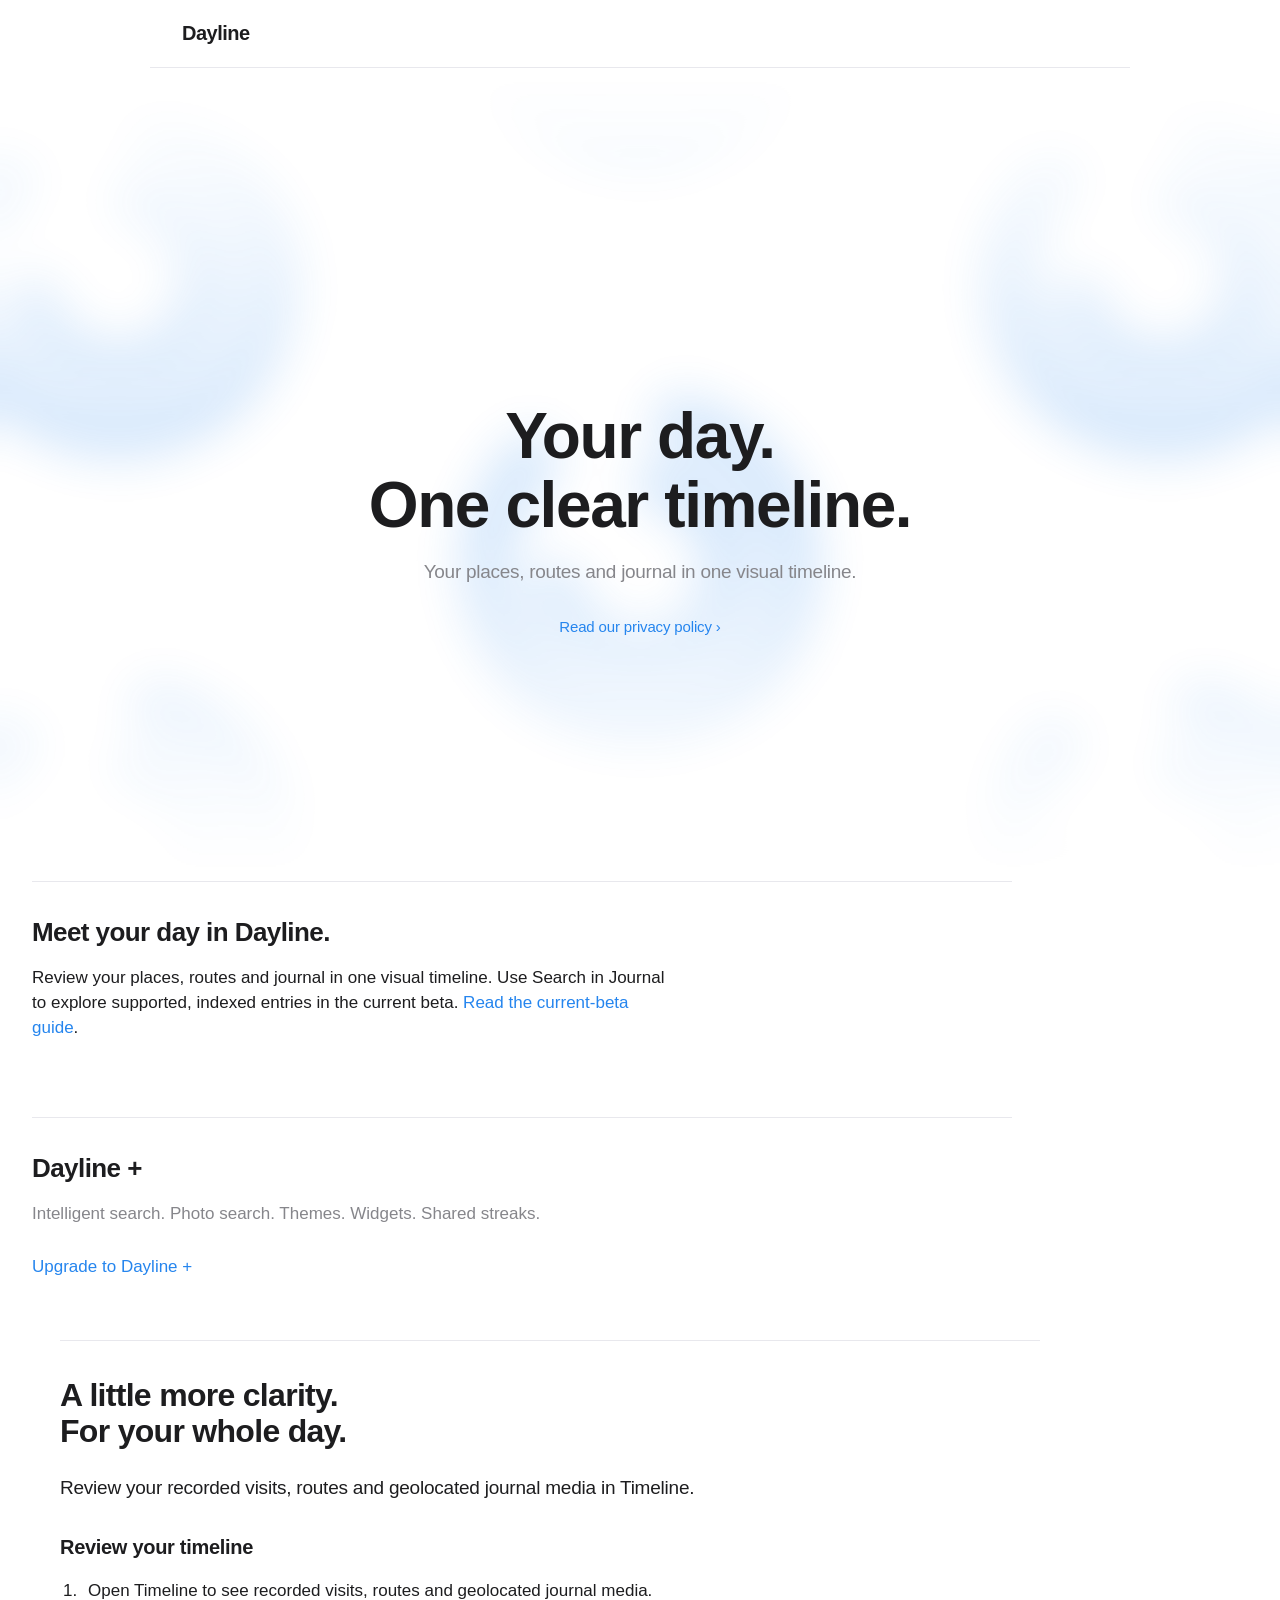
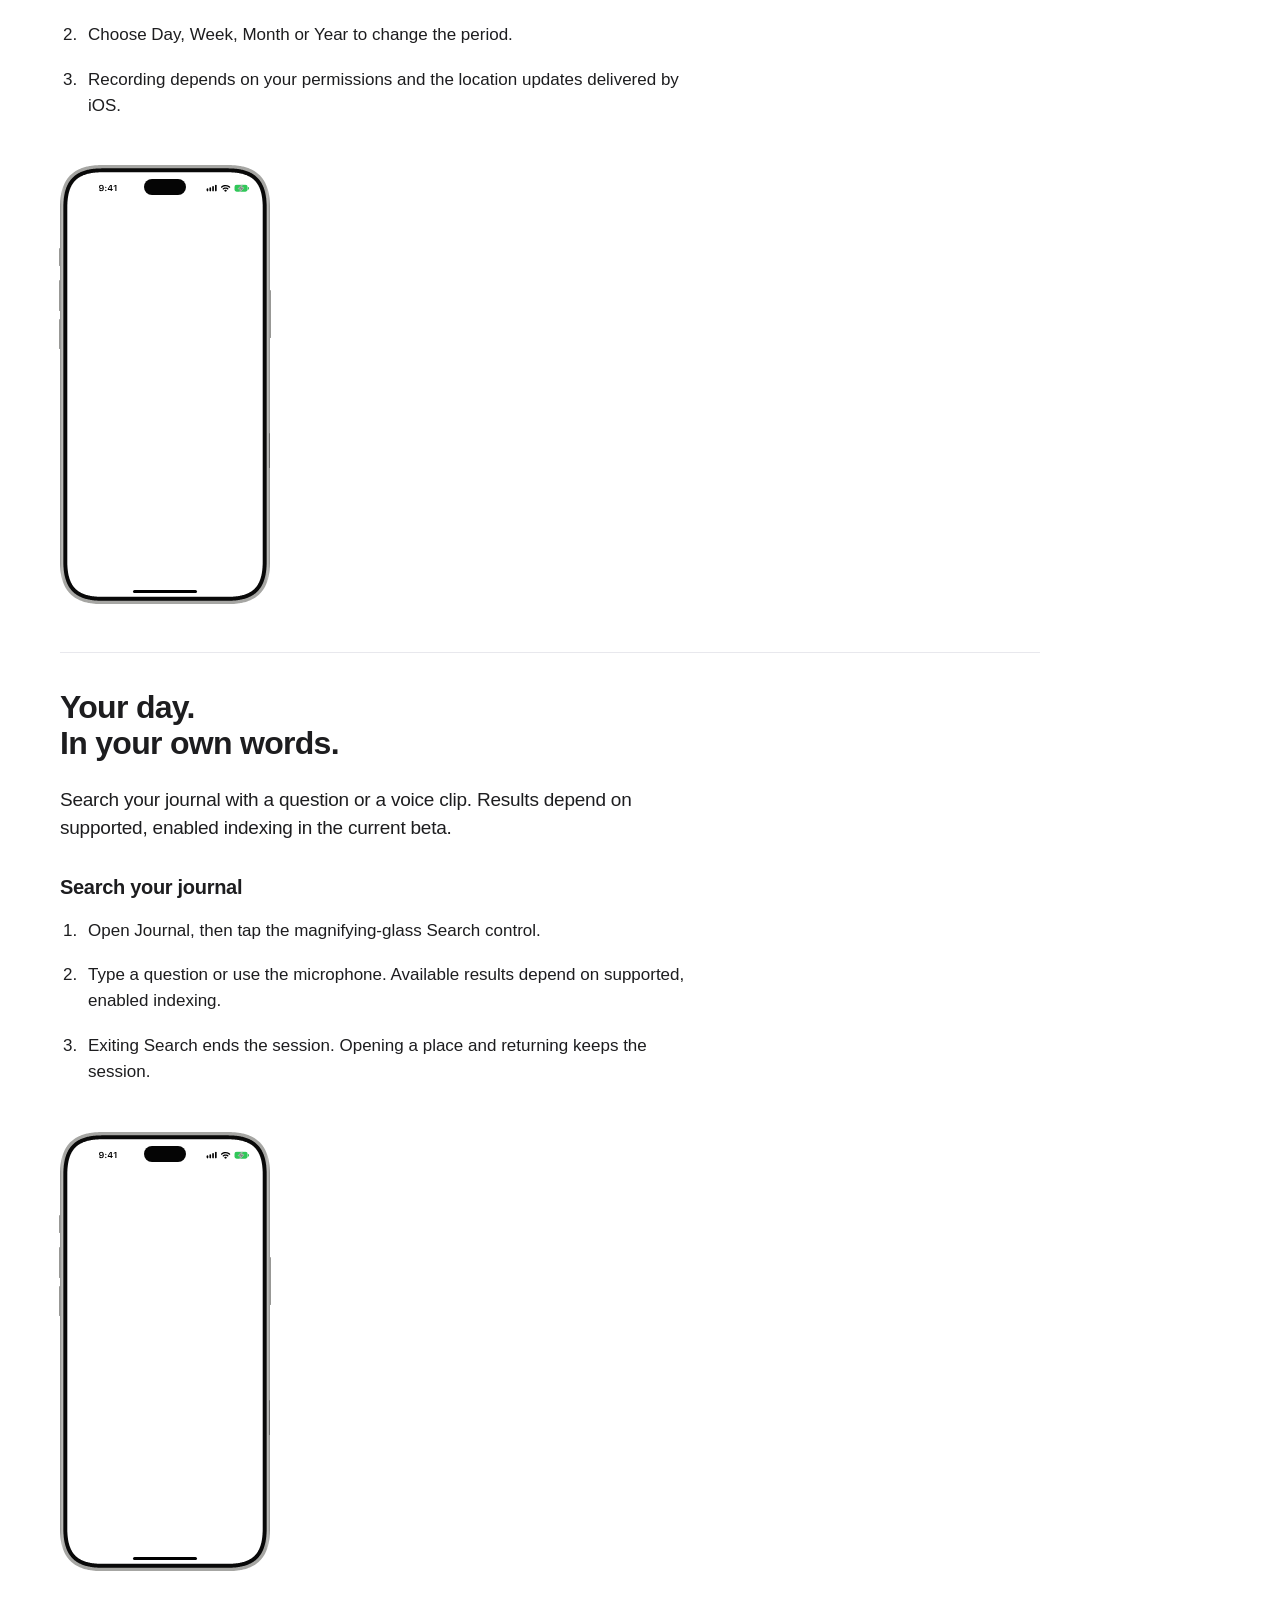
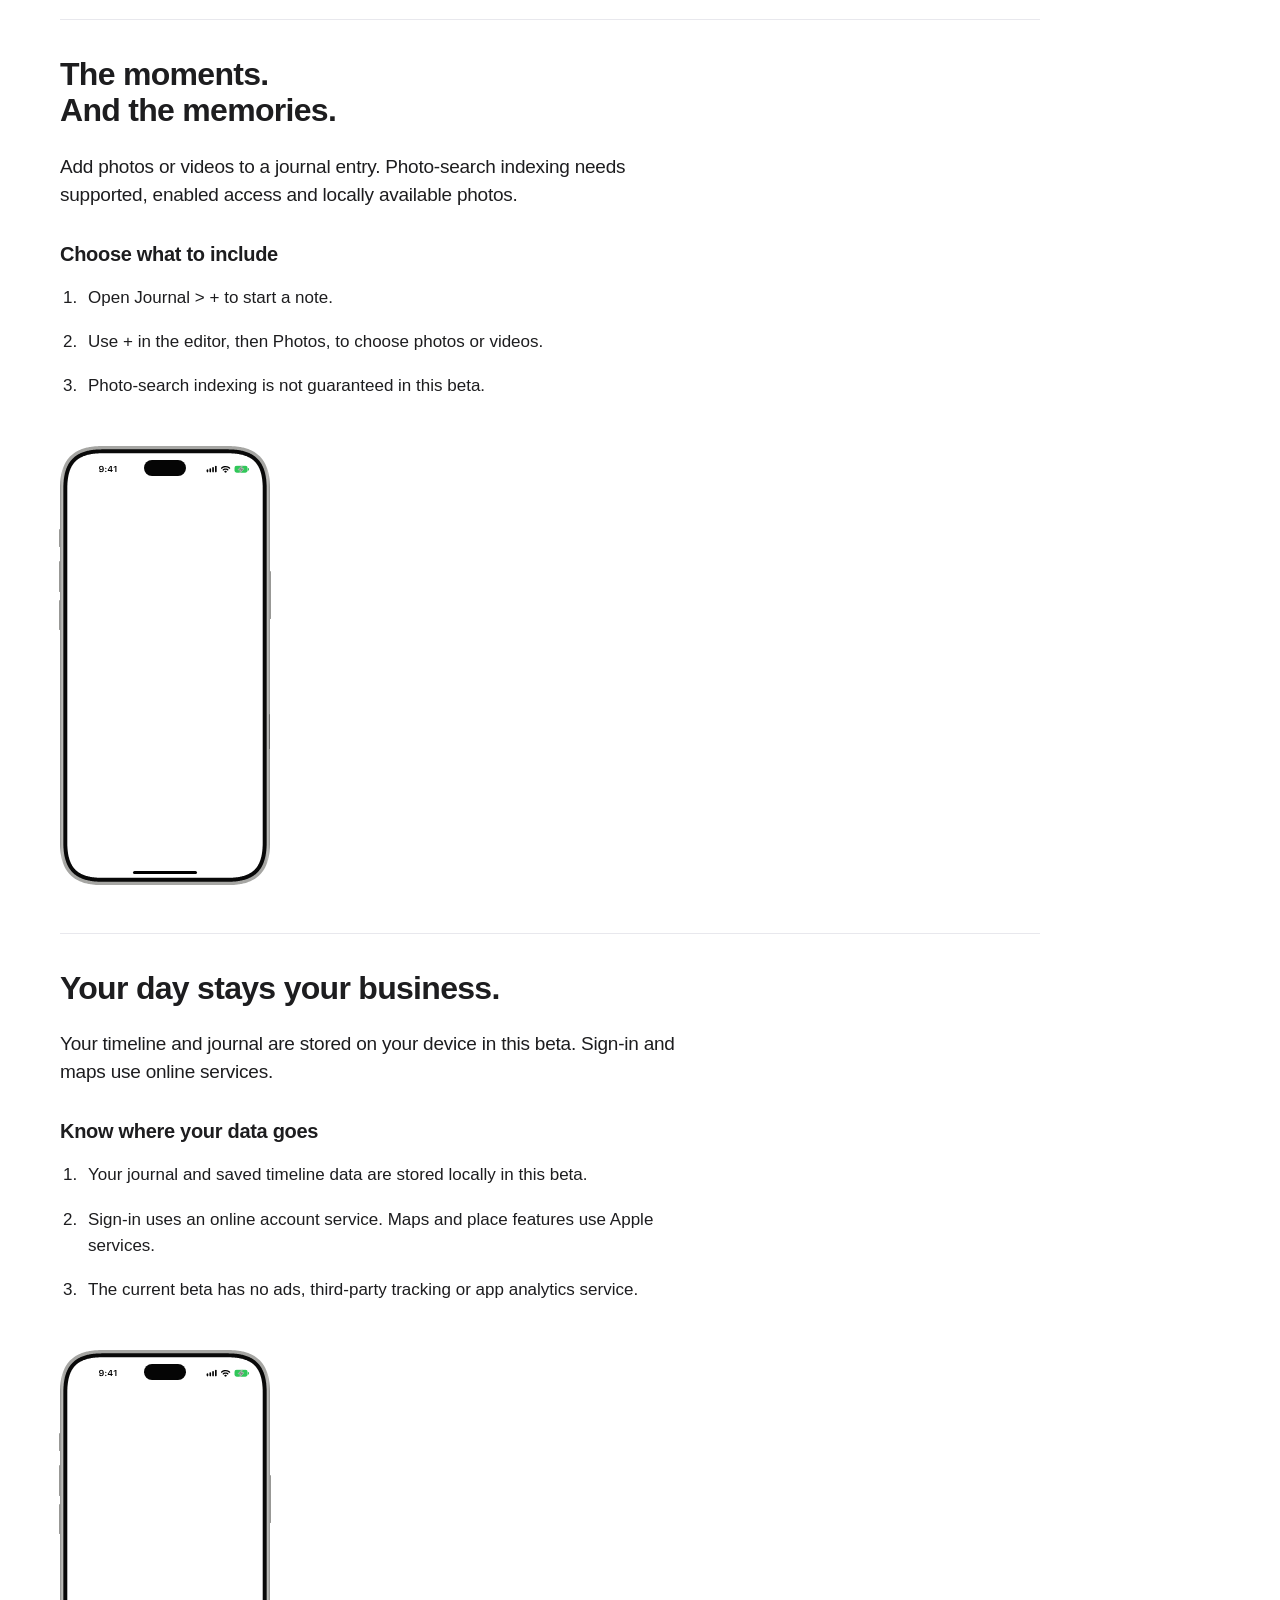
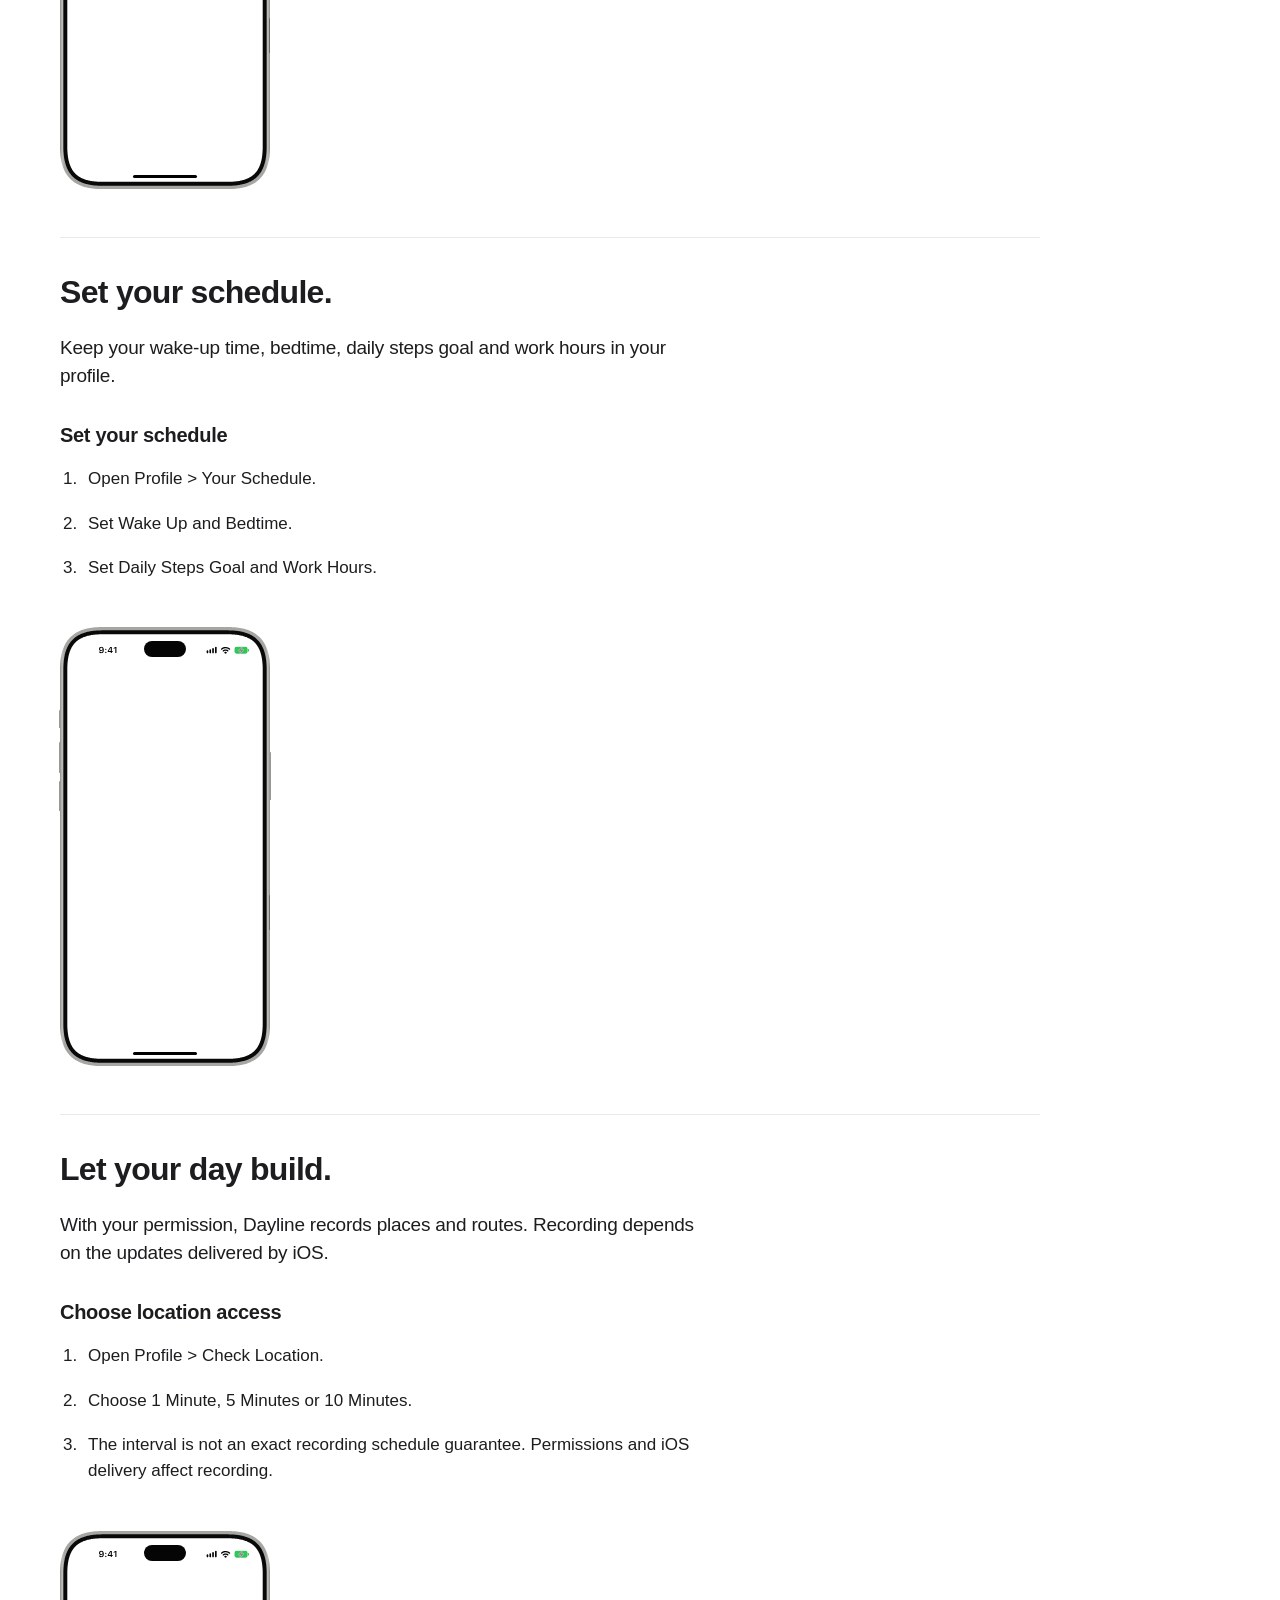
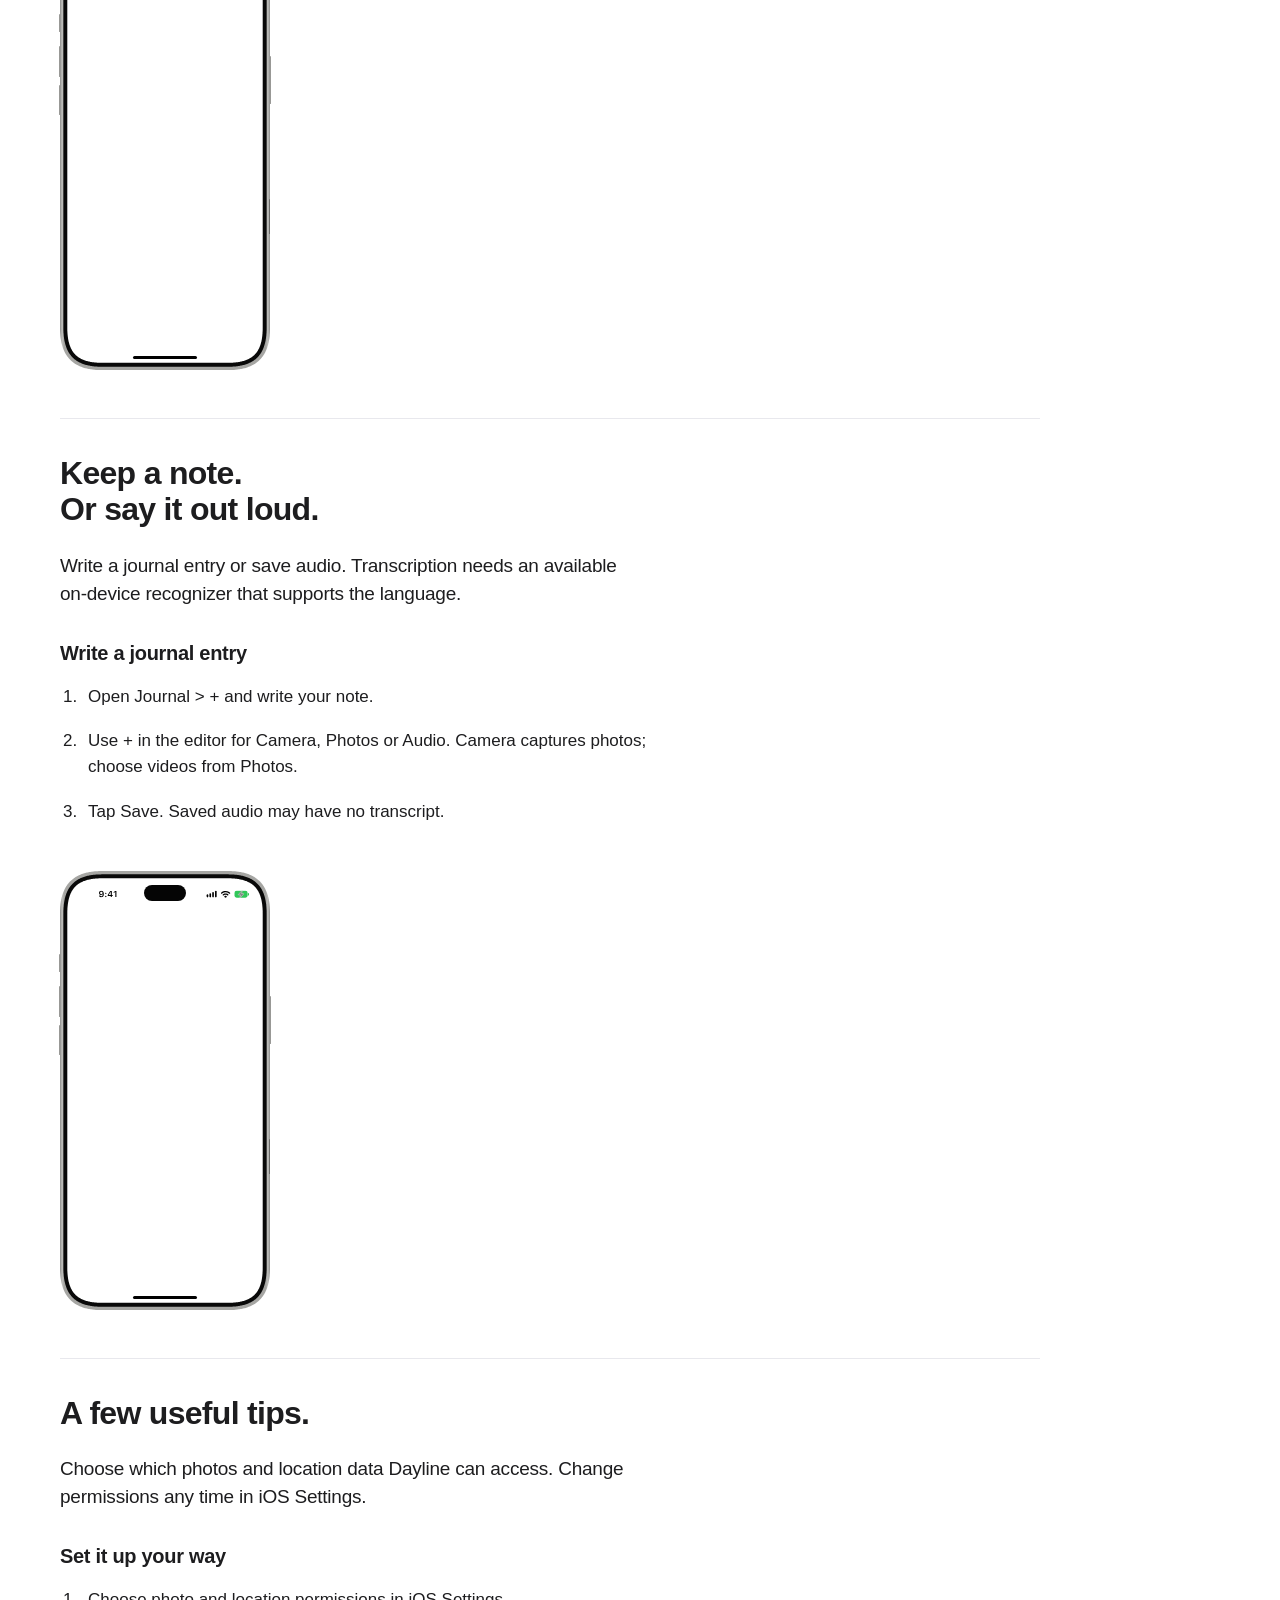
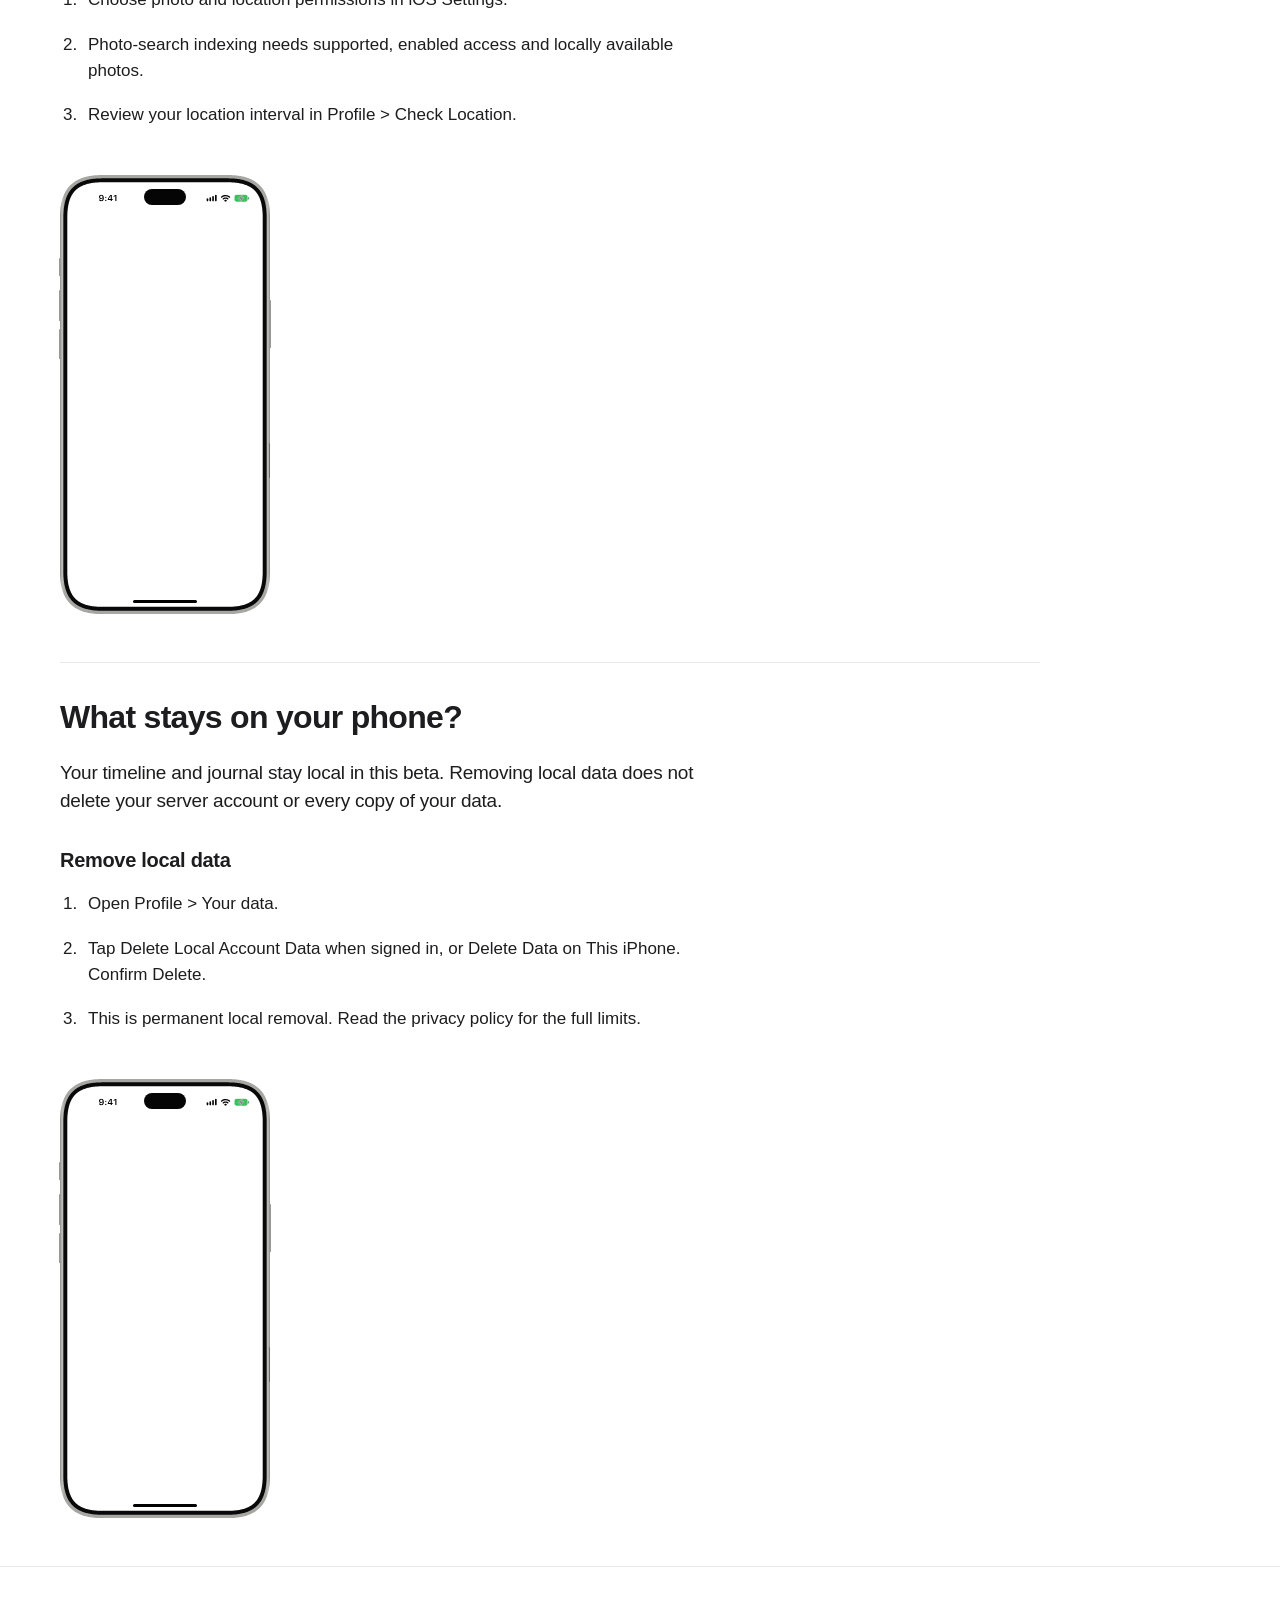
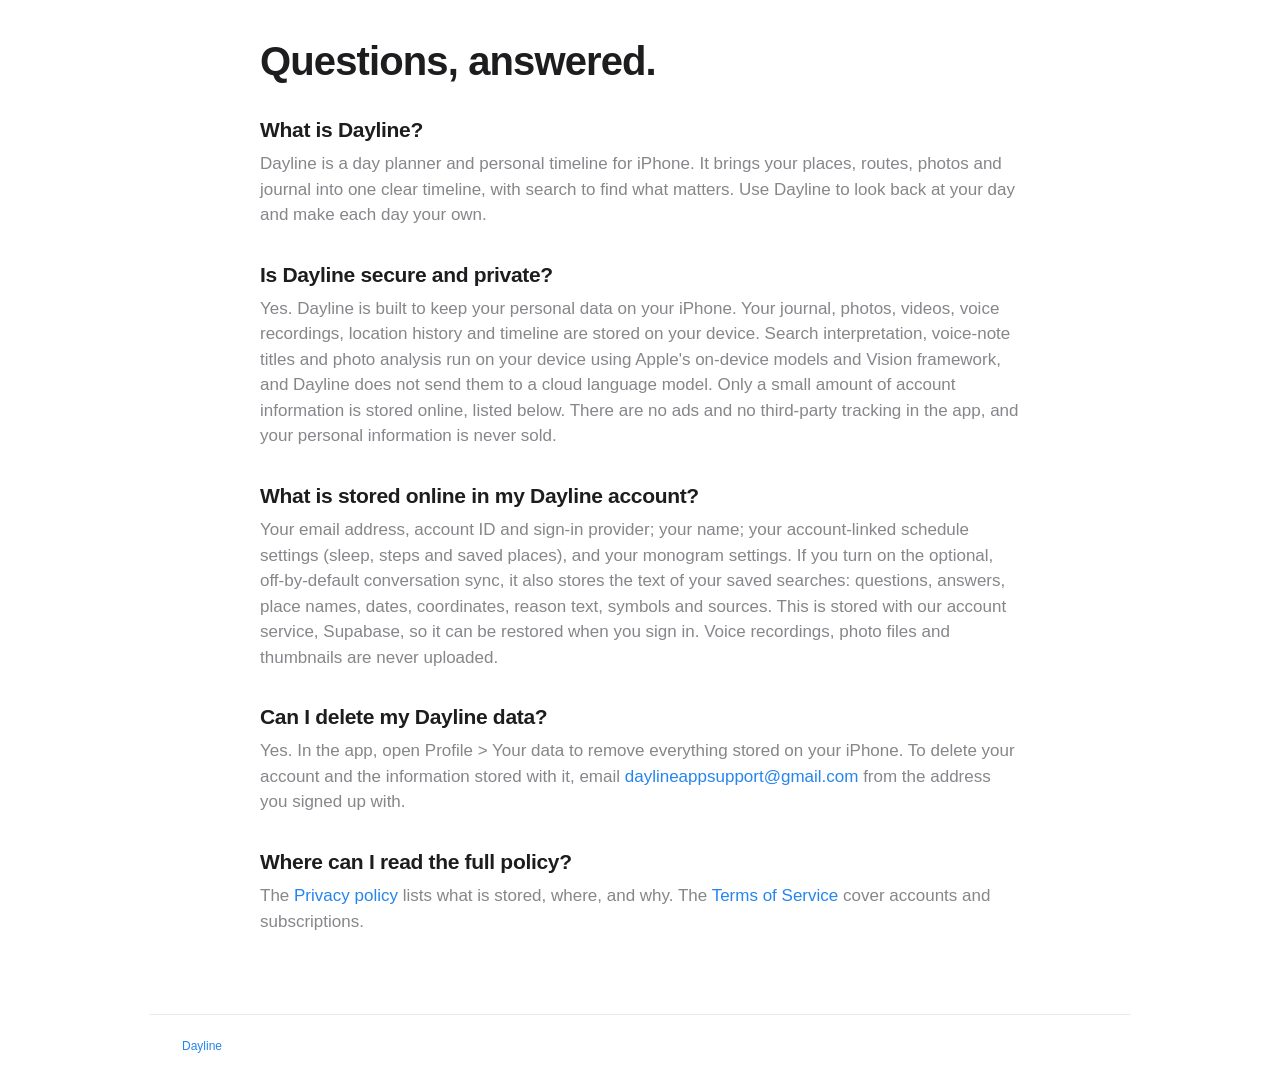
==== index.html @ a102c45d "Update FAQ section in index.html" ====
<!doctype html>
<html lang="en-US">
<head><meta name="color-scheme" content="light dark"><style>html{background:#fff;color-scheme:light dark}@media(prefers-color-scheme:dark){html{background:#000}}</style>
<meta charset="utf-8">
<meta name="viewport" content="width=device-width,initial-scale=1">
<script>try{if(sessionStorage.getItem("dayline-return")==="1"){sessionStorage.removeItem("dayline-return");document.documentElement.classList.add("return-home");}}catch(e){}</script>
<title>Dayline | Your day, one clear timeline</title>
<meta property="og:site_name" content="Dayline">
<meta name="description" content="See your places, routes, photos and journal in one clear timeline. Find what matters with intelligent search, and make each day your own.">
<link rel="icon" href="/favicon.ico" sizes="48x48 32x32 16x16">
<link rel="icon" href="/favicon.svg" type="image/svg+xml" sizes="any">
<link rel="icon" type="image/png" sizes="192x192" href="/icon-192.png">
<link rel="apple-touch-icon" sizes="180x180" href="/apple-touch-icon.png">
<style>
:root { color-scheme: light dark; --bg: #fff; --text: #1d1d1f; --secondary: #86868b; --line: #e8e8ed; --accent: #2585ee; }
* { box-sizing: border-box; }
body { margin: 0; background: var(--bg); color: var(--text); font-family: -apple-system, BlinkMacSystemFont, "Helvetica Neue", Helvetica, Arial, sans-serif; -webkit-font-smoothing: antialiased; -moz-osx-font-smoothing: grayscale; }
a { color: var(--accent); text-decoration: none; }
a:hover { text-decoration: underline; }
.site-header { max-width: 980px; margin: 0 auto; padding: 22px 32px; display: flex; align-items: center; justify-content: space-between; border-bottom: 1px solid var(--line); }
.brand { color: var(--text); font-size: 20px; font-weight: 600; letter-spacing: -.025em; }
.site-header .privacy { color: var(--secondary); font-size: 13px; font-weight: 400; }
.hero { max-width: 760px; margin: 0 auto; padding: 88px 28px 110px; text-align: center; }
.app-mark { display: block; width: 64px; height: 64px; margin: 0 auto 22px; border-radius: 17px; }
.badge { display: inline-block; font-size: 12px; line-height: 1.5; font-weight: 500; color: var(--accent); background: #f0f7ff; padding: 5px 12px; border-radius: 999px; letter-spacing: .01em; }
h1 { margin: 26px 0 18px; font-size: 64px; line-height: 1.06; font-weight: 700; letter-spacing: -.022em; }
.intro { max-width: 470px; margin: 0 auto; color: var(--secondary); font-size: 19px; line-height: 1.47; font-weight: 400; letter-spacing: -.015em; text-wrap: balance; }
 .policy-link { display: inline-block; margin-top: 30px; font-size: 15px; line-height: 1.5; font-weight: 400; letter-spacing: -.01em; }
footer { max-width: 980px; margin: 0 auto; padding: 22px 32px 28px; border-top: 1px solid var(--line); color: var(--secondary); font-size: 12px; line-height: 1.5; }
@media (max-width: 600px) { .site-header { padding: 20px 24px; } .hero { padding: 66px 24px 88px; } h1 { font-size: 44px; line-height: 1.08; letter-spacing: -.022em; } .intro { max-width: 310px; font-size: 19px; line-height: 1.47; } footer { margin: 0 24px; padding: 20px 0 26px; } }
@media (prefers-color-scheme: dark) { :root { --bg: #000; --text: #f5f5f7; --secondary: #86868b; --line: #29292c; --accent: #2997ff; } }
@media (prefers-reduced-motion: no-preference) { .reveal { opacity: 0; transform: translateY(22px); transition: opacity 1000ms cubic-bezier(.16,1,.3,1), transform 1000ms cubic-bezier(.16,1,.3,1); } .reveal.is-visible { opacity: 1; transform: translateY(0); } .app-mark.reveal { transform: translateY(8px) scale(1.05); transition-duration:1100ms; } .app-mark.reveal.is-visible { transform:translateY(0) scale(1); } .feature-copy p.reveal { transition-delay:120ms; } .hero h1.reveal { transition-delay:80ms; } .intro.reveal { transition-delay:150ms; } .policy-link.reveal { transition-delay:220ms; } }

.feature { width:100%; padding:56px 28px; background:var(--bg); }
.feature:nth-of-type(even) { background:var(--bg); }
.feature-block { max-width:980px; margin:auto; display:grid; grid-template-columns:1fr; align-items:center; gap:56px; }
.feature-copy { width:100%; max-width:640px; margin:auto; text-align:left; border-top:1px solid var(--line); padding-top:40px; }
.feature h2 { margin:0 0 24px; font-size:32px; line-height:1.14; letter-spacing:-.022em; font-weight:700; text-wrap:balance; }
.feature p { margin:0; font-size:19px; line-height:1.47; letter-spacing:-.012em; color:var(--text); text-wrap:pretty; }
.feature-media:empty { display:none; }
.feature-media img { display:block; max-width:100%; height:auto; }
.feature-block:has(.feature-media img) { grid-template-columns:1fr 1fr; }
:root { --panel:#f5f5f7; }
@media(prefers-color-scheme:dark) { :root { --panel:#1d1d1f; } }
@media(max-width:600px) { .feature { padding:36px 24px; } .feature h2 { font-size:26px; } .feature p { font-size:17px; } .feature-block:has(.feature-media img) { grid-template-columns:1fr; } }

.feature-media { width:210px; height:430px; margin:auto; border:2px solid var(--line); border-radius:36px; display:grid; place-items:center; padding:24px; color:var(--secondary); position:relative; }
.feature-media:before { content:""; position:absolute; width:70px; height:16px; border:1px solid var(--line); border-radius:12px; top:14px; left:calc(50% - 35px); }
.feature-media span { font-size:13px; line-height:1.5; text-align:center; }
.feature-block { grid-template-columns:240px 1fr; }
.feature-copy { padding-top:32px; }
@media(max-width:600px) { .feature-block { grid-template-columns:1fr; gap:32px; } .feature { padding:52px 24px; } .feature-media { width:190px; height:390px; } }
@media(prefers-reduced-motion:no-preference) { .scroll-reveal { opacity:0; transform:translateY(36px); will-change:opacity,transform; } }
@supports(animation-timeline:view()) { @media(prefers-reduced-motion:no-preference) { .scroll-reveal { animation:scroll-flow linear both; animation-timeline:view(); animation-range:entry 0% entry 80%; } @keyframes scroll-flow { from { opacity:0;transform:translateY(36px); } to { opacity:1;transform:translateY(0); } } } }

.overview { max-width:640px; margin:auto; padding:20px 24px 56px; }
.overview h2 { font-size:26px;line-height:1.15;letter-spacing:-.022em;margin:0 0 18px; }
.overview p { font-size:17px;line-height:1.47;margin:0 0 28px;color:var(--text); }
.scroll-mark { width:64px;height:64px;margin:0 auto 22px;transform-origin:center; }
.scroll-mark .app-mark { margin:0; }
@media(prefers-reduced-motion:no-preference) { .scroll-mark { will-change:transform; } }

.feature-copy h3 { margin:32px 0 16px;font-size:20px;line-height:1.3;letter-spacing:-.015em; }
.feature-copy ol { padding-left:22px;margin:0; }
.feature-copy li { font-size:17px;line-height:1.55;margin:18px 0;padding-left:6px; }
@media(max-width:600px) { .feature-copy { padding-bottom:0; } .overview { padding-bottom:16px; } }
.scroll-mark { overflow:visible; }

.text-line { display:block; text-wrap:initial; }
.hero h1 { min-height:150px; }
.hero-kicker { display:block;font-size:44px;line-height:1.08; }
.hero-headline { display:block;font-size:44px;line-height:1.08; }
@media(min-width:601px) { .hero h1 { min-height:210px; } .hero-kicker { display:block;font-size:64px; } .hero-headline { display:block;font-size:64px; } }
@supports(animation-timeline:view()) { @media(prefers-reduced-motion:no-preference) { .text-line.scroll-reveal { animation-timing-function:cubic-bezier(.25,.1,.25,1);animation-range:entry 0% cover 35%; } } }
@media(prefers-reduced-motion:no-preference) {
 .text-line { opacity:0;transform:translateY(24px);will-change:opacity,transform; }
 .hero .text-line,.overview .text-line { animation:line-entrance 1800ms cubic-bezier(.25,.1,.25,1) both;animation-delay:var(--line-delay); }
 @keyframes line-entrance { from {opacity:0;transform:translateY(24px)} to {opacity:1;transform:translateY(0)} }
}

.feature { padding-top:0;padding-bottom:0; }
.feature-block { display:flex;flex-direction:column;border-top:1px solid var(--line);padding:36px 0 48px;gap:28px; }
.feature-copy { order:0;border:0;padding:0; }
.feature-media { order:1; }
.feature:last-of-type .feature-block { border-bottom:1px solid var(--line); }

.hero h1 { position:relative;min-height:0;margin:20px 0 18px; }
.scroll-mark,.scroll-mark .app-mark { width:72px;height:72px; }
.scroll-mark { margin-bottom:0;transform-origin:center; }
.scroll-mark .app-mark { border-radius:0; }
.hero-phrase { position:absolute;inset:0;width:100%;display:block;will-change:transform,opacity; }

/* Original CSS hardware frame. Fixed geometry, no images or scroll effects. */
.feature-media { border:0;padding:0;border-radius:34px;background:linear-gradient(90deg,#797977,#d6d6d3 2%,#92928f 4%,#a7a7a4 96%,#ddddda 98%,#747471);box-shadow:inset 0 0 0 1px #878784;flex-shrink:0;opacity:1;transform:none;animation:none;will-change:auto;visibility:visible; }
.feature-media:before,.feature-media:after { display:none; }
.phone-screen { position:absolute;inset:3px;border:3px solid #111;border-radius:31px;background:#fff;overflow:hidden; }
.phone-island { position:absolute;top:5px;left:50%;transform:translateX(-50%);width:54px;height:16px;border-radius:12px;background:#050505; }
.phone-island:after { content:"";position:absolute;right:5px;top:5px;width:6px;height:6px;border-radius:50%;background:radial-gradient(circle,#16284b,#080c16 65%); }
.phone-time { position:absolute;left:0;width:calc(50% - 27px);text-align:center;top:9px;font-family:-apple-system,BlinkMacSystemFont,"Helvetica Neue",sans-serif;font-size:8px!important;font-weight:600;letter-spacing:-.2px;line-height:10px;color:#000; }
.phone-status { position:absolute;right:11px;top:9px;width:43px;height:10px; }
.phone-home { position:absolute;bottom:4px;left:50%;transform:translateX(-50%);width:64px;height:2.5px;border-radius:3px;background:#000; }
.phone-button { position:absolute;width:2px;background:linear-gradient(90deg,#747471,#c3c3bf);border-radius:1px; }
.phone-action { left:-2px;top:16%;height:13px; }
.phone-volume-up { left:-2px;top:23%;height:28px; }
.phone-volume-down { left:-2px;top:32%;height:28px; }
.phone-power { right:-2px;top:26%;height:40px; }
.phone-camera { right:-1px;top:58%;height:24px;width:1px;background:#898986; }
.overview { padding-top:0; }
.overview:before { content:"";display:block;border-top:1px solid var(--line);margin-bottom:36px; }

.feature-media { margin:0;align-self:flex-start; }
.feature-copy { margin:0;align-self:flex-start; }
.phone-status { width:41px;height:8px;top:10px;right:10px; }

@media(prefers-reduced-motion:no-preference){.feature-media.phone-enter{opacity:0;transform:translateY(24px);transition:opacity 850ms cubic-bezier(.25,.1,.25,1),transform 850ms cubic-bezier(.25,.1,.25,1)}.feature-media.phone-enter.phone-entered{opacity:1;transform:translateY(0)}}

.phone-app-picture { position:absolute;inset:0;display:block; }
.phone-app-picture img { width:100%;height:100%;max-width:none;object-fit:cover;display:block; }
.phone-screen.has-app-capture .phone-time,.phone-screen.has-app-capture .phone-status,.phone-screen.has-app-capture .phone-island,.phone-screen.has-app-capture .phone-home { display:none; }

/* Interior capture area matches supplied 1320x2868 reference (110:239). */
.feature-media { --frame-width:210px;width:var(--frame-width);height:calc((var(--frame-width) - 12px) * 239 / 110 + 12px); }
@media(max-width:600px){.feature-media{--frame-width:190px;}}
.phone-screen { border-radius:27px; }
.feature-media { border-radius:30px; }
.phone-app-picture img { object-fit:contain; }

/* One viewport opening, one body grid. Stable svh avoids mobile chrome reflow. */
.hero { min-height:calc(100vh - 69px - 18px);min-height:calc(100svh - 69px - 18px);display:flex;flex-direction:column;align-items:center;justify-content:center;padding:56px 28px; }
.overview { width:calc(100% - 56px);max-width:980px;padding:0 0 48px;margin:0 auto; }
.overview h2,.overview p { max-width:640px; }
@media(max-width:600px){.hero{min-height:calc(100vh - 64px - 18px);min-height:calc(100svh - 64px - 18px);padding:52px 24px;}.overview{width:calc(100% - 48px);padding-bottom:48px;}}
/* Native status geometry, smooth Bezier silhouettes, no live font substitution. */
.phone-time{color:#000;left:calc(50% - 53px);top:11px;width:17px;height:7px;overflow:visible;}
.phone-status{color:#000;top:11px;right:13px;width:39px;height:8px;overflow:visible;}
@media(min-width:601px){.phone-time{color:#000;left:calc(50% - 59px);top:12px;width:19px;height:8px;}.phone-status{color:#000;top:12px;right:14px;width:43px;height:9px;}}
/* Placeholder screen follows appearance until paired app captures arrive. */
@media(prefers-color-scheme:dark){:root{--status-fill:#fff;--battery-fill:#30c759;--battery-bolt:#858585;--battery-border:#d7d7d7}.phone-screen{background:#242426}.phone-time,.phone-status{color:#fff;--status-fill:#fff}.phone-status{--battery-fill:#30c759;--battery-bolt:#858585;--battery-border:#d7d7d7}.phone-home{background:#fff}}
/* Idle Island measured from private1320x2868 capture:284x110, top42. */
.phone-island{width:21.5151515%;height:auto;aspect-ratio:284/110;top:calc((var(--frame-width) - 12px) * 42 / 1320);border-radius:999px;}
.phone-island:after{display:none;}
/* Genuine SF Pro Text Semibold clock outlines, native proportions, no font file embedded. */
/* No-bell clock centered on measured native clock+silent group (272/1320). */
.phone-time{left:20.6060606%;transform:translateX(-50%);}
/* Native front contour measured from Apple silver product artwork,348x756 screen in374x782 body. */
.feature-media{--screen-width:calc(var(--frame-width) * 348 / 374);height:calc(var(--screen-width) * 239 / 110 + var(--frame-width) * 26 / 374);background:none;box-shadow:none;border-radius:0;}
.feature-media:before{content:"";display:block;position:absolute;inset:0;width:auto;height:auto;transform:none;border:0;border-radius:0;box-shadow:none;background:linear-gradient(90deg,#8e8e8c,#c0c0bd 1%,#a6a6a3 2%,#a6a6a3 98%,#c0c0bd 99%,#8e8e8c);clip-path:url(#device-body-contour);}
.feature-media:after{content:"";display:block;position:absolute;inset:calc(var(--frame-width) * 6 / 374);width:auto;height:auto;transform:none;border:0;border-radius:0;box-shadow:none;background:#090909;clip-path:url(#device-bezel-contour);}
.phone-screen{inset:calc(var(--frame-width) * 13 / 374);border:0;border-radius:0;clip-path:url(#device-screen-contour);z-index:1;}
.phone-island{top:calc(var(--screen-width) * 42 / 1320);}
/* Parallel frame contours:7/348 black bezel +6/348 metal rim per side.
   Side controls measured from Apple's external-connectors front diagram. */
.feature-media{isolation:isolate;overflow:visible;}
.feature-media:before{z-index:0;}
.feature-media:after{z-index:1;}
.phone-screen{z-index:2;}
.phone-button{display:block;z-index:0;width:calc(var(--frame-width) * 2 / 374);border-radius:calc(var(--frame-width) / 374);background:linear-gradient(90deg,#777775,#b9b9b6);}
.phone-action{left:calc(var(--frame-width) * -2 / 374);top:18.8%;height:4.2%;}
.phone-volume-up{left:calc(var(--frame-width) * -2 / 374);top:26.3%;height:6.9%;}
.phone-volume-down{left:calc(var(--frame-width) * -2 / 374);top:35.0%;height:6.9%;}
.phone-power{right:calc(var(--frame-width) * -2 / 374);top:28.5%;height:11.0%;}
.phone-camera{right:0;top:61%;height:8%;width:calc(var(--frame-width) * 1.3 / 374);z-index:1;background:#696967;}
/* Every load: same gentle slide-in for logo, headline and privacy link. */
@media(prefers-reduced-motion:no-preference){
 .brand,.hero .policy-link,.scroll-mark .app-mark{animation:line-entrance 1800ms cubic-bezier(.25,.1,.25,1) both;animation-delay:160ms;}

 .hero .policy-link{animation-delay:160ms;}
 .scroll-mark path{visibility:hidden;stroke-dasharray:1;stroke-dashoffset:1;}
}
/* Start all visible entrance lines together after the page paints, never during parsing. */
@media(prefers-reduced-motion:no-preference){
 .hero .text-line,.brand,.hero .policy-link,.scroll-mark .app-mark{animation-delay:300ms!important;animation-play-state:paused;}
 body.entrance-ready .hero .text-line,body.entrance-ready .brand,body.entrance-ready .hero .policy-link,body.entrance-ready .scroll-mark .app-mark{animation-play-state:running;}
}
/* Header remains visible on restored and ordinary scroll positions. */
.site-header{position:sticky;top:0;z-index:30;background:var(--bg);}
/* Word-by-word scroll-style entrance. Containers and header stay still. */
.brand{animation:none!important;opacity:1!important;transform:none!important;}
@media(prefers-reduced-motion:no-preference){
 .hero .text-line,.hero .policy-link,.scroll-mark .app-mark{animation:none!important;transform:none!important;opacity:1!important;}
 .hero .entrance-word{display:inline-block;opacity:0;transform:translateY(24px);animation:word-blend 1800ms cubic-bezier(.25,.1,.25,1) both;animation-delay:var(--word-delay,300ms);animation-play-state:paused;}
 body.entrance-ready .hero .entrance-word{animation-play-state:running;}
 @keyframes word-blend{from{opacity:0;transform:translateY(24px)}to{opacity:1;transform:translateY(0)}}
}
html{background:var(--bg);}
@media(prefers-reduced-motion:no-preference){html.return-home body{animation:return-home 320ms cubic-bezier(.25,.1,.25,1) both;}@keyframes return-home{from{opacity:0;transform:translate3d(24px,0,0)}to{opacity:1;transform:translate3d(0,0,0)}}}
@media(prefers-reduced-motion:no-preference){html{scroll-behavior:smooth;}}

/* Keep the scroll surface small: one-shot body entrances instead of hundreds of persistent text layers. */
.text-line,.hero-phrase{will-change:auto;}
.hero .entrance-word.entrance-finished{animation:none!important;opacity:1;transform:none;}
.overview .text-line.entrance-finished{animation:none!important;opacity:1;transform:none;}
.feature{contain:layout style;}
.feature-media{contain:layout style;}
@media(prefers-reduced-motion:no-preference){.body-enter{opacity:0;transform:translate3d(0,24px,0);transition:opacity 650ms cubic-bezier(.25,.1,.25,1),transform 650ms cubic-bezier(.25,.1,.25,1)}.body-enter.body-entered{opacity:1;transform:none}}

/* Trial: faint owner-supplied ring pattern, opening section only. */
.hero{position:relative;isolation:isolate;}
.hero::before{content:"";position:absolute;top:0;bottom:0;left:50%;width:100vw;transform:translateX(-50%);z-index:-1;pointer-events:none;background-image:url("[data-uri]");background-size:cover;background-position:center center;background-repeat:no-repeat;opacity:.18;-webkit-mask-image:linear-gradient(to bottom,transparent 0%,rgba(0,0,0,.12) 8%,rgba(0,0,0,.35) 17%,rgba(0,0,0,.7) 30%,#000 43%,#000 57%,rgba(0,0,0,.7) 70%,rgba(0,0,0,.35) 83%,rgba(0,0,0,.12) 92%,transparent 100%);mask-image:linear-gradient(to bottom,transparent 0%,rgba(0,0,0,.12) 8%,rgba(0,0,0,.35) 17%,rgba(0,0,0,.7) 30%,#000 43%,#000 57%,rgba(0,0,0,.7) 70%,rgba(0,0,0,.35) 83%,rgba(0,0,0,.12) 92%,transparent 100%);}
@media(prefers-color-scheme:dark){.hero::before{opacity:.25;}}

/* Laptop body content starts at the left gutter; phone layouts stay unchanged. */
@media(min-width:1024px){.overview{margin-left:32px;margin-right:0;}.feature-block{margin-left:32px;margin-right:0;}.feature-copy{margin-left:0;margin-right:0;}}

/* Native momentum is never intercepted. Only entrance duration follows scroll speed. */
html{scroll-behavior:auto!important}
@media(prefers-reduced-motion:no-preference){
 .body-enter{transition-duration:var(--copy-enter-ms,650ms)!important}
 .feature-media.phone-enter{transition-duration:var(--phone-enter-ms,850ms)!important}
 footer.reveal{transition-duration:var(--copy-enter-ms,650ms)!important;transition-delay:0ms!important}
}

.premium-overview{padding-top:0;padding-bottom:32px;scroll-margin-top:88px}.premium-overview ul{padding-left:22px;max-width:640px}.premium-overview li{font-size:17px;line-height:1.55;margin:12px 0}

.premium-summary{color:var(--secondary)!important}

.overview h2,.overview p,.overview li{will-change:auto;animation:none!important;transition-delay:0ms!important}

.rendered-line{display:block;min-height:1em;}
.rendered-line.body-enter{will-change:opacity,transform;}
.rendered-line.body-entered{will-change:auto;}
</style>
<script type="text/javascript">
    (function(c,l,a,r,i,t,y){
        c[a]=c[a]||function(){(c[a].q=c[a].q||[]).push(arguments)};
        t=l.createElement(r);t.async=1;t.src="https://www.clarity.ms/tag/"+i;
        y=l.getElementsByTagName(r)[0];y.parentNode.insertBefore(t,y);
    })(window, document, "clarity", "script", "yqswwnkluh");
</script>
<link rel="canonical" href="https://usedayline.com/">
<meta property="og:type" content="website">
<meta property="og:title" content="Dayline | Your day, one clear timeline">
<meta property="og:description" content="See your places, routes, photos and journal in one clear timeline. Find what matters with intelligent search, and make each day your own.">
<meta property="og:url" content="https://usedayline.com/">
<meta property="og:image" content="https://usedayline.com/og-image.png">
<meta property="og:image:width" content="1200">
<meta property="og:image:height" content="630">
<meta property="og:image:alt" content="Dayline app icon: a white two-ring mark on a blue background">
<meta name="twitter:card" content="summary">
<meta name="twitter:image" content="https://usedayline.com/icon-512.png">
<meta name="twitter:title" content="Dayline | Your day, one clear timeline">
<meta name="twitter:description" content="See your places, routes, photos and journal in one clear timeline. Find what matters with intelligent search, and make each day your own.">
<meta name="robots" content="index,follow,max-image-preview:large,max-snippet:-1">
<meta name="apple-mobile-web-app-title" content="Dayline">

<script type="application/ld+json">{"@context":"https://schema.org","@type":"SoftwareApplication","name":"Dayline","url":"https://usedayline.com/","image":"https://usedayline.com/icon-512.png","operatingSystem":"iOS","applicationCategory":"LifestyleApplication","description":"See your places, routes, photos and journal in one clear timeline. Find what matters with intelligent search, and make each day your own."}</script>
<script type="application/ld+json">{"@context": "https://schema.org", "@type": "WebSite", "name": "Dayline", "alternateName": ["Use Dayline", "usedayline"], "url": "https://usedayline.com/"}</script>
<script type="application/ld+json">{"@context": "https://schema.org", "@type": "FAQPage", "mainEntity": [{"@type": "Question", "name": "What is Dayline?", "acceptedAnswer": {"@type": "Answer", "text": "Dayline is a day planner and personal timeline for iPhone. It brings your places, routes, photos and journal into one clear timeline, with search to find what matters. Use Dayline to look back at your day and make each day your own."}}, {"@type": "Question", "name": "Is Dayline secure and private?", "acceptedAnswer": {"@type": "Answer", "text": "Yes. Dayline is built to keep your personal data on your iPhone. Your journal, photos, videos, voice recordings, location history and timeline are stored on your device. Search interpretation, voice-note titles and photo analysis run on your device using Apple's on-device models and Vision framework, and Dayline does not send them to a cloud language model. Only a small amount of account information is stored online, listed below. There are no ads and no third-party tracking in the app, and your personal information is never sold."}}, {"@type": "Question", "name": "What is stored online in my Dayline account?", "acceptedAnswer": {"@type": "Answer", "text": "Your email address, account ID and sign-in provider; your name; your account-linked schedule settings (sleep, steps and saved places), and your monogram settings. If you turn on the optional, off-by-default conversation sync, it also stores the text of your saved searches: questions, answers, place names, dates, coordinates, reason text, symbols and sources. This is stored with our account service, Supabase, so it can be restored when you sign in. Voice recordings, photo files and thumbnails are never uploaded."}}, {"@type": "Question", "name": "Can I delete my Dayline data?", "acceptedAnswer": {"@type": "Answer", "text": "Yes. In the app, open Profile > Your data to remove everything stored on your iPhone. To delete your account and the information stored with it, email daylineappsupport@gmail.com from the address you signed up with."}}]}</script>
<style>html.return-home body{animation:none!important;opacity:1!important;transform:none!important}</style><style>@media(prefers-reduced-motion:no-preference){.rendered-line.body-enter{opacity:0!important;transform:translate3d(0,24px,0)!important;transition:opacity var(--copy-enter-ms,650ms) cubic-bezier(.25,.1,.25,1),transform var(--copy-enter-ms,650ms) cubic-bezier(.25,.1,.25,1)!important}.rendered-line.body-enter.body-entered{opacity:1!important;transform:translate3d(0,0,0)!important}}</style></head>
<body id="top"><svg aria-hidden="true" width="0" height="0" style="position:absolute;overflow:hidden"><defs><symbol id="status-cellular" viewBox="0 0 67 47"><g fill="var(--status-fill,#000)"><rect x="3" y="24" width="10" height="19" rx="5"/><rect x="20" y="17" width="10" height="26" rx="5"/><rect x="37" y="10" width="10" height="33" rx="5"/><rect x="54" y="2" width="10" height="41" rx="5"/></g></symbol><symbol id="status-wifi" viewBox="0 0 62 48"><g transform="translate(0.000000,48.000000) scale(0.100000,-0.100000)"
fill="var(--status-fill,#000)" stroke="none">
<path d="M213 446 c-69 -16 -89 -25 -151 -69 -33 -24 -42 -36 -40 -56 5 -42
31 -48 72 -17 125 95 289 95 413 0 35 -27 66 -26 77 2 9 24 -9 49 -61 83 -88
59 -206 80 -310 57z"/>
<path d="M229 297 c-92 -26 -135 -81 -87 -111 13 -8 28 -4 65 14 63 33 135 33
186 1 45 -28 81 -25 85 7 5 30 -14 51 -63 73 -56 25 -131 31 -186 16z"/>
<path d="M260 149 c-48 -19 -51 -41 -9 -80 40 -38 70 -37 103 2 34 39 33 55
-4 74 -33 17 -54 18 -90 4z"/>
</g></symbol><symbol id="status-battery" viewBox="0 0 91 48"><rect x="2" y="3" width="79" height="41" rx="13" fill="var(--battery-fill,#30c759)"/><path fill="var(--battery-fill,#30c759)" d="M83 16C88 16 90 20 90 24S88 32 83 32Z"/><path d="M47 2L25 25Q24 28 28 28H39L34 44Q33 47 36 46L57 23Q59 19 55 19H44L49 4Q50 1 47 2Z" stroke="var(--battery-border,#d7d7d7)" stroke-width="3" stroke-linejoin="round" fill="var(--battery-bolt,#858585)"/></symbol><symbol id="status-time" viewBox="0 0 116.85809 44"><g fill="var(--status-fill,#000)" transform="translate(0 41.049505) scale(0.02640264 -0.02640264)"><path transform="translate(0 0)" d="M663 1479C350 1479 127 1265 127 972V970C127 696 321 494 598 494C796 494 922 595 975 709H995C995 698 994 687 994 676C983 400 886 176 657 176C530 176 441 242 403 343L400 353H146L148 342C194 121 392 -36 657 -36C1020 -36 1239 252 1239 738V740C1239 1260 971 1479 663 1479ZM662 692C498 692 379 812 379 979V981C379 1142 506 1269 665 1269C825 1269 950 1140 950 975V973C950 810 825 692 662 692Z"/><path transform="translate(1365 0)" d="M337 723C429 723 496 792 496 880C496 969 429 1038 337 1038C246 1038 178 969 178 880C178 792 246 723 337 723ZM337 -20C429 -20 496 50 496 138C496 227 429 296 337 296C246 296 178 227 178 138C178 50 246 -20 337 -20Z"/><path transform="translate(2039 0)" d="M817 0H1064V277H1258V490H1064V1443H699C503 1145 298 813 111 488V277H817ZM351 484V499C491 744 658 1011 806 1237H821V484Z"/><path transform="translate(3414 0)" d="M504 0H762V1443H505L128 1178V935L487 1189H504Z"/></g></symbol><clipPath id="device-body-contour" clipPathUnits="objectBoundingBox"><path d="M0.2032086 0.0000000L0.2106283 0.0000000L0.2180481 0.0000000L0.2254679 0.0000000L0.2328877 0.0000000L0.2403075 0.0000000L0.2477273 0.0000000L0.2551471 0.0000000L0.2625668 0.0000000L0.2699866 0.0000000L0.2774064 0.0000000L0.2848262 0.0000000L0.2922460 0.0000000L0.2996658 0.0000000L0.3070856 0.0000000L0.3145053 0.0000000L0.3219251 0.0000000L0.3293449 0.0000000L0.3367647 0.0000000L0.3441845 0.0000000L0.3516043 0.0000000L0.3590241 0.0000000L0.3664439 0.0000000L0.3738636 0.0000000L0.3812834 0.0000000L0.3887032 0.0000000L0.3961230 0.0000000L0.4035428 0.0000000L0.4109626 0.0000000L0.4183824 0.0000000L0.4258021 0.0000000L0.4332219 0.0000000L0.4406417 0.0000000L0.4480615 0.0000000L0.4554813 0.0000000L0.4629011 0.0000000L0.4703209 0.0000000L0.4777406 0.0000000L0.4851604 0.0000000L0.4925802 0.0000000L0.5000000 0.0000000L0.5074198 0.0000000L0.5148396 0.0000000L0.5222594 0.0000000L0.5296791 0.0000000L0.5370989 0.0000000L0.5445187 0.0000000L0.5519385 0.0000000L0.5593583 0.0000000L0.5667781 0.0000000L0.5741979 0.0000000L0.5816176 0.0000000L0.5890374 0.0000000L0.5964572 0.0000000L0.6038770 0.0000000L0.6112968 0.0000000L0.6187166 0.0000000L0.6261364 0.0000000L0.6335561 0.0000000L0.6409759 0.0000000L0.6483957 0.0000000L0.6558155 0.0000000L0.6632353 0.0000000L0.6706551 0.0000000L0.6780749 0.0000000L0.6854947 0.0000000L0.6929144 0.0000000L0.7003342 0.0000000L0.7077540 0.0000000L0.7151738 0.0000000L0.7225936 0.0000000L0.7300134 0.0000000L0.7374332 0.0000000L0.7448529 0.0000000L0.7522727 0.0000000L0.7596925 0.0000000L0.7671123 0.0000000L0.7745321 0.0000000L0.7819519 0.0000000L0.7893717 0.0000000L0.7967914 0.0000000L0.8016493 0.0000114L0.8064511 0.0000459L0.8111976 0.0001038L0.8158896 0.0001854L0.8205278 0.0002912L0.8251129 0.0004216L0.8296457 0.0005770L0.8341269 0.0007578L0.8385570 0.0009645L0.8429370 0.0011976L0.8472672 0.0014577L0.8515484 0.0017452L0.8557811 0.0020607L0.8599659 0.0024048L0.8641031 0.0027782L0.8681931 0.0031814L0.8722362 0.0036150L0.8762327 0.0040799L0.8801826 0.0045765L0.8840860 0.0051057L0.8879426 0.0056682L0.8917523 0.0062646L0.8955146 0.0068956L0.8992289 0.0075619L0.9028946 0.0082643L0.9065107 0.0090032L0.9100761 0.0097794L0.9135897 0.0105934L0.9170500 0.0114456L0.9204555 0.0123365L0.9238045 0.0132664L0.9270951 0.0142355L0.9303254 0.0152440L0.9334934 0.0162920L0.9365970 0.0173793L0.9396341 0.0185058L0.9426025 0.0196711L0.9455003 0.0208748L0.9483254 0.0221164L0.9510759 0.0233952L0.9537502 0.0247105L0.9563466 0.0260614L0.9588638 0.0274471L0.9613007 0.0288666L0.9636564 0.0303189L0.9659302 0.0318031L0.9681217 0.0333180L0.9702307 0.0348627L0.9722574 0.0364363L0.9742020 0.0380377L0.9760650 0.0396662L0.9778471 0.0413209L0.9795493 0.0430011L0.9811724 0.0447061L0.9827177 0.0464352L0.9841865 0.0481881L0.9855799 0.0499643L0.9868995 0.0517634L0.9881467 0.0535852L0.9893229 0.0554294L0.9904295 0.0572960L0.9914682 0.0591848L0.9924402 0.0610959L0.9933471 0.0630293L0.9941903 0.0649851L0.9949710 0.0669635L0.9956906 0.0689646L0.9963504 0.0709887L0.9969517 0.0730359L0.9974955 0.0751066L0.9979830 0.0772011L0.9984153 0.0793196L0.9987934 0.0814624L0.9991184 0.0836300L0.9993910 0.0858226L0.9996123 0.0880405L0.9997830 0.0902842L0.9999041 0.0925540L0.9999761 0.0948502L1.0000000 0.0971731L1.0000000 0.1072438L1.0000000 0.1173145L1.0000000 0.1273852L1.0000000 0.1374558L1.0000000 0.1475265L1.0000000 0.1575972L1.0000000 0.1676678L1.0000000 0.1777385L1.0000000 0.1878092L1.0000000 0.1978799L1.0000000 0.2079505L1.0000000 0.2180212L1.0000000 0.2280919L1.0000000 0.2381625L1.0000000 0.2482332L1.0000000 0.2583039L1.0000000 0.2683746L1.0000000 0.2784452L1.0000000 0.2885159L1.0000000 0.2985866L1.0000000 0.3086572L1.0000000 0.3187279L1.0000000 0.3287986L1.0000000 0.3388693L1.0000000 0.3489399L1.0000000 0.3590106L1.0000000 0.3690813L1.0000000 0.3791519L1.0000000 0.3892226L1.0000000 0.3992933L1.0000000 0.4093640L1.0000000 0.4194346L1.0000000 0.4295053L1.0000000 0.4395760L1.0000000 0.4496466L1.0000000 0.4597173L1.0000000 0.4697880L1.0000000 0.4798587L1.0000000 0.4899293L1.0000000 0.5000000L1.0000000 0.5100707L1.0000000 0.5201413L1.0000000 0.5302120L1.0000000 0.5402827L1.0000000 0.5503534L1.0000000 0.5604240L1.0000000 0.5704947L1.0000000 0.5805654L1.0000000 0.5906360L1.0000000 0.6007067L1.0000000 0.6107774L1.0000000 0.6208481L1.0000000 0.6309187L1.0000000 0.6409894L1.0000000 0.6510601L1.0000000 0.6611307L1.0000000 0.6712014L1.0000000 0.6812721L1.0000000 0.6913428L1.0000000 0.7014134L1.0000000 0.7114841L1.0000000 0.7215548L1.0000000 0.7316254L1.0000000 0.7416961L1.0000000 0.7517668L1.0000000 0.7618375L1.0000000 0.7719081L1.0000000 0.7819788L1.0000000 0.7920495L1.0000000 0.8021201L1.0000000 0.8121908L1.0000000 0.8222615L1.0000000 0.8323322L1.0000000 0.8424028L1.0000000 0.8524735L1.0000000 0.8625442L1.0000000 0.8726148L1.0000000 0.8826855L1.0000000 0.8927562L1.0000000 0.9028269L0.9999761 0.9051498L0.9999041 0.9074460L0.9997830 0.9097158L0.9996123 0.9119595L0.9993910 0.9141774L0.9991184 0.9163700L0.9987934 0.9185376L0.9984153 0.9206804L0.9979830 0.9227989L0.9974955 0.9248934L0.9969517 0.9269641L0.9963504 0.9290113L0.9956906 0.9310354L0.9949710 0.9330365L0.9941903 0.9350149L0.9933471 0.9369707L0.9924402 0.9389041L0.9914682 0.9408152L0.9904295 0.9427040L0.9893229 0.9445706L0.9881467 0.9464148L0.9868995 0.9482366L0.9855799 0.9500357L0.9841865 0.9518119L0.9827177 0.9535648L0.9811724 0.9552939L0.9795493 0.9569989L0.9778471 0.9586791L0.9760650 0.9603338L0.9742020 0.9619623L0.9722574 0.9635637L0.9702307 0.9651373L0.9681217 0.9666820L0.9659302 0.9681969L0.9636564 0.9696811L0.9613007 0.9711334L0.9588638 0.9725529L0.9563466 0.9739386L0.9537502 0.9752895L0.9510759 0.9766048L0.9483254 0.9778836L0.9455003 0.9791252L0.9426025 0.9803289L0.9396341 0.9814942L0.9365970 0.9826207L0.9334934 0.9837080L0.9303254 0.9847560L0.9270951 0.9857645L0.9238045 0.9867336L0.9204555 0.9876635L0.9170500 0.9885544L0.9135897 0.9894066L0.9100761 0.9902206L0.9065107 0.9909968L0.9028946 0.9917357L0.8992289 0.9924381L0.8955146 0.9931044L0.8917523 0.9937354L0.8879426 0.9943318L0.8840860 0.9948943L0.8801826 0.9954235L0.8762327 0.9959201L0.8722362 0.9963850L0.8681931 0.9968186L0.8641031 0.9972218L0.8599659 0.9975952L0.8557811 0.9979393L0.8515484 0.9982548L0.8472672 0.9985423L0.8429370 0.9988024L0.8385570 0.9990355L0.8341269 0.9992422L0.8296457 0.9994230L0.8251129 0.9995784L0.8205278 0.9997088L0.8158896 0.9998146L0.8111976 0.9998962L0.8064511 0.9999541L0.8016493 0.9999886L0.7967914 1.0000000L0.7893717 1.0000000L0.7819519 1.0000000L0.7745321 1.0000000L0.7671123 1.0000000L0.7596925 1.0000000L0.7522727 1.0000000L0.7448529 1.0000000L0.7374332 1.0000000L0.7300134 1.0000000L0.7225936 1.0000000L0.7151738 1.0000000L0.7077540 1.0000000L0.7003342 1.0000000L0.6929144 1.0000000L0.6854947 1.0000000L0.6780749 1.0000000L0.6706551 1.0000000L0.6632353 1.0000000L0.6558155 1.0000000L0.6483957 1.0000000L0.6409759 1.0000000L0.6335561 1.0000000L0.6261364 1.0000000L0.6187166 1.0000000L0.6112968 1.0000000L0.6038770 1.0000000L0.5964572 1.0000000L0.5890374 1.0000000L0.5816176 1.0000000L0.5741979 1.0000000L0.5667781 1.0000000L0.5593583 1.0000000L0.5519385 1.0000000L0.5445187 1.0000000L0.5370989 1.0000000L0.5296791 1.0000000L0.5222594 1.0000000L0.5148396 1.0000000L0.5074198 1.0000000L0.5000000 1.0000000L0.4925802 1.0000000L0.4851604 1.0000000L0.4777406 1.0000000L0.4703209 1.0000000L0.4629011 1.0000000L0.4554813 1.0000000L0.4480615 1.0000000L0.4406417 1.0000000L0.4332219 1.0000000L0.4258021 1.0000000L0.4183824 1.0000000L0.4109626 1.0000000L0.4035428 1.0000000L0.3961230 1.0000000L0.3887032 1.0000000L0.3812834 1.0000000L0.3738636 1.0000000L0.3664439 1.0000000L0.3590241 1.0000000L0.3516043 1.0000000L0.3441845 1.0000000L0.3367647 1.0000000L0.3293449 1.0000000L0.3219251 1.0000000L0.3145053 1.0000000L0.3070856 1.0000000L0.2996658 1.0000000L0.2922460 1.0000000L0.2848262 1.0000000L0.2774064 1.0000000L0.2699866 1.0000000L0.2625668 1.0000000L0.2551471 1.0000000L0.2477273 1.0000000L0.2403075 1.0000000L0.2328877 1.0000000L0.2254679 1.0000000L0.2180481 1.0000000L0.2106283 1.0000000L0.2032086 1.0000000L0.1983507 0.9999886L0.1935489 0.9999541L0.1888024 0.9998962L0.1841104 0.9998146L0.1794722 0.9997088L0.1748871 0.9995784L0.1703543 0.9994230L0.1658731 0.9992422L0.1614430 0.9990355L0.1570630 0.9988024L0.1527328 0.9985423L0.1484516 0.9982548L0.1442189 0.9979393L0.1400341 0.9975952L0.1358969 0.9972218L0.1318069 0.9968186L0.1277638 0.9963850L0.1237673 0.9959201L0.1198174 0.9954235L0.1159140 0.9948943L0.1120574 0.9943318L0.1082477 0.9937354L0.1044854 0.9931044L0.1007711 0.9924381L0.0971054 0.9917357L0.0934893 0.9909968L0.0899239 0.9902206L0.0864103 0.9894066L0.0829500 0.9885544L0.0795445 0.9876635L0.0761955 0.9867336L0.0729049 0.9857645L0.0696746 0.9847560L0.0665066 0.9837080L0.0634030 0.9826207L0.0603659 0.9814942L0.0573975 0.9803289L0.0544997 0.9791252L0.0516746 0.9778836L0.0489241 0.9766048L0.0462498 0.9752895L0.0436534 0.9739386L0.0411362 0.9725529L0.0386993 0.9711334L0.0363436 0.9696811L0.0340698 0.9681969L0.0318783 0.9666820L0.0297693 0.9651373L0.0277426 0.9635637L0.0257980 0.9619623L0.0239350 0.9603338L0.0221529 0.9586791L0.0204507 0.9569989L0.0188276 0.9552939L0.0172823 0.9535648L0.0158135 0.9518119L0.0144201 0.9500357L0.0131005 0.9482366L0.0118533 0.9464148L0.0106771 0.9445706L0.0095705 0.9427040L0.0085318 0.9408152L0.0075598 0.9389041L0.0066529 0.9369707L0.0058097 0.9350149L0.0050290 0.9330365L0.0043094 0.9310354L0.0036496 0.9290113L0.0030483 0.9269641L0.0025045 0.9248934L0.0020170 0.9227989L0.0015847 0.9206804L0.0012066 0.9185376L0.0008816 0.9163700L0.0006090 0.9141774L0.0003877 0.9119595L0.0002170 0.9097158L0.0000959 0.9074460L0.0000239 0.9051498L0.0000000 0.9028269L0.0000000 0.8927562L0.0000000 0.8826855L0.0000000 0.8726148L0.0000000 0.8625442L0.0000000 0.8524735L0.0000000 0.8424028L0.0000000 0.8323322L0.0000000 0.8222615L0.0000000 0.8121908L0.0000000 0.8021201L0.0000000 0.7920495L0.0000000 0.7819788L0.0000000 0.7719081L0.0000000 0.7618375L0.0000000 0.7517668L0.0000000 0.7416961L0.0000000 0.7316254L0.0000000 0.7215548L0.0000000 0.7114841L0.0000000 0.7014134L0.0000000 0.6913428L0.0000000 0.6812721L0.0000000 0.6712014L0.0000000 0.6611307L0.0000000 0.6510601L0.0000000 0.6409894L0.0000000 0.6309187L0.0000000 0.6208481L0.0000000 0.6107774L0.0000000 0.6007067L0.0000000 0.5906360L0.0000000 0.5805654L0.0000000 0.5704947L0.0000000 0.5604240L0.0000000 0.5503534L0.0000000 0.5402827L0.0000000 0.5302120L0.0000000 0.5201413L0.0000000 0.5100707L0.0000000 0.5000000L0.0000000 0.4899293L0.0000000 0.4798587L0.0000000 0.4697880L0.0000000 0.4597173L0.0000000 0.4496466L0.0000000 0.4395760L0.0000000 0.4295053L0.0000000 0.4194346L0.0000000 0.4093640L0.0000000 0.3992933L0.0000000 0.3892226L0.0000000 0.3791519L0.0000000 0.3690813L0.0000000 0.3590106L0.0000000 0.3489399L0.0000000 0.3388693L0.0000000 0.3287986L0.0000000 0.3187279L0.0000000 0.3086572L0.0000000 0.2985866L0.0000000 0.2885159L0.0000000 0.2784452L0.0000000 0.2683746L0.0000000 0.2583039L0.0000000 0.2482332L0.0000000 0.2381625L0.0000000 0.2280919L0.0000000 0.2180212L0.0000000 0.2079505L0.0000000 0.1978799L0.0000000 0.1878092L0.0000000 0.1777385L0.0000000 0.1676678L0.0000000 0.1575972L0.0000000 0.1475265L0.0000000 0.1374558L0.0000000 0.1273852L0.0000000 0.1173145L0.0000000 0.1072438L0.0000000 0.0971731L0.0000239 0.0948502L0.0000959 0.0925540L0.0002170 0.0902842L0.0003877 0.0880405L0.0006090 0.0858226L0.0008816 0.0836300L0.0012066 0.0814624L0.0015847 0.0793196L0.0020170 0.0772011L0.0025045 0.0751066L0.0030483 0.0730359L0.0036496 0.0709887L0.0043094 0.0689646L0.0050290 0.0669635L0.0058097 0.0649851L0.0066529 0.0630293L0.0075598 0.0610959L0.0085318 0.0591848L0.0095705 0.0572960L0.0106771 0.0554294L0.0118533 0.0535852L0.0131005 0.0517634L0.0144201 0.0499643L0.0158135 0.0481881L0.0172823 0.0464352L0.0188276 0.0447061L0.0204507 0.0430011L0.0221529 0.0413209L0.0239350 0.0396662L0.0257980 0.0380377L0.0277426 0.0364363L0.0297693 0.0348627L0.0318783 0.0333180L0.0340698 0.0318031L0.0363436 0.0303189L0.0386993 0.0288666L0.0411362 0.0274471L0.0436534 0.0260614L0.0462498 0.0247105L0.0489241 0.0233952L0.0516746 0.0221164L0.0544997 0.0208748L0.0573975 0.0196711L0.0603659 0.0185058L0.0634030 0.0173793L0.0665066 0.0162920L0.0696746 0.0152440L0.0729049 0.0142355L0.0761955 0.0132664L0.0795445 0.0123365L0.0829500 0.0114456L0.0864103 0.0105934L0.0899239 0.0097794L0.0934893 0.0090032L0.0971054 0.0082643L0.1007711 0.0075619L0.1044854 0.0068956L0.1082477 0.0062646L0.1120574 0.0056682L0.1159140 0.0051057L0.1198174 0.0045765L0.1237673 0.0040799L0.1277638 0.0036150L0.1318069 0.0031814L0.1358969 0.0027782L0.1400341 0.0024048L0.1442189 0.0020607L0.1484516 0.0017452L0.1527328 0.0014577L0.1570630 0.0011976L0.1614430 0.0009645L0.1658731 0.0007578L0.1703543 0.0005770L0.1748871 0.0004216L0.1794722 0.0002912L0.1841104 0.0001854L0.1888024 0.0001038L0.1935489 0.0000459L0.1983507 0.0000114Z"/></clipPath><clipPath id="device-bezel-contour" clipPathUnits="objectBoundingBox"><path d="M0.1933702 0.0000000L0.2010359 0.0000000L0.2087017 0.0000000L0.2163674 0.0000000L0.2240331 0.0000000L0.2316989 0.0000000L0.2393646 0.0000000L0.2470304 0.0000000L0.2546961 0.0000000L0.2623619 0.0000000L0.2700276 0.0000000L0.2776934 0.0000000L0.2853591 0.0000000L0.2930249 0.0000000L0.3006906 0.0000000L0.3083564 0.0000000L0.3160221 0.0000000L0.3236878 0.0000000L0.3313536 0.0000000L0.3390193 0.0000000L0.3466851 0.0000000L0.3543508 0.0000000L0.3620166 0.0000000L0.3696823 0.0000000L0.3773481 0.0000000L0.3850138 0.0000000L0.3926796 0.0000000L0.4003453 0.0000000L0.4080110 0.0000000L0.4156768 0.0000000L0.4233425 0.0000000L0.4310083 0.0000000L0.4386740 0.0000000L0.4463398 0.0000000L0.4540055 0.0000000L0.4616713 0.0000000L0.4693370 0.0000000L0.4770028 0.0000000L0.4846685 0.0000000L0.4923343 0.0000000L0.5000000 0.0000000L0.5076657 0.0000000L0.5153315 0.0000000L0.5229972 0.0000000L0.5306630 0.0000000L0.5383287 0.0000000L0.5459945 0.0000000L0.5536602 0.0000000L0.5613260 0.0000000L0.5689917 0.0000000L0.5766575 0.0000000L0.5843232 0.0000000L0.5919890 0.0000000L0.5996547 0.0000000L0.6073204 0.0000000L0.6149862 0.0000000L0.6226519 0.0000000L0.6303177 0.0000000L0.6379834 0.0000000L0.6456492 0.0000000L0.6533149 0.0000000L0.6609807 0.0000000L0.6686464 0.0000000L0.6763122 0.0000000L0.6839779 0.0000000L0.6916436 0.0000000L0.6993094 0.0000000L0.7069751 0.0000000L0.7146409 0.0000000L0.7223066 0.0000000L0.7299724 0.0000000L0.7376381 0.0000000L0.7453039 0.0000000L0.7529696 0.0000000L0.7606354 0.0000000L0.7683011 0.0000000L0.7759669 0.0000000L0.7836326 0.0000000L0.7912983 0.0000000L0.7989641 0.0000000L0.8066298 0.0000000L0.8114845 0.0000112L0.8162750 0.0000450L0.8210019 0.0001017L0.8256658 0.0001814L0.8302672 0.0002846L0.8348067 0.0004115L0.8392849 0.0005624L0.8437023 0.0007376L0.8480594 0.0009374L0.8523567 0.0011623L0.8565948 0.0014125L0.8607742 0.0016884L0.8648952 0.0019903L0.8689584 0.0023188L0.8729641 0.0026741L0.8769126 0.0030567L0.8808044 0.0034670L0.8846397 0.0039055L0.8884186 0.0043726L0.8921413 0.0048687L0.8958080 0.0053943L0.8994185 0.0059499L0.9029729 0.0065359L0.9064709 0.0071528L0.9099123 0.0078009L0.9132967 0.0084808L0.9166238 0.0091928L0.9198930 0.0099372L0.9231036 0.0107145L0.9262549 0.0115248L0.9293462 0.0123686L0.9323766 0.0132459L0.9353451 0.0141569L0.9382507 0.0151017L0.9410926 0.0160804L0.9438695 0.0170929L0.9465806 0.0181390L0.9492248 0.0192187L0.9518011 0.0203318L0.9543087 0.0214778L0.9567468 0.0226565L0.9591146 0.0238676L0.9614115 0.0251105L0.9636371 0.0263849L0.9657910 0.0276902L0.9678730 0.0290261L0.9698830 0.0303919L0.9718211 0.0317873L0.9736875 0.0332118L0.9754824 0.0346649L0.9772064 0.0361462L0.9788599 0.0376554L0.9804436 0.0391921L0.9819582 0.0407560L0.9834045 0.0423469L0.9847833 0.0439646L0.9860956 0.0456089L0.9873423 0.0472797L0.9885242 0.0489768L0.9896424 0.0507004L0.9906979 0.0524503L0.9916915 0.0542267L0.9926243 0.0560295L0.9934973 0.0578588L0.9943112 0.0597149L0.9950671 0.0615979L0.9957658 0.0635078L0.9964082 0.0654449L0.9969951 0.0674095L0.9975274 0.0694017L0.9980057 0.0714217L0.9984309 0.0734698L0.9988036 0.0755463L0.9991246 0.0776513L0.9993945 0.0797852L0.9996140 0.0819481L0.9997837 0.0841404L0.9999043 0.0863624L0.9999762 0.0886142L1.0000000 0.0908962L1.0000000 0.1011238L1.0000000 0.1113514L1.0000000 0.1215790L1.0000000 0.1318066L1.0000000 0.1420342L1.0000000 0.1522618L1.0000000 0.1624894L1.0000000 0.1727170L1.0000000 0.1829446L1.0000000 0.1931722L1.0000000 0.2033998L1.0000000 0.2136273L1.0000000 0.2238549L1.0000000 0.2340825L1.0000000 0.2443101L1.0000000 0.2545377L1.0000000 0.2647653L1.0000000 0.2749929L1.0000000 0.2852205L1.0000000 0.2954481L1.0000000 0.3056757L1.0000000 0.3159033L1.0000000 0.3261309L1.0000000 0.3363585L1.0000000 0.3465861L1.0000000 0.3568137L1.0000000 0.3670413L1.0000000 0.3772689L1.0000000 0.3874965L1.0000000 0.3977241L1.0000000 0.4079516L1.0000000 0.4181792L1.0000000 0.4284068L1.0000000 0.4386344L1.0000000 0.4488620L1.0000000 0.4590896L1.0000000 0.4693172L1.0000000 0.4795448L1.0000000 0.4897724L1.0000000 0.5000000L1.0000000 0.5102276L1.0000000 0.5204552L1.0000000 0.5306828L1.0000000 0.5409104L1.0000000 0.5511380L1.0000000 0.5613656L1.0000000 0.5715932L1.0000000 0.5818208L1.0000000 0.5920484L1.0000000 0.6022759L1.0000000 0.6125035L1.0000000 0.6227311L1.0000000 0.6329587L1.0000000 0.6431863L1.0000000 0.6534139L1.0000000 0.6636415L1.0000000 0.6738691L1.0000000 0.6840967L1.0000000 0.6943243L1.0000000 0.7045519L1.0000000 0.7147795L1.0000000 0.7250071L1.0000000 0.7352347L1.0000000 0.7454623L1.0000000 0.7556899L1.0000000 0.7659175L1.0000000 0.7761451L1.0000000 0.7863727L1.0000000 0.7966002L1.0000000 0.8068278L1.0000000 0.8170554L1.0000000 0.8272830L1.0000000 0.8375106L1.0000000 0.8477382L1.0000000 0.8579658L1.0000000 0.8681934L1.0000000 0.8784210L1.0000000 0.8886486L1.0000000 0.8988762L1.0000000 0.9091038L0.9999762 0.9113858L0.9999043 0.9136376L0.9997837 0.9158596L0.9996140 0.9180519L0.9993945 0.9202148L0.9991246 0.9223487L0.9988036 0.9244537L0.9984309 0.9265302L0.9980057 0.9285783L0.9975274 0.9305983L0.9969951 0.9325905L0.9964082 0.9345551L0.9957658 0.9364922L0.9950671 0.9384021L0.9943112 0.9402851L0.9934973 0.9421412L0.9926243 0.9439705L0.9916915 0.9457733L0.9906979 0.9475497L0.9896424 0.9492996L0.9885242 0.9510232L0.9873423 0.9527203L0.9860956 0.9543911L0.9847833 0.9560354L0.9834045 0.9576531L0.9819582 0.9592440L0.9804436 0.9608079L0.9788599 0.9623446L0.9772064 0.9638538L0.9754824 0.9653351L0.9736875 0.9667882L0.9718211 0.9682127L0.9698830 0.9696081L0.9678730 0.9709739L0.9657910 0.9723098L0.9636371 0.9736151L0.9614115 0.9748895L0.9591146 0.9761324L0.9567468 0.9773435L0.9543087 0.9785222L0.9518011 0.9796682L0.9492248 0.9807813L0.9465806 0.9818610L0.9438695 0.9829071L0.9410926 0.9839196L0.9382507 0.9848983L0.9353451 0.9858431L0.9323766 0.9867541L0.9293462 0.9876314L0.9262549 0.9884752L0.9231036 0.9892855L0.9198930 0.9900628L0.9166238 0.9908072L0.9132967 0.9915192L0.9099123 0.9921991L0.9064709 0.9928472L0.9029729 0.9934641L0.8994185 0.9940501L0.8958080 0.9946057L0.8921413 0.9951313L0.8884186 0.9956274L0.8846397 0.9960945L0.8808044 0.9965330L0.8769126 0.9969433L0.8729641 0.9973259L0.8689584 0.9976812L0.8648952 0.9980097L0.8607742 0.9983116L0.8565948 0.9985875L0.8523567 0.9988377L0.8480594 0.9990626L0.8437023 0.9992624L0.8392849 0.9994376L0.8348067 0.9995885L0.8302672 0.9997154L0.8256658 0.9998186L0.8210019 0.9998983L0.8162750 0.9999550L0.8114845 0.9999888L0.8066298 1.0000000L0.7989641 1.0000000L0.7912983 1.0000000L0.7836326 1.0000000L0.7759669 1.0000000L0.7683011 1.0000000L0.7606354 1.0000000L0.7529696 1.0000000L0.7453039 1.0000000L0.7376381 1.0000000L0.7299724 1.0000000L0.7223066 1.0000000L0.7146409 1.0000000L0.7069751 1.0000000L0.6993094 1.0000000L0.6916436 1.0000000L0.6839779 1.0000000L0.6763122 1.0000000L0.6686464 1.0000000L0.6609807 1.0000000L0.6533149 1.0000000L0.6456492 1.0000000L0.6379834 1.0000000L0.6303177 1.0000000L0.6226519 1.0000000L0.6149862 1.0000000L0.6073204 1.0000000L0.5996547 1.0000000L0.5919890 1.0000000L0.5843232 1.0000000L0.5766575 1.0000000L0.5689917 1.0000000L0.5613260 1.0000000L0.5536602 1.0000000L0.5459945 1.0000000L0.5383287 1.0000000L0.5306630 1.0000000L0.5229972 1.0000000L0.5153315 1.0000000L0.5076657 1.0000000L0.5000000 1.0000000L0.4923343 1.0000000L0.4846685 1.0000000L0.4770028 1.0000000L0.4693370 1.0000000L0.4616713 1.0000000L0.4540055 1.0000000L0.4463398 1.0000000L0.4386740 1.0000000L0.4310083 1.0000000L0.4233425 1.0000000L0.4156768 1.0000000L0.4080110 1.0000000L0.4003453 1.0000000L0.3926796 1.0000000L0.3850138 1.0000000L0.3773481 1.0000000L0.3696823 1.0000000L0.3620166 1.0000000L0.3543508 1.0000000L0.3466851 1.0000000L0.3390193 1.0000000L0.3313536 1.0000000L0.3236878 1.0000000L0.3160221 1.0000000L0.3083564 1.0000000L0.3006906 1.0000000L0.2930249 1.0000000L0.2853591 1.0000000L0.2776934 1.0000000L0.2700276 1.0000000L0.2623619 1.0000000L0.2546961 1.0000000L0.2470304 1.0000000L0.2393646 1.0000000L0.2316989 1.0000000L0.2240331 1.0000000L0.2163674 1.0000000L0.2087017 1.0000000L0.2010359 1.0000000L0.1933702 1.0000000L0.1885155 0.9999888L0.1837250 0.9999550L0.1789981 0.9998983L0.1743342 0.9998186L0.1697328 0.9997154L0.1651933 0.9995885L0.1607151 0.9994376L0.1562977 0.9992624L0.1519406 0.9990626L0.1476433 0.9988377L0.1434052 0.9985875L0.1392258 0.9983116L0.1351048 0.9980097L0.1310416 0.9976812L0.1270359 0.9973259L0.1230874 0.9969433L0.1191956 0.9965330L0.1153603 0.9960945L0.1115814 0.9956274L0.1078587 0.9951313L0.1041920 0.9946057L0.1005815 0.9940501L0.0970271 0.9934641L0.0935291 0.9928472L0.0900877 0.9921991L0.0867033 0.9915192L0.0833762 0.9908072L0.0801070 0.9900628L0.0768964 0.9892855L0.0737451 0.9884752L0.0706538 0.9876314L0.0676234 0.9867541L0.0646549 0.9858431L0.0617493 0.9848983L0.0589074 0.9839196L0.0561305 0.9829071L0.0534194 0.9818610L0.0507752 0.9807813L0.0481989 0.9796682L0.0456913 0.9785222L0.0432532 0.9773435L0.0408854 0.9761324L0.0385885 0.9748895L0.0363629 0.9736151L0.0342090 0.9723098L0.0321270 0.9709739L0.0301170 0.9696081L0.0281789 0.9682127L0.0263125 0.9667882L0.0245176 0.9653351L0.0227936 0.9638538L0.0211401 0.9623446L0.0195564 0.9608079L0.0180418 0.9592440L0.0165955 0.9576531L0.0152167 0.9560354L0.0139044 0.9543911L0.0126577 0.9527203L0.0114758 0.9510232L0.0103576 0.9492996L0.0093021 0.9475497L0.0083085 0.9457733L0.0073757 0.9439705L0.0065027 0.9421412L0.0056888 0.9402851L0.0049329 0.9384021L0.0042342 0.9364922L0.0035918 0.9345551L0.0030049 0.9325905L0.0024726 0.9305983L0.0019943 0.9285783L0.0015691 0.9265302L0.0011964 0.9244537L0.0008754 0.9223487L0.0006055 0.9202148L0.0003860 0.9180519L0.0002163 0.9158596L0.0000957 0.9136376L0.0000238 0.9113858L0.0000000 0.9091038L0.0000000 0.8988762L0.0000000 0.8886486L0.0000000 0.8784210L0.0000000 0.8681934L0.0000000 0.8579658L0.0000000 0.8477382L0.0000000 0.8375106L0.0000000 0.8272830L0.0000000 0.8170554L0.0000000 0.8068278L0.0000000 0.7966002L0.0000000 0.7863727L0.0000000 0.7761451L0.0000000 0.7659175L0.0000000 0.7556899L0.0000000 0.7454623L0.0000000 0.7352347L0.0000000 0.7250071L0.0000000 0.7147795L0.0000000 0.7045519L0.0000000 0.6943243L0.0000000 0.6840967L0.0000000 0.6738691L0.0000000 0.6636415L0.0000000 0.6534139L0.0000000 0.6431863L0.0000000 0.6329587L0.0000000 0.6227311L0.0000000 0.6125035L0.0000000 0.6022759L0.0000000 0.5920484L0.0000000 0.5818208L0.0000000 0.5715932L0.0000000 0.5613656L0.0000000 0.5511380L0.0000000 0.5409104L0.0000000 0.5306828L0.0000000 0.5204552L0.0000000 0.5102276L0.0000000 0.5000000L0.0000000 0.4897724L0.0000000 0.4795448L0.0000000 0.4693172L0.0000000 0.4590896L0.0000000 0.4488620L0.0000000 0.4386344L0.0000000 0.4284068L0.0000000 0.4181792L0.0000000 0.4079516L0.0000000 0.3977241L0.0000000 0.3874965L0.0000000 0.3772689L0.0000000 0.3670413L0.0000000 0.3568137L0.0000000 0.3465861L0.0000000 0.3363585L0.0000000 0.3261309L0.0000000 0.3159033L0.0000000 0.3056757L0.0000000 0.2954481L0.0000000 0.2852205L0.0000000 0.2749929L0.0000000 0.2647653L0.0000000 0.2545377L0.0000000 0.2443101L0.0000000 0.2340825L0.0000000 0.2238549L0.0000000 0.2136273L0.0000000 0.2033998L0.0000000 0.1931722L0.0000000 0.1829446L0.0000000 0.1727170L0.0000000 0.1624894L0.0000000 0.1522618L0.0000000 0.1420342L0.0000000 0.1318066L0.0000000 0.1215790L0.0000000 0.1113514L0.0000000 0.1011238L0.0000000 0.0908962L0.0000238 0.0886142L0.0000957 0.0863624L0.0002163 0.0841404L0.0003860 0.0819481L0.0006055 0.0797852L0.0008754 0.0776513L0.0011964 0.0755463L0.0015691 0.0734698L0.0019943 0.0714217L0.0024726 0.0694017L0.0030049 0.0674095L0.0035918 0.0654449L0.0042342 0.0635078L0.0049329 0.0615979L0.0056888 0.0597149L0.0065027 0.0578588L0.0073757 0.0560295L0.0083085 0.0542267L0.0093021 0.0524503L0.0103576 0.0507004L0.0114758 0.0489768L0.0126577 0.0472797L0.0139044 0.0456089L0.0152167 0.0439646L0.0165955 0.0423469L0.0180418 0.0407560L0.0195564 0.0391921L0.0211401 0.0376554L0.0227936 0.0361462L0.0245176 0.0346649L0.0263125 0.0332118L0.0281789 0.0317873L0.0301170 0.0303919L0.0321270 0.0290261L0.0342090 0.0276902L0.0363629 0.0263849L0.0385885 0.0251105L0.0408854 0.0238676L0.0432532 0.0226565L0.0456913 0.0214778L0.0481989 0.0203318L0.0507752 0.0192187L0.0534194 0.0181390L0.0561305 0.0170929L0.0589074 0.0160804L0.0617493 0.0151017L0.0646549 0.0141569L0.0676234 0.0132459L0.0706538 0.0123686L0.0737451 0.0115248L0.0768964 0.0107145L0.0801070 0.0099372L0.0833762 0.0091928L0.0867033 0.0084808L0.0900877 0.0078009L0.0935291 0.0071528L0.0970271 0.0065359L0.1005815 0.0059499L0.1041920 0.0053943L0.1078587 0.0048687L0.1115814 0.0043726L0.1153603 0.0039055L0.1191956 0.0034670L0.1230874 0.0030567L0.1270359 0.0026741L0.1310416 0.0023188L0.1351048 0.0019903L0.1392258 0.0016884L0.1434052 0.0014125L0.1476433 0.0011623L0.1519406 0.0009374L0.1562977 0.0007376L0.1607151 0.0005624L0.1651933 0.0004115L0.1697328 0.0002846L0.1743342 0.0001814L0.1789981 0.0001017L0.1837250 0.0000450L0.1885155 0.0000112Z"/></clipPath><clipPath id="device-screen-contour" clipPathUnits="objectBoundingBox"><path d="M0.1810345 0.0000000L0.1890086 0.0000000L0.1969828 0.0000000L0.2049569 0.0000000L0.2129310 0.0000000L0.2209052 0.0000000L0.2288793 0.0000000L0.2368534 0.0000000L0.2448276 0.0000000L0.2528017 0.0000000L0.2607759 0.0000000L0.2687500 0.0000000L0.2767241 0.0000000L0.2846983 0.0000000L0.2926724 0.0000000L0.3006466 0.0000000L0.3086207 0.0000000L0.3165948 0.0000000L0.3245690 0.0000000L0.3325431 0.0000000L0.3405172 0.0000000L0.3484914 0.0000000L0.3564655 0.0000000L0.3644397 0.0000000L0.3724138 0.0000000L0.3803879 0.0000000L0.3883621 0.0000000L0.3963362 0.0000000L0.4043103 0.0000000L0.4122845 0.0000000L0.4202586 0.0000000L0.4282328 0.0000000L0.4362069 0.0000000L0.4441810 0.0000000L0.4521552 0.0000000L0.4601293 0.0000000L0.4681034 0.0000000L0.4760776 0.0000000L0.4840517 0.0000000L0.4920259 0.0000000L0.5000000 0.0000000L0.5079741 0.0000000L0.5159483 0.0000000L0.5239224 0.0000000L0.5318966 0.0000000L0.5398707 0.0000000L0.5478448 0.0000000L0.5558190 0.0000000L0.5637931 0.0000000L0.5717672 0.0000000L0.5797414 0.0000000L0.5877155 0.0000000L0.5956897 0.0000000L0.6036638 0.0000000L0.6116379 0.0000000L0.6196121 0.0000000L0.6275862 0.0000000L0.6355603 0.0000000L0.6435345 0.0000000L0.6515086 0.0000000L0.6594828 0.0000000L0.6674569 0.0000000L0.6754310 0.0000000L0.6834052 0.0000000L0.6913793 0.0000000L0.6993534 0.0000000L0.7073276 0.0000000L0.7153017 0.0000000L0.7232759 0.0000000L0.7312500 0.0000000L0.7392241 0.0000000L0.7471983 0.0000000L0.7551724 0.0000000L0.7631466 0.0000000L0.7711207 0.0000000L0.7790948 0.0000000L0.7870690 0.0000000L0.7950431 0.0000000L0.8030172 0.0000000L0.8109914 0.0000000L0.8189655 0.0000000L0.8238162 0.0000110L0.8285925 0.0000440L0.8332948 0.0000991L0.8379234 0.0001766L0.8424788 0.0002767L0.8469611 0.0003993L0.8513709 0.0005448L0.8557083 0.0007132L0.8599737 0.0009048L0.8641676 0.0011196L0.8682901 0.0013579L0.8723417 0.0016198L0.8763227 0.0019054L0.8802335 0.0022149L0.8840743 0.0025485L0.8878455 0.0029062L0.8915475 0.0032884L0.8951806 0.0036951L0.8987451 0.0041265L0.9022414 0.0045827L0.9056698 0.0050639L0.9090306 0.0055702L0.9123243 0.0061019L0.9155510 0.0066590L0.9187113 0.0072418L0.9218053 0.0078503L0.9248335 0.0084848L0.9277962 0.0091453L0.9306937 0.0098321L0.9335264 0.0105454L0.9362946 0.0112851L0.9389986 0.0120516L0.9416388 0.0128449L0.9442156 0.0136653L0.9467292 0.0145129L0.9491800 0.0153878L0.9515684 0.0162902L0.9538946 0.0172202L0.9561590 0.0181781L0.9583621 0.0191639L0.9605040 0.0201778L0.9625852 0.0212201L0.9646059 0.0222907L0.9665666 0.0233900L0.9684675 0.0245179L0.9703090 0.0256748L0.9720914 0.0268608L0.9738152 0.0280759L0.9754805 0.0293205L0.9770878 0.0305945L0.9786374 0.0318983L0.9801297 0.0332319L0.9815649 0.0345955L0.9829434 0.0359892L0.9842656 0.0374132L0.9855317 0.0388677L0.9867422 0.0403528L0.9878974 0.0418688L0.9889976 0.0434156L0.9900431 0.0449935L0.9910343 0.0466027L0.9919716 0.0482432L0.9928552 0.0499154L0.9936855 0.0516192L0.9944629 0.0533549L0.9951877 0.0551227L0.9958601 0.0569226L0.9964807 0.0587549L0.9970496 0.0606196L0.9975673 0.0625170L0.9980341 0.0644472L0.9984503 0.0664104L0.9988163 0.0684067L0.9991324 0.0704363L0.9993989 0.0724993L0.9996162 0.0745959L0.9997846 0.0767262L0.9999045 0.0788905L0.9999762 0.0810888L1.0000000 0.0833213L1.0000000 0.0937383L1.0000000 0.1041552L1.0000000 0.1145722L1.0000000 0.1249892L1.0000000 0.1354061L1.0000000 0.1458231L1.0000000 0.1562401L1.0000000 0.1666570L1.0000000 0.1770740L1.0000000 0.1874910L1.0000000 0.1979079L1.0000000 0.2083249L1.0000000 0.2187419L1.0000000 0.2291589L1.0000000 0.2395758L1.0000000 0.2499928L1.0000000 0.2604098L1.0000000 0.2708267L1.0000000 0.2812437L1.0000000 0.2916607L1.0000000 0.3020776L1.0000000 0.3124946L1.0000000 0.3229116L1.0000000 0.3333285L1.0000000 0.3437455L1.0000000 0.3541625L1.0000000 0.3645794L1.0000000 0.3749964L1.0000000 0.3854134L1.0000000 0.3958303L1.0000000 0.4062473L1.0000000 0.4166643L1.0000000 0.4270812L1.0000000 0.4374982L1.0000000 0.4479152L1.0000000 0.4583321L1.0000000 0.4687491L1.0000000 0.4791661L1.0000000 0.4895830L1.0000000 0.5000000L1.0000000 0.5104170L1.0000000 0.5208339L1.0000000 0.5312509L1.0000000 0.5416679L1.0000000 0.5520848L1.0000000 0.5625018L1.0000000 0.5729188L1.0000000 0.5833357L1.0000000 0.5937527L1.0000000 0.6041697L1.0000000 0.6145866L1.0000000 0.6250036L1.0000000 0.6354206L1.0000000 0.6458375L1.0000000 0.6562545L1.0000000 0.6666715L1.0000000 0.6770884L1.0000000 0.6875054L1.0000000 0.6979224L1.0000000 0.7083393L1.0000000 0.7187563L1.0000000 0.7291733L1.0000000 0.7395902L1.0000000 0.7500072L1.0000000 0.7604242L1.0000000 0.7708411L1.0000000 0.7812581L1.0000000 0.7916751L1.0000000 0.8020921L1.0000000 0.8125090L1.0000000 0.8229260L1.0000000 0.8333430L1.0000000 0.8437599L1.0000000 0.8541769L1.0000000 0.8645939L1.0000000 0.8750108L1.0000000 0.8854278L1.0000000 0.8958448L1.0000000 0.9062617L1.0000000 0.9166787L0.9999762 0.9189112L0.9999045 0.9211095L0.9997846 0.9232738L0.9996162 0.9254041L0.9993989 0.9275007L0.9991324 0.9295637L0.9988163 0.9315933L0.9984503 0.9335896L0.9980341 0.9355528L0.9975673 0.9374830L0.9970496 0.9393804L0.9964807 0.9412451L0.9958601 0.9430774L0.9951877 0.9448773L0.9944629 0.9466451L0.9936855 0.9483808L0.9928552 0.9500846L0.9919716 0.9517568L0.9910343 0.9533973L0.9900431 0.9550065L0.9889976 0.9565844L0.9878974 0.9581313L0.9867422 0.9596472L0.9855317 0.9611323L0.9842656 0.9625868L0.9829434 0.9640108L0.9815649 0.9654045L0.9801297 0.9667681L0.9786374 0.9681017L0.9770878 0.9694055L0.9754805 0.9706795L0.9738152 0.9719241L0.9720914 0.9731392L0.9703090 0.9743252L0.9684675 0.9754821L0.9665666 0.9766100L0.9646059 0.9777093L0.9625852 0.9787799L0.9605040 0.9798222L0.9583621 0.9808361L0.9561590 0.9818219L0.9538946 0.9827798L0.9515684 0.9837098L0.9491800 0.9846122L0.9467292 0.9854871L0.9442156 0.9863347L0.9416388 0.9871551L0.9389986 0.9879484L0.9362946 0.9887149L0.9335264 0.9894546L0.9306937 0.9901679L0.9277962 0.9908547L0.9248335 0.9915152L0.9218053 0.9921497L0.9187113 0.9927582L0.9155510 0.9933410L0.9123243 0.9938981L0.9090306 0.9944298L0.9056698 0.9949361L0.9022414 0.9954173L0.8987451 0.9958735L0.8951806 0.9963049L0.8915475 0.9967116L0.8878455 0.9970938L0.8840743 0.9974515L0.8802335 0.9977851L0.8763227 0.9980946L0.8723417 0.9983802L0.8682901 0.9986421L0.8641676 0.9988804L0.8599737 0.9990952L0.8557083 0.9992868L0.8513709 0.9994552L0.8469611 0.9996007L0.8424788 0.9997233L0.8379234 0.9998234L0.8332948 0.9999009L0.8285925 0.9999560L0.8238162 0.9999890L0.8189655 1.0000000L0.8109914 1.0000000L0.8030172 1.0000000L0.7950431 1.0000000L0.7870690 1.0000000L0.7790948 1.0000000L0.7711207 1.0000000L0.7631466 1.0000000L0.7551724 1.0000000L0.7471983 1.0000000L0.7392241 1.0000000L0.7312500 1.0000000L0.7232759 1.0000000L0.7153017 1.0000000L0.7073276 1.0000000L0.6993534 1.0000000L0.6913793 1.0000000L0.6834052 1.0000000L0.6754310 1.0000000L0.6674569 1.0000000L0.6594828 1.0000000L0.6515086 1.0000000L0.6435345 1.0000000L0.6355603 1.0000000L0.6275862 1.0000000L0.6196121 1.0000000L0.6116379 1.0000000L0.6036638 1.0000000L0.5956897 1.0000000L0.5877155 1.0000000L0.5797414 1.0000000L0.5717672 1.0000000L0.5637931 1.0000000L0.5558190 1.0000000L0.5478448 1.0000000L0.5398707 1.0000000L0.5318966 1.0000000L0.5239224 1.0000000L0.5159483 1.0000000L0.5079741 1.0000000L0.5000000 1.0000000L0.4920259 1.0000000L0.4840517 1.0000000L0.4760776 1.0000000L0.4681034 1.0000000L0.4601293 1.0000000L0.4521552 1.0000000L0.4441810 1.0000000L0.4362069 1.0000000L0.4282328 1.0000000L0.4202586 1.0000000L0.4122845 1.0000000L0.4043103 1.0000000L0.3963362 1.0000000L0.3883621 1.0000000L0.3803879 1.0000000L0.3724138 1.0000000L0.3644397 1.0000000L0.3564655 1.0000000L0.3484914 1.0000000L0.3405172 1.0000000L0.3325431 1.0000000L0.3245690 1.0000000L0.3165948 1.0000000L0.3086207 1.0000000L0.3006466 1.0000000L0.2926724 1.0000000L0.2846983 1.0000000L0.2767241 1.0000000L0.2687500 1.0000000L0.2607759 1.0000000L0.2528017 1.0000000L0.2448276 1.0000000L0.2368534 1.0000000L0.2288793 1.0000000L0.2209052 1.0000000L0.2129310 1.0000000L0.2049569 1.0000000L0.1969828 1.0000000L0.1890086 1.0000000L0.1810345 1.0000000L0.1761838 0.9999890L0.1714075 0.9999560L0.1667052 0.9999009L0.1620766 0.9998234L0.1575212 0.9997233L0.1530389 0.9996007L0.1486291 0.9994552L0.1442917 0.9992868L0.1400263 0.9990952L0.1358324 0.9988804L0.1317099 0.9986421L0.1276583 0.9983802L0.1236773 0.9980946L0.1197665 0.9977851L0.1159257 0.9974515L0.1121545 0.9970938L0.1084525 0.9967116L0.1048194 0.9963049L0.1012549 0.9958735L0.0977586 0.9954173L0.0943302 0.9949361L0.0909694 0.9944298L0.0876757 0.9938981L0.0844490 0.9933410L0.0812887 0.9927582L0.0781947 0.9921497L0.0751665 0.9915152L0.0722038 0.9908547L0.0693063 0.9901679L0.0664736 0.9894546L0.0637054 0.9887149L0.0610014 0.9879484L0.0583612 0.9871551L0.0557844 0.9863347L0.0532708 0.9854871L0.0508200 0.9846122L0.0484316 0.9837098L0.0461054 0.9827798L0.0438410 0.9818219L0.0416379 0.9808361L0.0394960 0.9798222L0.0374148 0.9787799L0.0353941 0.9777093L0.0334334 0.9766100L0.0315325 0.9754821L0.0296910 0.9743252L0.0279086 0.9731392L0.0261848 0.9719241L0.0245195 0.9706795L0.0229122 0.9694055L0.0213626 0.9681017L0.0198703 0.9667681L0.0184351 0.9654045L0.0170566 0.9640108L0.0157344 0.9625868L0.0144683 0.9611323L0.0132578 0.9596472L0.0121026 0.9581312L0.0110024 0.9565844L0.0099569 0.9550065L0.0089657 0.9533973L0.0080284 0.9517568L0.0071448 0.9500846L0.0063145 0.9483808L0.0055371 0.9466451L0.0048123 0.9448773L0.0041399 0.9430774L0.0035193 0.9412451L0.0029504 0.9393804L0.0024327 0.9374830L0.0019659 0.9355528L0.0015497 0.9335896L0.0011837 0.9315933L0.0008676 0.9295637L0.0006011 0.9275007L0.0003838 0.9254041L0.0002154 0.9232738L0.0000955 0.9211095L0.0000238 0.9189112L0.0000000 0.9166787L0.0000000 0.9062617L0.0000000 0.8958448L0.0000000 0.8854278L0.0000000 0.8750108L0.0000000 0.8645939L0.0000000 0.8541769L0.0000000 0.8437599L0.0000000 0.8333430L0.0000000 0.8229260L0.0000000 0.8125090L0.0000000 0.8020921L0.0000000 0.7916751L0.0000000 0.7812581L0.0000000 0.7708411L0.0000000 0.7604242L0.0000000 0.7500072L0.0000000 0.7395902L0.0000000 0.7291733L0.0000000 0.7187563L0.0000000 0.7083393L0.0000000 0.6979224L0.0000000 0.6875054L0.0000000 0.6770884L0.0000000 0.6666715L0.0000000 0.6562545L0.0000000 0.6458375L0.0000000 0.6354206L0.0000000 0.6250036L0.0000000 0.6145866L0.0000000 0.6041697L0.0000000 0.5937527L0.0000000 0.5833357L0.0000000 0.5729188L0.0000000 0.5625018L0.0000000 0.5520848L0.0000000 0.5416679L0.0000000 0.5312509L0.0000000 0.5208339L0.0000000 0.5104170L0.0000000 0.5000000L0.0000000 0.4895830L0.0000000 0.4791661L0.0000000 0.4687491L0.0000000 0.4583321L0.0000000 0.4479152L0.0000000 0.4374982L0.0000000 0.4270812L0.0000000 0.4166643L0.0000000 0.4062473L0.0000000 0.3958303L0.0000000 0.3854134L0.0000000 0.3749964L0.0000000 0.3645794L0.0000000 0.3541625L0.0000000 0.3437455L0.0000000 0.3333285L0.0000000 0.3229116L0.0000000 0.3124946L0.0000000 0.3020776L0.0000000 0.2916607L0.0000000 0.2812437L0.0000000 0.2708267L0.0000000 0.2604098L0.0000000 0.2499928L0.0000000 0.2395758L0.0000000 0.2291589L0.0000000 0.2187419L0.0000000 0.2083249L0.0000000 0.1979079L0.0000000 0.1874910L0.0000000 0.1770740L0.0000000 0.1666570L0.0000000 0.1562401L0.0000000 0.1458231L0.0000000 0.1354061L0.0000000 0.1249892L0.0000000 0.1145722L0.0000000 0.1041552L0.0000000 0.0937383L0.0000000 0.0833213L0.0000238 0.0810888L0.0000955 0.0788905L0.0002154 0.0767262L0.0003838 0.0745959L0.0006011 0.0724993L0.0008676 0.0704363L0.0011837 0.0684067L0.0015497 0.0664104L0.0019659 0.0644472L0.0024327 0.0625170L0.0029504 0.0606196L0.0035193 0.0587549L0.0041399 0.0569226L0.0048123 0.0551227L0.0055371 0.0533549L0.0063145 0.0516192L0.0071448 0.0499154L0.0080284 0.0482432L0.0089657 0.0466027L0.0099569 0.0449935L0.0110024 0.0434156L0.0121026 0.0418688L0.0132578 0.0403528L0.0144683 0.0388677L0.0157344 0.0374132L0.0170566 0.0359892L0.0184351 0.0345955L0.0198703 0.0332319L0.0213626 0.0318983L0.0229122 0.0305945L0.0245195 0.0293205L0.0261848 0.0280759L0.0279086 0.0268608L0.0296910 0.0256748L0.0315325 0.0245179L0.0334334 0.0233900L0.0353941 0.0222907L0.0374148 0.0212201L0.0394960 0.0201778L0.0416379 0.0191639L0.0438410 0.0181781L0.0461054 0.0172202L0.0484316 0.0162902L0.0508200 0.0153878L0.0532708 0.0145129L0.0557844 0.0136653L0.0583612 0.0128449L0.0610014 0.0120516L0.0637054 0.0112851L0.0664736 0.0105454L0.0693063 0.0098321L0.0722038 0.0091453L0.0751665 0.0084848L0.0781947 0.0078503L0.0812887 0.0072418L0.0844490 0.0066590L0.0876757 0.0061019L0.0909694 0.0055702L0.0943302 0.0050639L0.0977586 0.0045827L0.1012549 0.0041265L0.1048194 0.0036951L0.1084525 0.0032884L0.1121545 0.0029062L0.1159257 0.0025485L0.1197665 0.0022149L0.1236773 0.0019054L0.1276583 0.0016198L0.1317099 0.0013579L0.1358324 0.0011196L0.1400263 0.0009048L0.1442917 0.0007132L0.1486291 0.0005448L0.1530389 0.0003993L0.1575212 0.0002767L0.1620766 0.0001766L0.1667052 0.0000991L0.1714075 0.0000440L0.1761838 0.0000110Z"/></clipPath></defs></svg>
<header class="site-header" data-nosnippet><a class="brand" href="/">Dayline</a></header>
<main class="hero">
<div class="scroll-mark"><svg class="app-mark" aria-label="Dayline spiral logo" role="img" xmlns="http://www.w3.org/2000/svg" xmlns:xlink="http://www.w3.org/1999/xlink" width="64" height="64" viewBox="0 0 7680 7680" version="1.2">
<g id="surface1">

<path style="fill:none;stroke-width:991.130864;stroke-linecap:round;stroke-linejoin:miter;stroke:rgb(14.509583%,52.156067%,93.331909%);stroke-opacity:1;stroke-miterlimit:10;" d="M 3840 1109.964844 C 4646.980469 1109.964844 5412.613281 1466.984375 5931.328125 2085.167969 C 6450.042969 2703.347656 6668.691406 3519.347656 6528.558594 4314.066406 C 6388.429688 5108.785156 5903.882812 5800.789062 5205.015625 6204.277344 C 4506.152344 6607.769531 3664.585938 6681.394531 2906.273438 6405.394531 C 2147.960938 6129.390625 1550.609375 5532.039062 1274.605469 4773.726562 C 998.605469 4015.414062 1072.230469 3173.847656 1475.722656 2474.984375 "/>
<path style="fill:none;stroke-width:991.130864;stroke-linecap:round;stroke-linejoin:miter;stroke:rgb(14.509583%,52.156067%,93.331909%);stroke-opacity:1;stroke-miterlimit:10;" d="M 3840 2278.082031 C 4207.210938 2278.082031 4562.679688 2407.464844 4843.980469 2643.503906 C 5125.28125 2879.542969 5314.421875 3207.144531 5378.1875 3568.777344 C 5441.953125 3930.40625 5376.265625 4302.945312 5192.660156 4620.957031 C 4913.648438 5104.214844 4398.019531 5401.917969 3840 5401.917969 C 3281.980469 5401.917969 2766.351562 5104.214844 2487.339844 4620.957031 "/>
</g>
</svg></div>
<h1 aria-live="off" data-nosnippet><span class="hero-kicker" style="--line-delay:160ms">Your day.</span><span class="hero-headline" style="--line-delay:340ms">One clear timeline.</span></h1>
<p class="intro">Your places, routes and journal in one visual timeline.</p>
<a class="policy-link" href="/privacy">Read our privacy policy <span aria-hidden="true">›</span></a>
</main>

<section class="overview" aria-labelledby="overview-title"><h2 id="overview-title">Meet your day in Dayline.</h2><p>Review your places, routes and journal in one visual timeline. Use Search in Journal to explore supported, indexed entries in the current beta. <a href="/guide">Read the current-beta guide</a>.</p></section><section class="overview premium-overview" id="premium-features" aria-labelledby="premium-title"><h2 id="premium-title">Dayline +</h2><p class="premium-summary">Intelligent search. Photo search. Themes. Widgets. Shared streaks.</p><p><a href="/premium">Upgrade to Dayline +</a></p></section>
<section class="feature" aria-labelledby="timeline-title"><div class="feature-block"><div class="feature-media" role="img" aria-label="Blank iPhone preview, app screenshot pending"><i class="phone-button phone-action"></i><i class="phone-button phone-volume-up"></i><i class="phone-button phone-volume-down"></i><i class="phone-button phone-power"></i><i class="phone-button phone-camera"></i><div class="phone-screen"><svg class="phone-time" viewBox="0 0 116.85809 44" aria-hidden="true"><use href="#status-time" width="116.85809" height="44"/></svg><div class="phone-island"></div><svg class="phone-status" viewBox="0 0 156 30" aria-hidden="true"><use href="#status-cellular" x="0" y="0" width="41" height="28"/><use href="#status-wifi" x="53" y="0" width="37" height="30"/><use href="#status-battery" x="102" y="0" width="55" height="29"/></svg><div class="phone-home"></div></div></div><div class="feature-copy"><h2 id="timeline-title">A little more clarity.<br>For your whole day.</h2><p>Review your recorded visits, routes and geolocated journal media in Timeline.</p><h3>Review your timeline</h3><ol><li>Open Timeline to see recorded visits, routes and geolocated journal media.</li><li>Choose Day, Week, Month or Year to change the period.</li><li>Recording depends on your permissions and the location updates delivered by iOS.</li></ol></div></div></section>
<section class="feature" aria-labelledby="assistant-title"><div class="feature-block"><div class="feature-media" role="img" aria-label="Blank iPhone preview, app screenshot pending"><i class="phone-button phone-action"></i><i class="phone-button phone-volume-up"></i><i class="phone-button phone-volume-down"></i><i class="phone-button phone-power"></i><i class="phone-button phone-camera"></i><div class="phone-screen"><svg class="phone-time" viewBox="0 0 116.85809 44" aria-hidden="true"><use href="#status-time" width="116.85809" height="44"/></svg><div class="phone-island"></div><svg class="phone-status" viewBox="0 0 156 30" aria-hidden="true"><use href="#status-cellular" x="0" y="0" width="41" height="28"/><use href="#status-wifi" x="53" y="0" width="37" height="30"/><use href="#status-battery" x="102" y="0" width="55" height="29"/></svg><div class="phone-home"></div></div></div><div class="feature-copy"><h2 id="assistant-title">Your day.<br>In your own words.</h2><p>Search your journal with a question or a voice clip. Results depend on supported, enabled indexing in the current beta.</p><h3>Search your journal</h3><ol><li>Open Journal, then tap the magnifying-glass Search control.</li><li>Type a question or use the microphone. Available results depend on supported, enabled indexing.</li><li>Exiting Search ends the session. Opening a place and returning keeps the session.</li></ol></div></div></section>
<section class="feature" aria-labelledby="moments-title"><div class="feature-block"><div class="feature-media" role="img" aria-label="Blank iPhone preview, app screenshot pending"><i class="phone-button phone-action"></i><i class="phone-button phone-volume-up"></i><i class="phone-button phone-volume-down"></i><i class="phone-button phone-power"></i><i class="phone-button phone-camera"></i><div class="phone-screen"><svg class="phone-time" viewBox="0 0 116.85809 44" aria-hidden="true"><use href="#status-time" width="116.85809" height="44"/></svg><div class="phone-island"></div><svg class="phone-status" viewBox="0 0 156 30" aria-hidden="true"><use href="#status-cellular" x="0" y="0" width="41" height="28"/><use href="#status-wifi" x="53" y="0" width="37" height="30"/><use href="#status-battery" x="102" y="0" width="55" height="29"/></svg><div class="phone-home"></div></div></div><div class="feature-copy"><h2 id="moments-title">The moments.<br>And the memories.</h2><p>Add photos or videos to a journal entry. Photo-search indexing needs supported, enabled access and locally available photos.</p><h3>Choose what to include</h3><ol><li>Open Journal &gt; + to start a note.</li><li>Use + in the editor, then Photos, to choose photos or videos.</li><li>Photo-search indexing is not guaranteed in this beta.</li></ol></div></div></section>
<section class="feature" aria-labelledby="privacy-title"><div class="feature-block"><div class="feature-media" role="img" aria-label="Blank iPhone preview, app screenshot pending"><i class="phone-button phone-action"></i><i class="phone-button phone-volume-up"></i><i class="phone-button phone-volume-down"></i><i class="phone-button phone-power"></i><i class="phone-button phone-camera"></i><div class="phone-screen"><svg class="phone-time" viewBox="0 0 116.85809 44" aria-hidden="true"><use href="#status-time" width="116.85809" height="44"/></svg><div class="phone-island"></div><svg class="phone-status" viewBox="0 0 156 30" aria-hidden="true"><use href="#status-cellular" x="0" y="0" width="41" height="28"/><use href="#status-wifi" x="53" y="0" width="37" height="30"/><use href="#status-battery" x="102" y="0" width="55" height="29"/></svg><div class="phone-home"></div></div></div><div class="feature-copy"><h2 id="privacy-title">Your day stays your business.</h2><p>Your timeline and journal are stored on your device in this beta. Sign-in and maps use online services.</p><h3>Know where your data goes</h3><ol><li>Your journal and saved timeline data are stored locally in this beta.</li><li>Sign-in uses an online account service. Maps and place features use Apple services.</li><li>The current beta has no ads, third-party tracking or app analytics service.</li></ol></div></div></section>

<section class="feature" aria-labelledby="how-title"><div class="feature-block"><div class="feature-media" role="img" aria-label="Blank iPhone preview, app screenshot pending"><i class="phone-button phone-action"></i><i class="phone-button phone-volume-up"></i><i class="phone-button phone-volume-down"></i><i class="phone-button phone-power"></i><i class="phone-button phone-camera"></i><div class="phone-screen"><svg class="phone-time" viewBox="0 0 116.85809 44" aria-hidden="true"><use href="#status-time" width="116.85809" height="44"/></svg><div class="phone-island"></div><svg class="phone-status" viewBox="0 0 156 30" aria-hidden="true"><use href="#status-cellular" x="0" y="0" width="41" height="28"/><use href="#status-wifi" x="53" y="0" width="37" height="30"/><use href="#status-battery" x="102" y="0" width="55" height="29"/></svg><div class="phone-home"></div></div></div><div class="feature-copy"><h2 id="how-title">Set your schedule.</h2><p>Keep your wake-up time, bedtime, daily steps goal and work hours in your profile.</p><h3>Set your schedule</h3><ol><li>Open Profile &gt; Your Schedule.</li><li>Set Wake Up and Bedtime.</li><li>Set Daily Steps Goal and Work Hours.</li></ol></div></div></section>
<section class="feature" aria-labelledby="build-title"><div class="feature-block"><div class="feature-media" role="img" aria-label="Blank iPhone preview, app screenshot pending"><i class="phone-button phone-action"></i><i class="phone-button phone-volume-up"></i><i class="phone-button phone-volume-down"></i><i class="phone-button phone-power"></i><i class="phone-button phone-camera"></i><div class="phone-screen"><svg class="phone-time" viewBox="0 0 116.85809 44" aria-hidden="true"><use href="#status-time" width="116.85809" height="44"/></svg><div class="phone-island"></div><svg class="phone-status" viewBox="0 0 156 30" aria-hidden="true"><use href="#status-cellular" x="0" y="0" width="41" height="28"/><use href="#status-wifi" x="53" y="0" width="37" height="30"/><use href="#status-battery" x="102" y="0" width="55" height="29"/></svg><div class="phone-home"></div></div></div><div class="feature-copy"><h2 id="build-title">Let your day build.</h2><p>With your permission, Dayline records places and routes. Recording depends on the updates delivered by iOS.</p><h3>Choose location access</h3><ol><li>Open Profile &gt; Check Location.</li><li>Choose 1 Minute, 5 Minutes or 10 Minutes.</li><li>The interval is not an exact recording schedule guarantee. Permissions and iOS delivery affect recording.</li></ol></div></div></section>
<section class="feature" aria-labelledby="voice-title"><div class="feature-block"><div class="feature-media" role="img" aria-label="Blank iPhone preview, app screenshot pending"><i class="phone-button phone-action"></i><i class="phone-button phone-volume-up"></i><i class="phone-button phone-volume-down"></i><i class="phone-button phone-power"></i><i class="phone-button phone-camera"></i><div class="phone-screen"><svg class="phone-time" viewBox="0 0 116.85809 44" aria-hidden="true"><use href="#status-time" width="116.85809" height="44"/></svg><div class="phone-island"></div><svg class="phone-status" viewBox="0 0 156 30" aria-hidden="true"><use href="#status-cellular" x="0" y="0" width="41" height="28"/><use href="#status-wifi" x="53" y="0" width="37" height="30"/><use href="#status-battery" x="102" y="0" width="55" height="29"/></svg><div class="phone-home"></div></div></div><div class="feature-copy"><h2 id="voice-title">Keep a note.<br>Or say it out loud.</h2><p>Write a journal entry or save audio. Transcription needs an available on-device recognizer that supports the language.</p><h3>Write a journal entry</h3><ol><li>Open Journal &gt; + and write your note.</li><li>Use + in the editor for Camera, Photos or Audio. Camera captures photos; choose videos from Photos.</li><li>Tap Save. Saved audio may have no transcript.</li></ol></div></div></section>
<section class="feature" aria-labelledby="tips-title"><div class="feature-block"><div class="feature-media" role="img" aria-label="Blank iPhone preview, app screenshot pending"><i class="phone-button phone-action"></i><i class="phone-button phone-volume-up"></i><i class="phone-button phone-volume-down"></i><i class="phone-button phone-power"></i><i class="phone-button phone-camera"></i><div class="phone-screen"><svg class="phone-time" viewBox="0 0 116.85809 44" aria-hidden="true"><use href="#status-time" width="116.85809" height="44"/></svg><div class="phone-island"></div><svg class="phone-status" viewBox="0 0 156 30" aria-hidden="true"><use href="#status-cellular" x="0" y="0" width="41" height="28"/><use href="#status-wifi" x="53" y="0" width="37" height="30"/><use href="#status-battery" x="102" y="0" width="55" height="29"/></svg><div class="phone-home"></div></div></div><div class="feature-copy"><h2 id="tips-title">A few useful tips.</h2><p>Choose which photos and location data Dayline can access. Change permissions any time in iOS Settings.</p><h3>Set it up your way</h3><ol><li>Choose photo and location permissions in iOS Settings.</li><li>Photo-search indexing needs supported, enabled access and locally available photos.</li><li>Review your location interval in Profile &gt; Check Location.</li></ol></div></div></section>
<section class="feature" aria-labelledby="choice-title"><div class="feature-block"><div class="feature-media" role="img" aria-label="Blank iPhone preview, app screenshot pending"><i class="phone-button phone-action"></i><i class="phone-button phone-volume-up"></i><i class="phone-button phone-volume-down"></i><i class="phone-button phone-power"></i><i class="phone-button phone-camera"></i><div class="phone-screen"><svg class="phone-time" viewBox="0 0 116.85809 44" aria-hidden="true"><use href="#status-time" width="116.85809" height="44"/></svg><div class="phone-island"></div><svg class="phone-status" viewBox="0 0 156 30" aria-hidden="true"><use href="#status-cellular" x="0" y="0" width="41" height="28"/><use href="#status-wifi" x="53" y="0" width="37" height="30"/><use href="#status-battery" x="102" y="0" width="55" height="29"/></svg><div class="phone-home"></div></div></div><div class="feature-copy"><h2 id="choice-title">What stays on your phone?</h2><p>Your timeline and journal stay local in this beta. Removing local data does not delete your server account or every copy of your data.</p><h3>Remove local data</h3><ol><li>Open Profile &gt; Your data.</li><li>Tap Delete Local Account Data when signed in, or Delete Data on This iPhone. Confirm Delete.</li><li>This is permanent local removal. Read the privacy policy for the full limits.</li></ol></div></div></section>
<style>.faq{border-top:1px solid var(--line);padding:72px 28px 80px}.faq-inner{max-width:760px;margin:0 auto}.faq h2{font-size:40px;line-height:1.1;letter-spacing:-.022em;margin:0 0 28px}.faq h3{font-size:21px;line-height:1.25;letter-spacing:-.015em;margin:34px 0 8px}.faq p{font-size:17px;line-height:1.5;color:var(--secondary);margin:0}.faq a{color:var(--accent)}@media(max-width:700px){.faq h2{font-size:32px}.faq{padding:52px 22px 60px}}</style>
<section class="faq" id="faq" aria-labelledby="faq-title"><div class="faq-inner"><h2 id="faq-title">Questions, answered.</h2><h3>What is Dayline?</h3><p>Dayline is a day planner and personal timeline for iPhone. It brings your places, routes, photos and journal into one clear timeline, with search to find what matters. Use Dayline to look back at your day and make each day your own.</p><h3>Is Dayline secure and private?</h3><p>Yes. Dayline is built to keep your personal data on your iPhone. Your journal, photos, videos, voice recordings, location history and timeline are stored on your device. Search interpretation, voice-note titles and photo analysis run on your device using Apple's on-device models and Vision framework, and Dayline does not send them to a cloud language model. Only a small amount of account information is stored online, listed below. There are no ads and no third-party tracking in the app, and your personal information is never sold.</p><h3>What is stored online in my Dayline account?</h3><p>Your email address, account ID and sign-in provider; your name; your account-linked schedule settings (sleep, steps and saved places), and your monogram settings. If you turn on the optional, off-by-default conversation sync, it also stores the text of your saved searches: questions, answers, place names, dates, coordinates, reason text, symbols and sources. This is stored with our account service, Supabase, so it can be restored when you sign in. Voice recordings, photo files and thumbnails are never uploaded.</p><h3>Can I delete my Dayline data?</h3><p>Yes. In the app, open Profile &gt; Your data to remove everything stored on your iPhone. To delete your account and the information stored with it, email <a href="mailto:daylineappsupport@gmail.com">daylineappsupport@gmail.com</a> from the address you signed up with.</p><h3>Where can I read the full policy?</h3><p>The <a href="/privacy">Privacy policy</a> lists what is stored, where, and why. The <a href="/terms">Terms of Service</a> cover accounts and subscriptions.</p></div></section>
<footer><a href="#top">Dayline</a></footer>
<script>

// Passive scroll sampling: no layout reads, wheel/touch handlers or scroll cancellation.
if(!matchMedia('(prefers-reduced-motion:reduce)').matches){
 const root=document.documentElement;let lastY=scrollY,lastTime=performance.now(),scheduled=false,resetTimer=0,lastLevel=-1;
 const setSpeed=level=>{level=Math.round(level*20)/20;if(level===lastLevel)return;lastLevel=level;root.style.setProperty('--copy-enter-ms',Math.round(650-470*level)+'ms');root.style.setProperty('--phone-enter-ms',Math.round(850-650*level)+'ms');};
 const sample=()=>{scheduled=false;const now=performance.now(),y=scrollY,dt=Math.max(8,Math.min(50,now-lastTime)),speed=Math.abs(y-lastY)/dt;lastY=y;lastTime=now;setSpeed(Math.max(0,Math.min(1,(speed-.25)/1.75)));clearTimeout(resetTimer);resetTimer=setTimeout(()=>{lastY=scrollY;lastTime=performance.now();setSpeed(0);},220);};
 addEventListener('scroll',sample,{passive:true});setSpeed(0);
}
const heroPairs=[['Your day.','One clear timeline.'],['Your privacy.','Our priority.'],['Your places.','All in one timeline.'],['Your moments.','Close at hand.'],['Your journal.','In your words.']];
if(!matchMedia('(prefers-reduced-motion: reduce)').matches){
 const headline=document.querySelector('.hero h1');
 let pair=0,busy=false;
 setInterval(async()=>{
  if(busy)return;busy=true;
  const oldHeight=headline.offsetHeight;
  await headline.animate([{opacity:1,transform:'translateY(0)'},{opacity:0,transform:'translateY(-18px)'}],{duration:750,easing:'cubic-bezier(.4,0,.2,1)',fill:'forwards'}).finished;
  headline.style.opacity='0';
  pair=(pair+1)%heroPairs.length;[...headline.children].forEach((r,i)=>{r.textContent=heroPairs[pair][i];});
  const newHeight=headline.offsetHeight;
  await headline.animate([{opacity:0,transform:'translateY(18px)',height:oldHeight+'px'},{opacity:1,transform:'translateY(0)',height:newHeight+'px'}],{duration:850,easing:'cubic-bezier(.4,0,.2,1)',fill:'forwards'}).finished;
  headline.style.opacity='1';headline.getAnimations().forEach(a=>a.cancel());
  busy=false;
 },15000);
}
if (!matchMedia('(prefers-reduced-motion: reduce)').matches) {
 document.querySelectorAll('.hero-kicker,.hero-headline,.intro').forEach(block => {
  block.style.textWrap='initial';const parts=block.innerHTML.split(/<br\s*\/?\s*>/i); const lines=[];
  parts.forEach(part => {
   const scratch=document.createElement('span');scratch.innerHTML=part;
   const words=scratch.textContent.trim().split(/\s+/);block.textContent='';
   words.forEach((word,i)=> { const w=document.createElement('span');w.textContent=word;w.style.whiteSpace='nowrap';w.style.display='inline-block';block.append(w,document.createTextNode(' ')); });
   let top=null,line='';[...block.children].forEach(w=> {if(top!==null && w.offsetTop!==top){lines.push(line.trim());line='';}top=w.offsetTop;line+=w.textContent+' ';});if(line)lines.push(line.trim());
  });
  block.textContent='';lines.forEach((text,i)=>{const line=document.createElement('span');line.className='text-line';line.textContent=text;line.style.setProperty('--line-delay',`${160+i*180}ms`);block.append(line);});
 });
 let entranceLine=0;
 document.querySelectorAll('.hero .text-line,.hero .policy-link').forEach(line=>{
  const words=line.textContent.trim().split(/\s+/);line.textContent='';
  words.forEach((text,i)=>{const word=document.createElement('span');word.className='entrance-word';word.textContent=text;word.style.setProperty('--word-delay',`${300+Math.min(entranceLine*100,600)+i*30}ms`);line.append(word);if(i<words.length-1)line.append(document.createTextNode(' '));});entranceLine++;
 });
 document.querySelectorAll('.hero .entrance-word').forEach(element=>element.addEventListener('animationend',()=>element.classList.add('entrance-finished'),{once:true}));
 const bodyEntrance=new IntersectionObserver(entries=>entries.forEach(entry=>{if(entry.isIntersecting){entry.target.style.setProperty('--copy-enter-ms',getComputedStyle(document.documentElement).getPropertyValue('--copy-enter-ms'));entry.target.classList.add('body-entered');bodyEntrance.unobserve(entry.target);}}),{rootMargin:'0px',threshold:0});
 const selector='.overview h2,.overview p,.overview li,.feature-copy h2,.feature-copy h3,.feature-copy p,.feature-copy li,footer';
 const original=new Map([...document.querySelectorAll(selector)].map(block=>[block,block.innerHTML]));
 const splitLines=(block,rebuild=false)=>{
  const entered=rebuild&&[...block.querySelectorAll('.rendered-line')].some(line=>line.classList.contains('body-entered'));
  block.querySelectorAll('.rendered-line').forEach(line=>bodyEntrance.unobserve(line));block.innerHTML=original.get(block);block.style.textWrap='initial';
  const walker=document.createTreeWalker(block,NodeFilter.SHOW_TEXT);const texts=[];while(walker.nextNode())texts.push(walker.currentNode);
  texts.forEach(text=>{const fragment=document.createDocumentFragment();text.textContent.split(/(\s+)/).filter(Boolean).forEach(value=>{if(/^\s+$/.test(value)){fragment.append(document.createTextNode(value))}else{const word=document.createElement('span');word.className='line-measure-word';word.textContent=value;word.style.whiteSpace='nowrap';word.style.display='inline-block';fragment.append(word)}});text.replaceWith(fragment)});
  const words=[...block.querySelectorAll('.line-measure-word')],groups=[];words.forEach(word=>{const y=word.getBoundingClientRect().top;let group=groups.at(-1);if(!group||Math.abs(group.y-y)>2){group={y,words:[]};groups.push(group)}group.words.push(word)});
  const lines=groups.map(group=>{const line=document.createElement('span');line.className='rendered-line body-enter';const range=document.createRange();range.setStartBefore(group.words[0]);range.setEndAfter(group.words.at(-1));let content=range.cloneContents(),ancestor=range.commonAncestorContainer;if(ancestor.nodeType!==1)ancestor=ancestor.parentElement;while(ancestor&&ancestor!==block){const wrap=ancestor.cloneNode(false);wrap.removeAttribute('id');wrap.append(content);content=wrap;ancestor=ancestor.parentElement}line.append(content);line.querySelectorAll('.line-measure-word').forEach(word=>word.replaceWith(document.createTextNode(word.textContent)));if(entered)line.classList.add('body-entered');return line});block.replaceChildren(...lines);lines.forEach(line=>{if(!entered)bodyEntrance.observe(line)});
 };
 original.forEach((_,block)=>splitLines(block));let lineResize;let measuredWidth=innerWidth;addEventListener('resize',()=>{if(innerWidth===measuredWidth)return;clearTimeout(lineResize);lineResize=setTimeout(()=>{measuredWidth=innerWidth;original.forEach((_,block)=>splitLines(block,true))},150)},{passive:true});
}

if('IntersectionObserver' in window&&!matchMedia('(prefers-reduced-motion: reduce)').matches){
 const entrance=new IntersectionObserver(entries=>entries.forEach(entry=>{if(entry.isIntersecting){entry.target.style.setProperty('--phone-enter-ms',getComputedStyle(document.documentElement).getPropertyValue('--phone-enter-ms'));entry.target.classList.add('phone-entered');entrance.unobserve(entry.target);}}),{threshold:.08});
 document.querySelectorAll('.feature-media').forEach(e=>{e.classList.add('phone-enter');entrance.observe(e);});
}
const mark=document.querySelector('.scroll-mark');
mark.style.transform='scale(1.5)';
if(!matchMedia('(prefers-reduced-motion:reduce)').matches){
 const svg=mark.querySelector('svg'),rings=[...svg.querySelectorAll('path')];
 const lengths=rings.map(r=>r.getTotalLength()),paths=rings.map(r=>new Path2D(r.getAttribute('d')));
 const count=160,tile=216,columns=13,atlas=document.createElement('canvas');
 atlas.width=columns*tile;atlas.height=Math.ceil((count+1)/columns)*tile;
 const ctx=atlas.getContext('2d');
 for(let i=1;i<=count;i++){
  ctx.save();ctx.translate(i%columns*tile,Math.floor(i/columns)*tile);ctx.scale(tile/7680,tile/7680);
  ctx.strokeStyle='#2585ee';ctx.lineWidth=991.130864;ctx.lineCap='round';ctx.globalAlpha=Math.min(1,i/16);
  paths.forEach((path,j)=>{ctx.setLineDash([lengths[j]]);ctx.lineDashOffset=lengths[j]*(1-i/count);ctx.stroke(path);});ctx.restore();
 }
 const windowElement=document.createElement('span'),image=document.createElement('img');
 windowElement.className='arc-window';image.className='arc-sprite';image.alt='';image.setAttribute('aria-hidden','true');image.src=atlas.toDataURL('image/png');windowElement.append(image);mark.append(windowElement);
 const native=CSS.supports('animation-timeline:scroll(root block)');
 const style=document.createElement('style');let frames='';
 for(let i=0;i<=count;i++){const index=count-i;frames+=(i/count*100)+'%{transform:translate3d('+(-index%columns*72)+'px,'+(-Math.floor(index/columns)*72)+'px,0)}';}
 style.textContent='.arc-window{position:absolute;inset:0;width:72px;height:72px;overflow:hidden;visibility:hidden;pointer-events:none}.arc-sprite{position:absolute;left:0;top:0;width:936px;height:936px;max-width:none;will-change:transform}.arc-ready .arc-window{visibility:visible}.arc-ready svg{opacity:0!important}.arc-native .arc-sprite{animation:arc-frames steps(1,end) both;animation-timeline:scroll(root block);animation-range:0px var(--arc-end)}@keyframes arc-frames{'+frames+'}';document.head.append(style);mark.style.position='relative';
 const measure=()=>mark.style.setProperty('--arc-end',Math.max(1,Math.floor(mark.getBoundingClientRect().top+scrollY-document.querySelector('.site-header').getBoundingClientRect().height))+'px');
 let start=Infinity,entranceFrame=0,ready=false;
 rings.forEach((ring,i)=>{ring.style.strokeDasharray=lengths[i];ring.style.strokeDashoffset=lengths[i];});
 const fallback=()=>{const end=parseFloat(mark.style.getPropertyValue('--arc-end'));const index=Math.round(count*(1-Math.min(1,scrollY/end)));image.style.transform='translate3d('+(-index%columns*72)+'px,'+(-Math.floor(index/columns)*72)+'px,0)';};
 const finish=()=>{if(ready)return;ready=true;svg.style.setProperty('opacity','0','important');mark.classList.add('arc-ready');if(native)mark.classList.add('arc-native');else{fallback();addEventListener('scroll',fallback,{passive:true});}};
 const tick=now=>{const t=Math.max(0,Math.min(1,(now-start-300)/1800)),progress=(1-Math.pow(1-t,3))*(1-Math.min(1,scrollY/parseFloat(mark.style.getPropertyValue('--arc-end'))));rings.forEach((ring,i)=>{ring.style.visibility=progress>0?'visible':'hidden';ring.style.strokeDashoffset=lengths[i]*(1-progress);});if(t<1)entranceFrame=requestAnimationFrame(tick);else image.decode().then(finish,finish);};
 const begin=()=>{measure();document.body.classList.add('entrance-ready');if(scrollY>1){image.decode().then(finish,finish);return;}start=performance.now();entranceFrame=requestAnimationFrame(tick);};
 if(document.readyState==='loading')addEventListener('DOMContentLoaded',()=>requestAnimationFrame(()=>requestAnimationFrame(begin)),{once:true});else requestAnimationFrame(()=>requestAnimationFrame(begin));
 addEventListener('resize',()=>{measure();if(ready&&!native)fallback();},{passive:true});
 addEventListener('pageshow',()=>{measure();if(ready&&!native)fallback();});
}

// Future reviewed captures: native picture media selection follows system appearance.
// No URLs or images are installed until both reviewed light and dark captures are provided.
window.DaylineScreenshots={set(sectionId,{light,dark,alt="Dayline app screenshot"}){
 if(!light||!dark)throw new Error('Both light and dark captures are required');
 const section=document.getElementById(sectionId)?.closest('.feature');
 const screen=section?.querySelector('.phone-screen');if(!screen)throw new Error('Unknown screenshot section');
 const picture=document.createElement('picture');picture.className='phone-app-picture';
 const source=document.createElement('source');source.media='(prefers-color-scheme: dark)';source.srcset=dark;
 const img=document.createElement('img');img.alt=alt;img.loading='lazy';img.decoding='async';img.src=light;
 picture.append(source,img);screen.querySelector('.phone-app-picture')?.remove();screen.prepend(picture);screen.classList.add('has-app-capture');
 section.querySelector('.feature-media').setAttribute('aria-label',alt);
}};
</script>
<script>document.addEventListener('click',event=>{const link=event.target.closest('a.brand');if(!link||event.defaultPrevented||event.button!==0||event.metaKey||event.ctrlKey||event.shiftKey||event.altKey)return;const target=new URL(link.href);if(target.origin===location.origin&&target.pathname.replace(/\/$/,'')===location.pathname.replace(/\/$/,'')){event.preventDefault();scrollTo({top:0,behavior:'smooth'});}});</script></body>
                                                                                                                                                                                                                                                                                                                                                                                                                                                                                                                                                                                                                                                                                                                                                                                        </html>
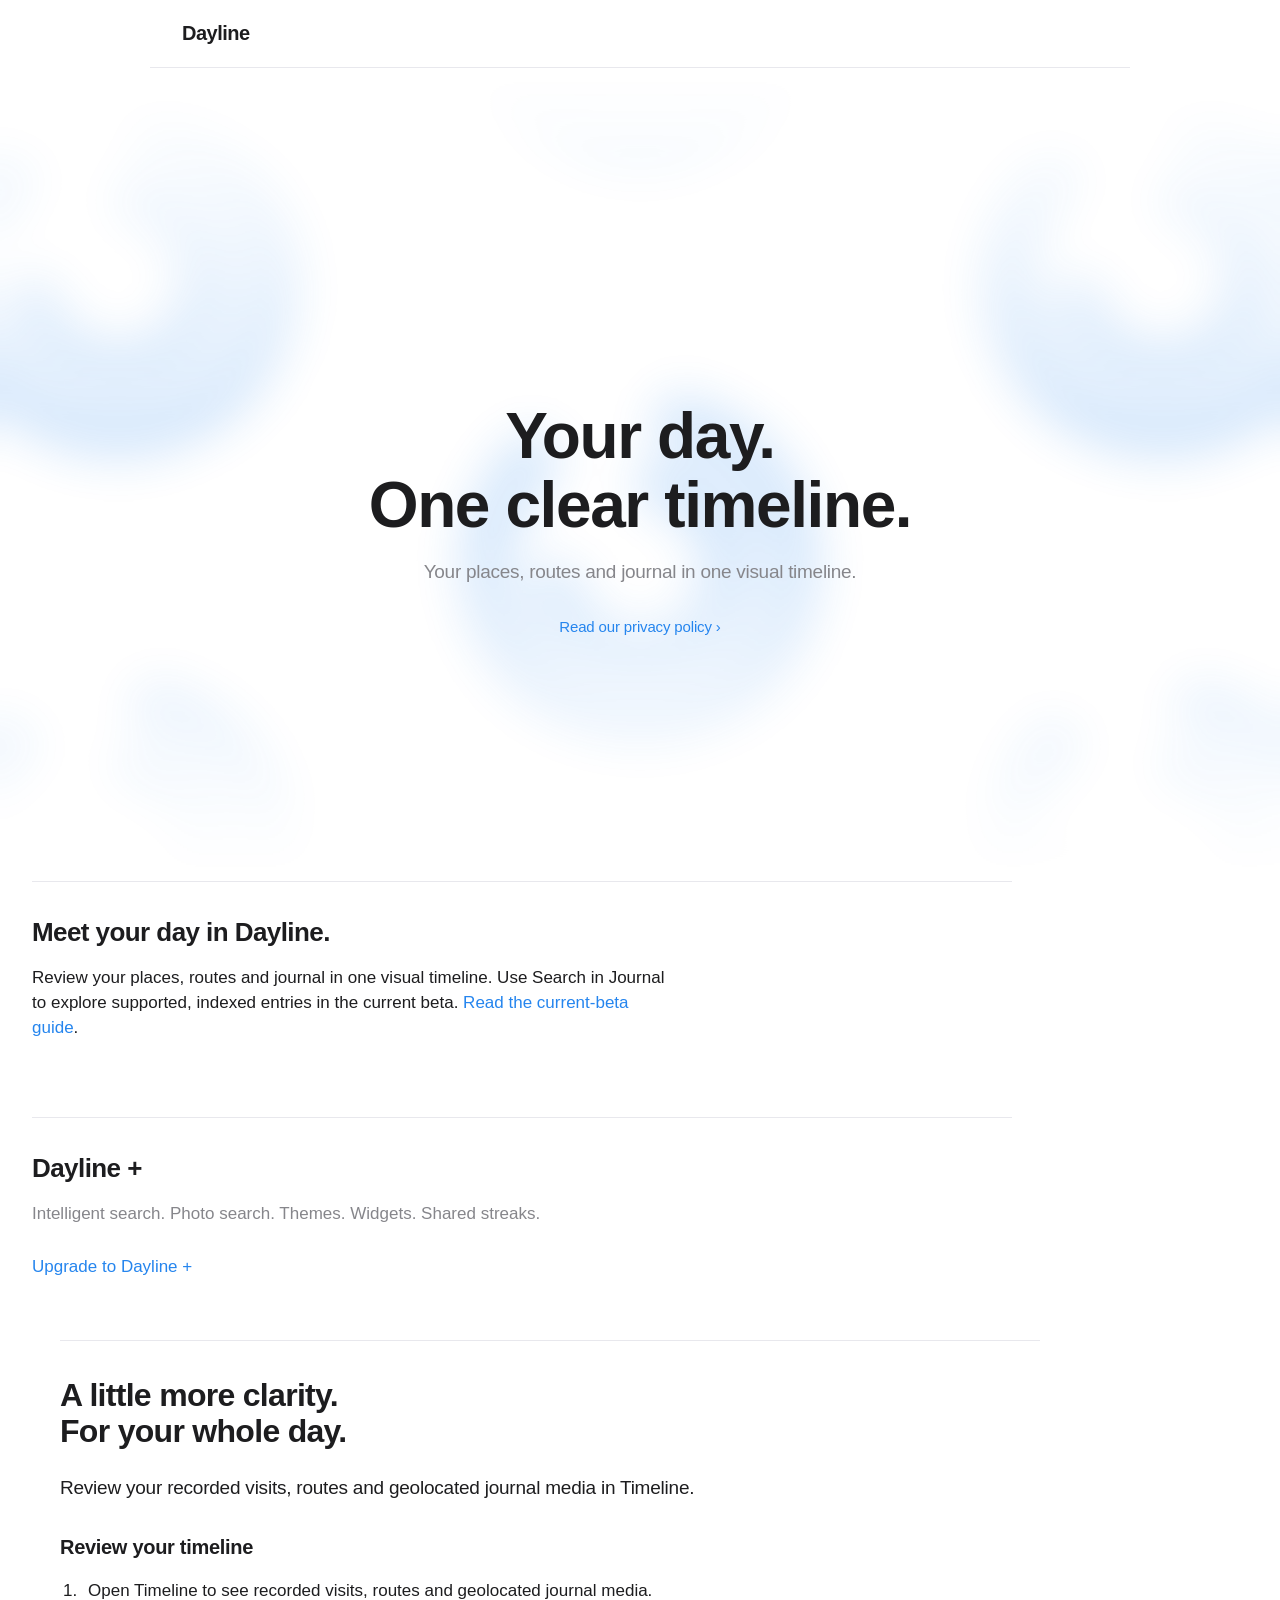
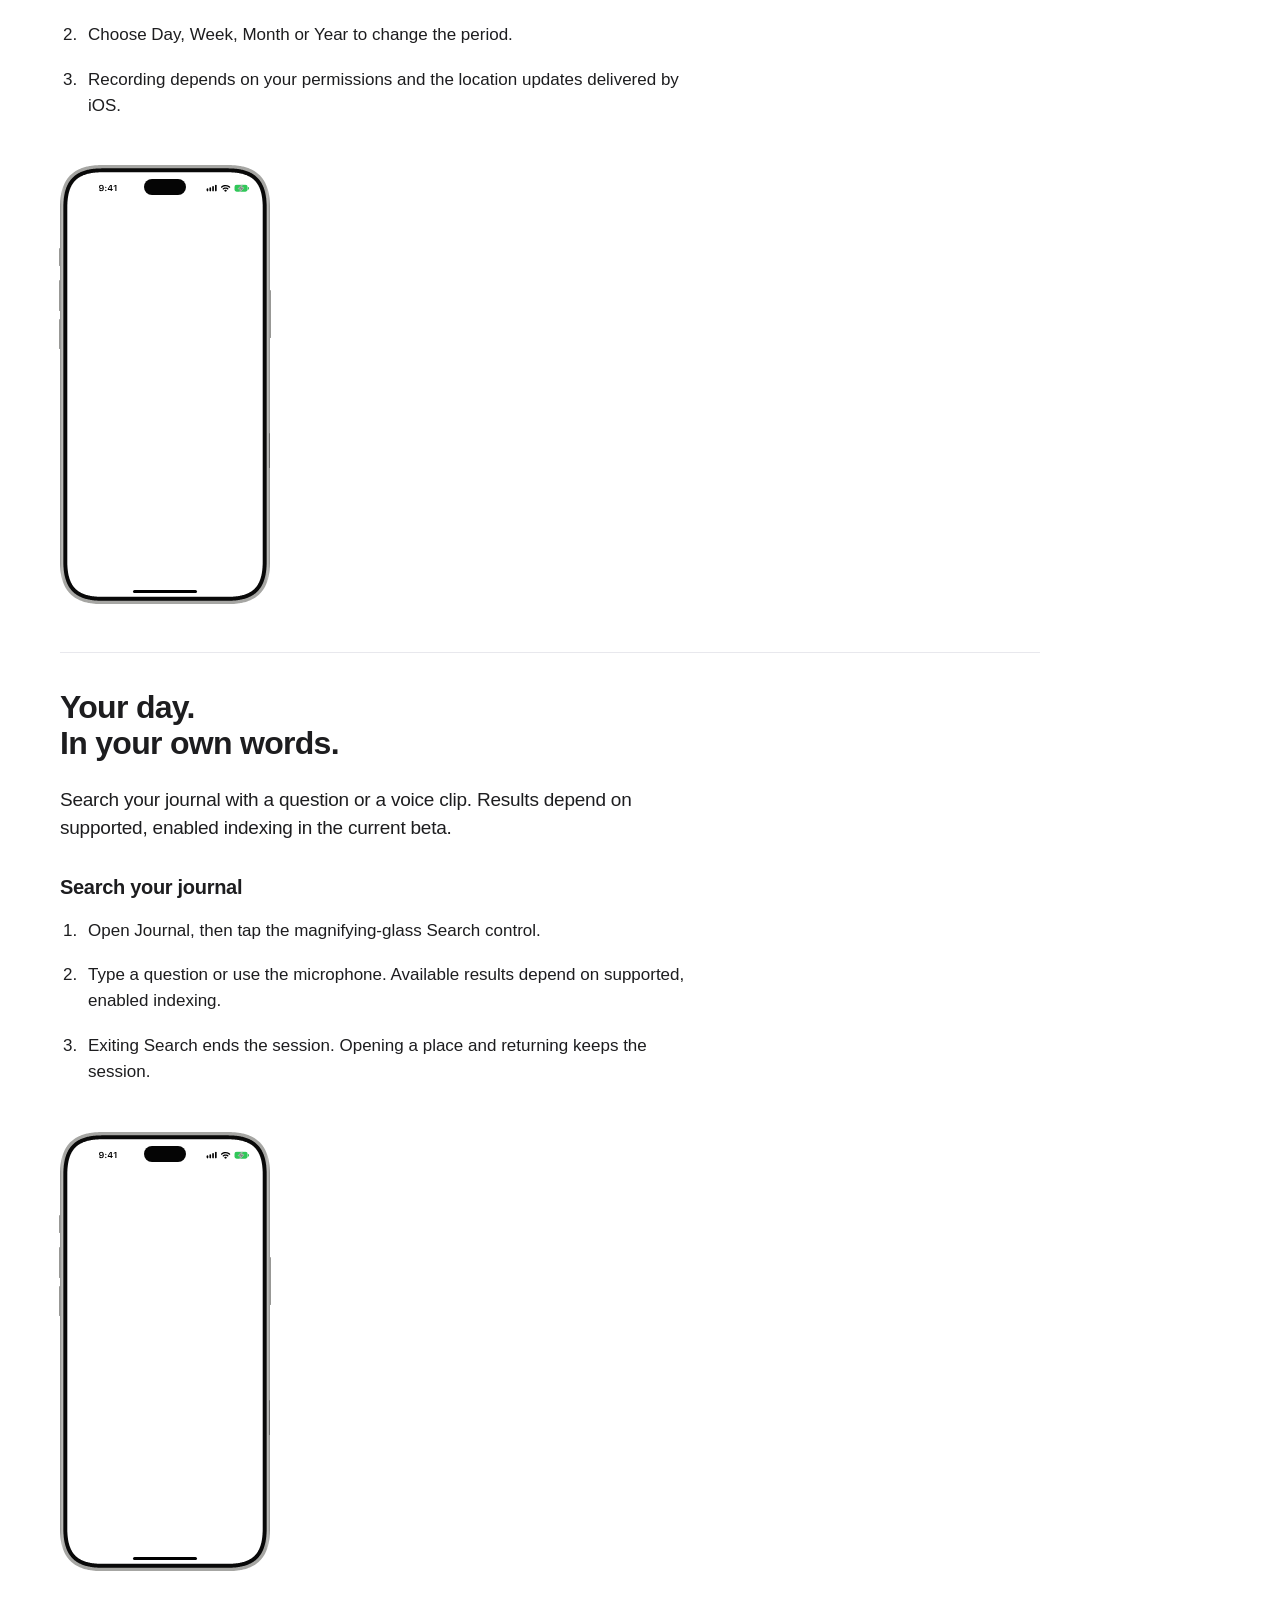
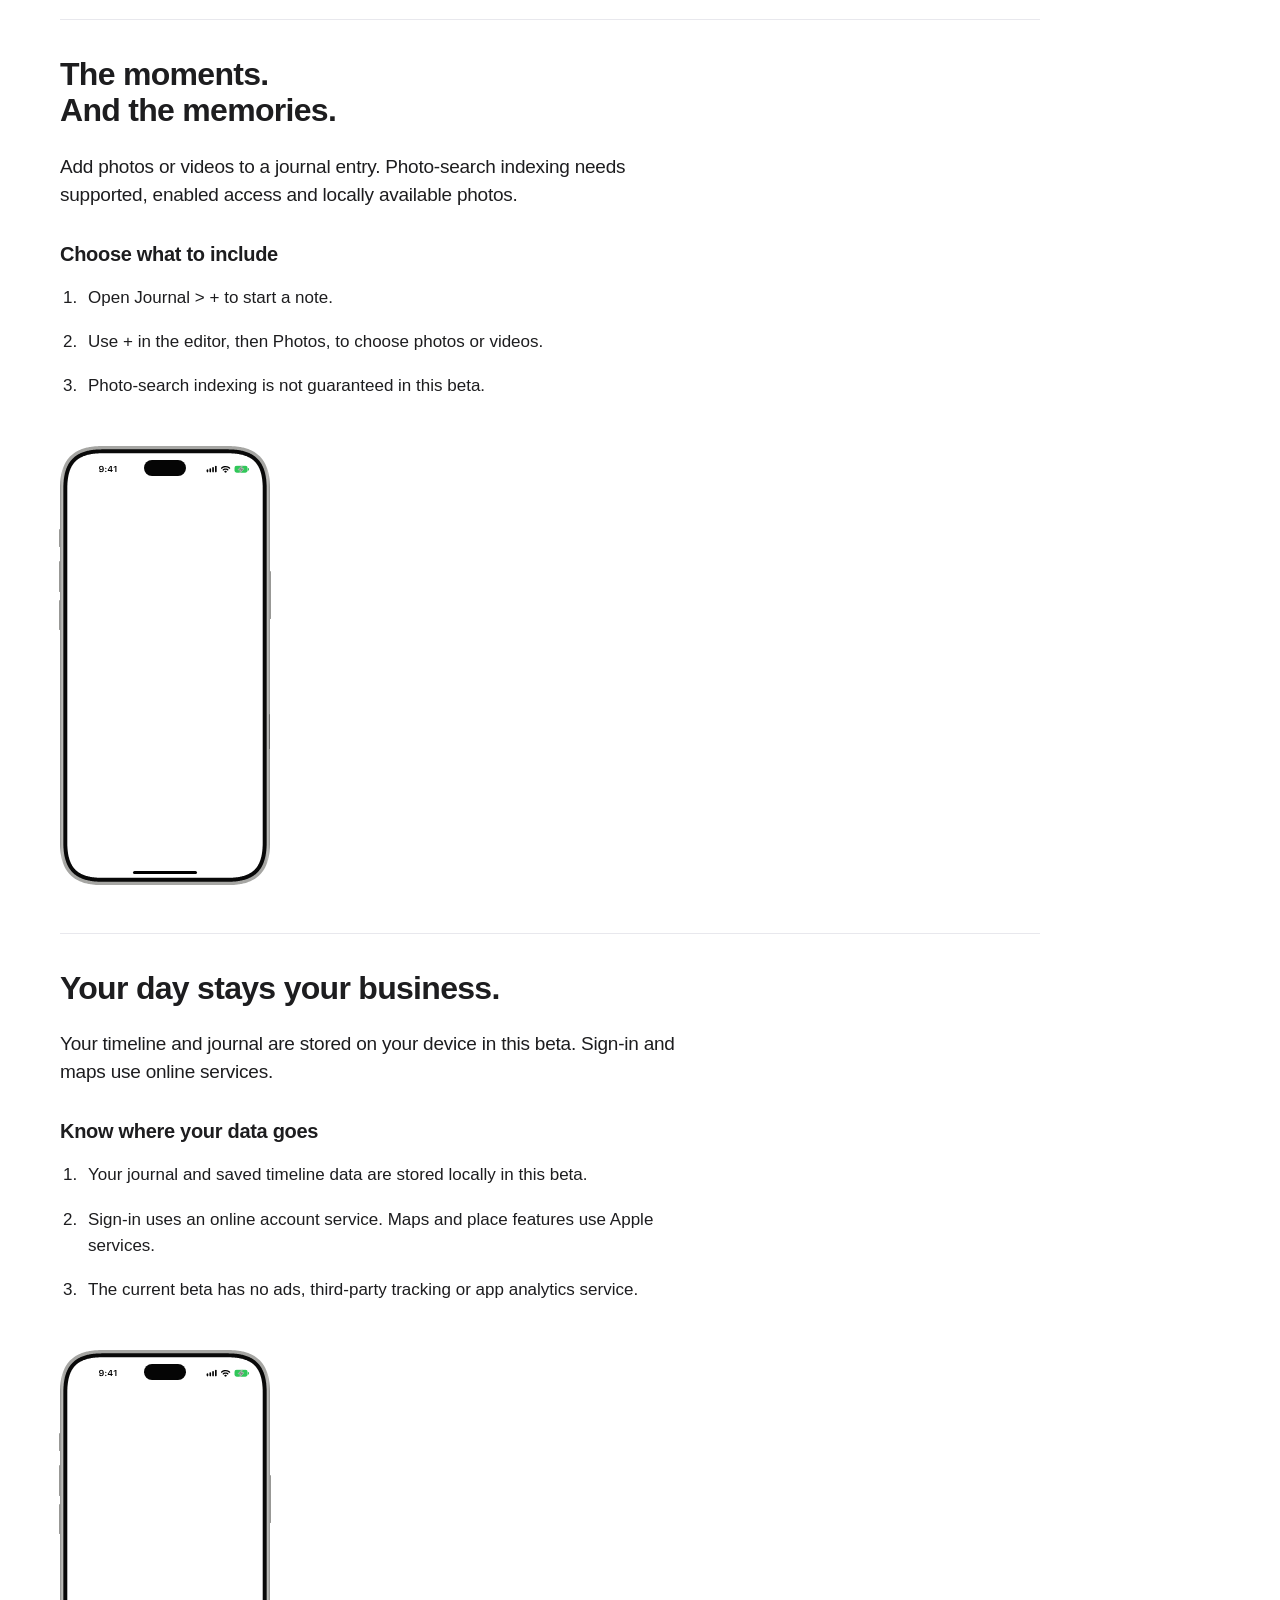
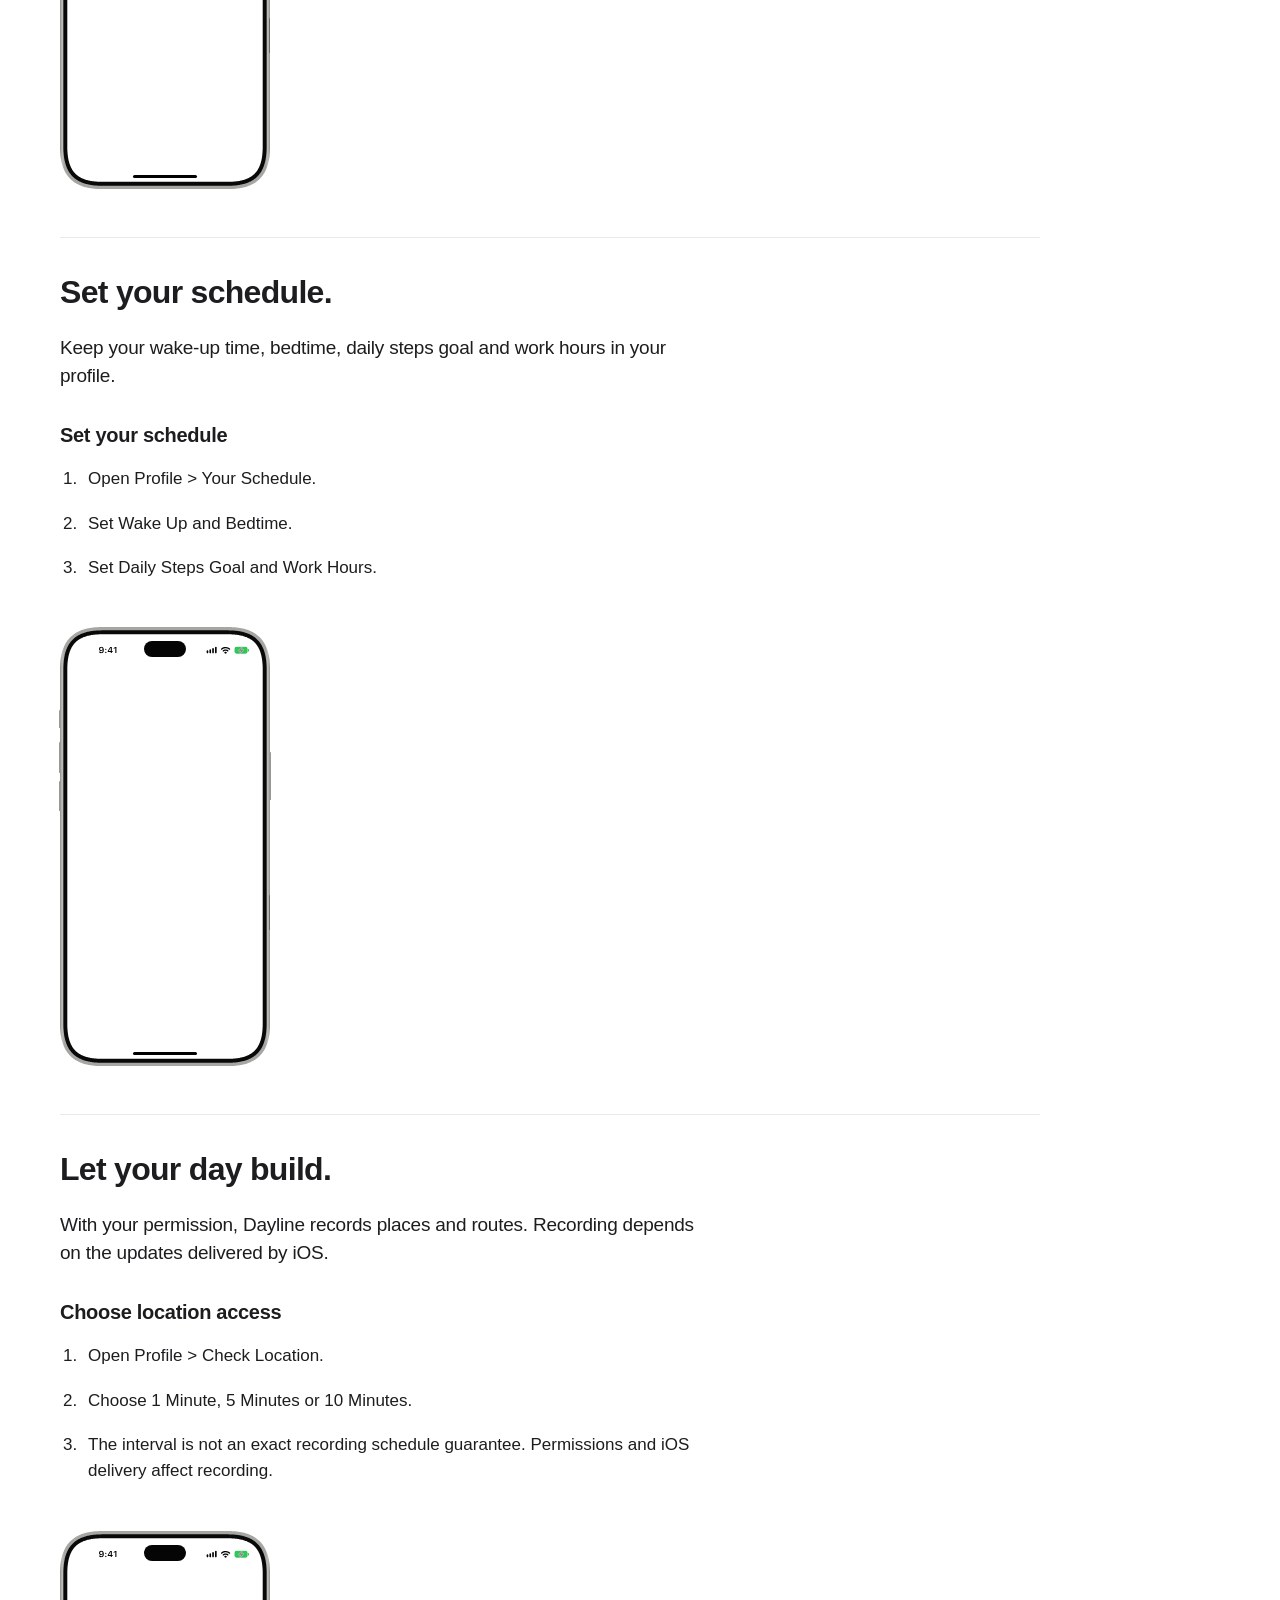
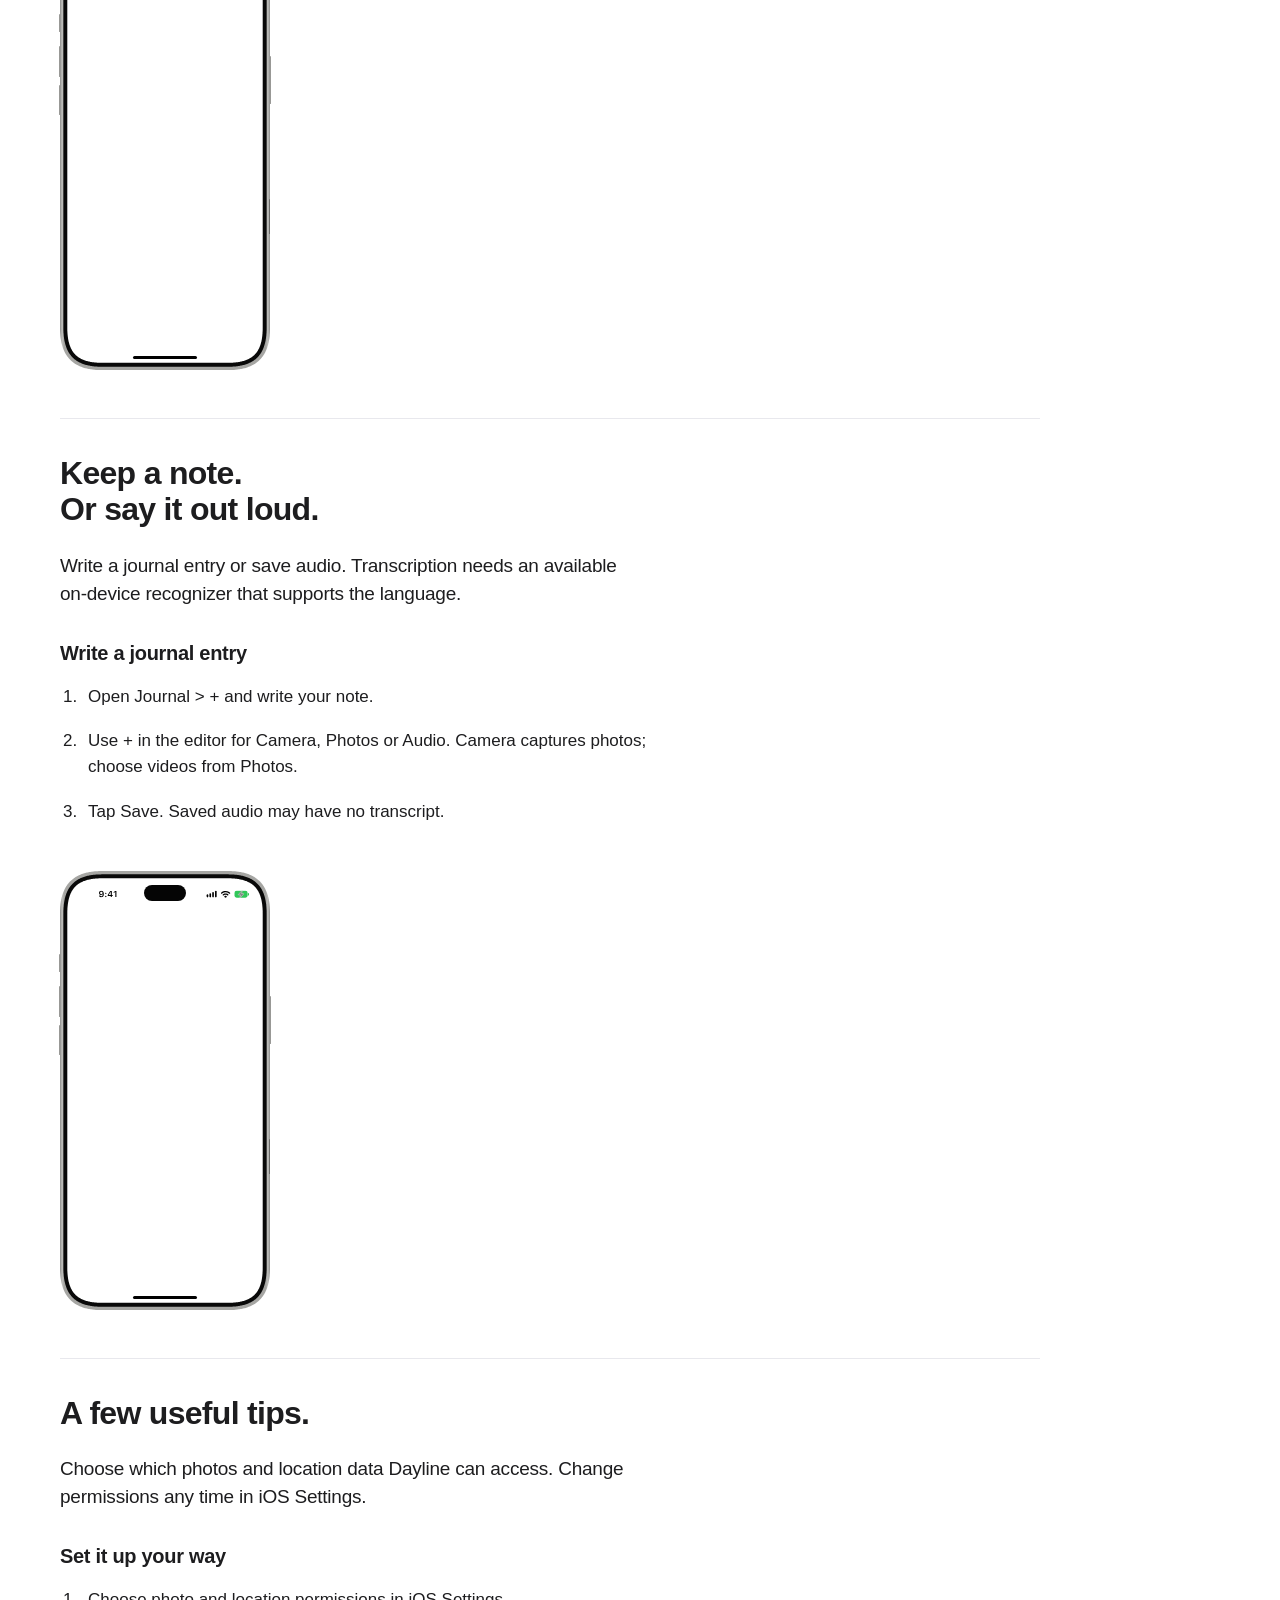
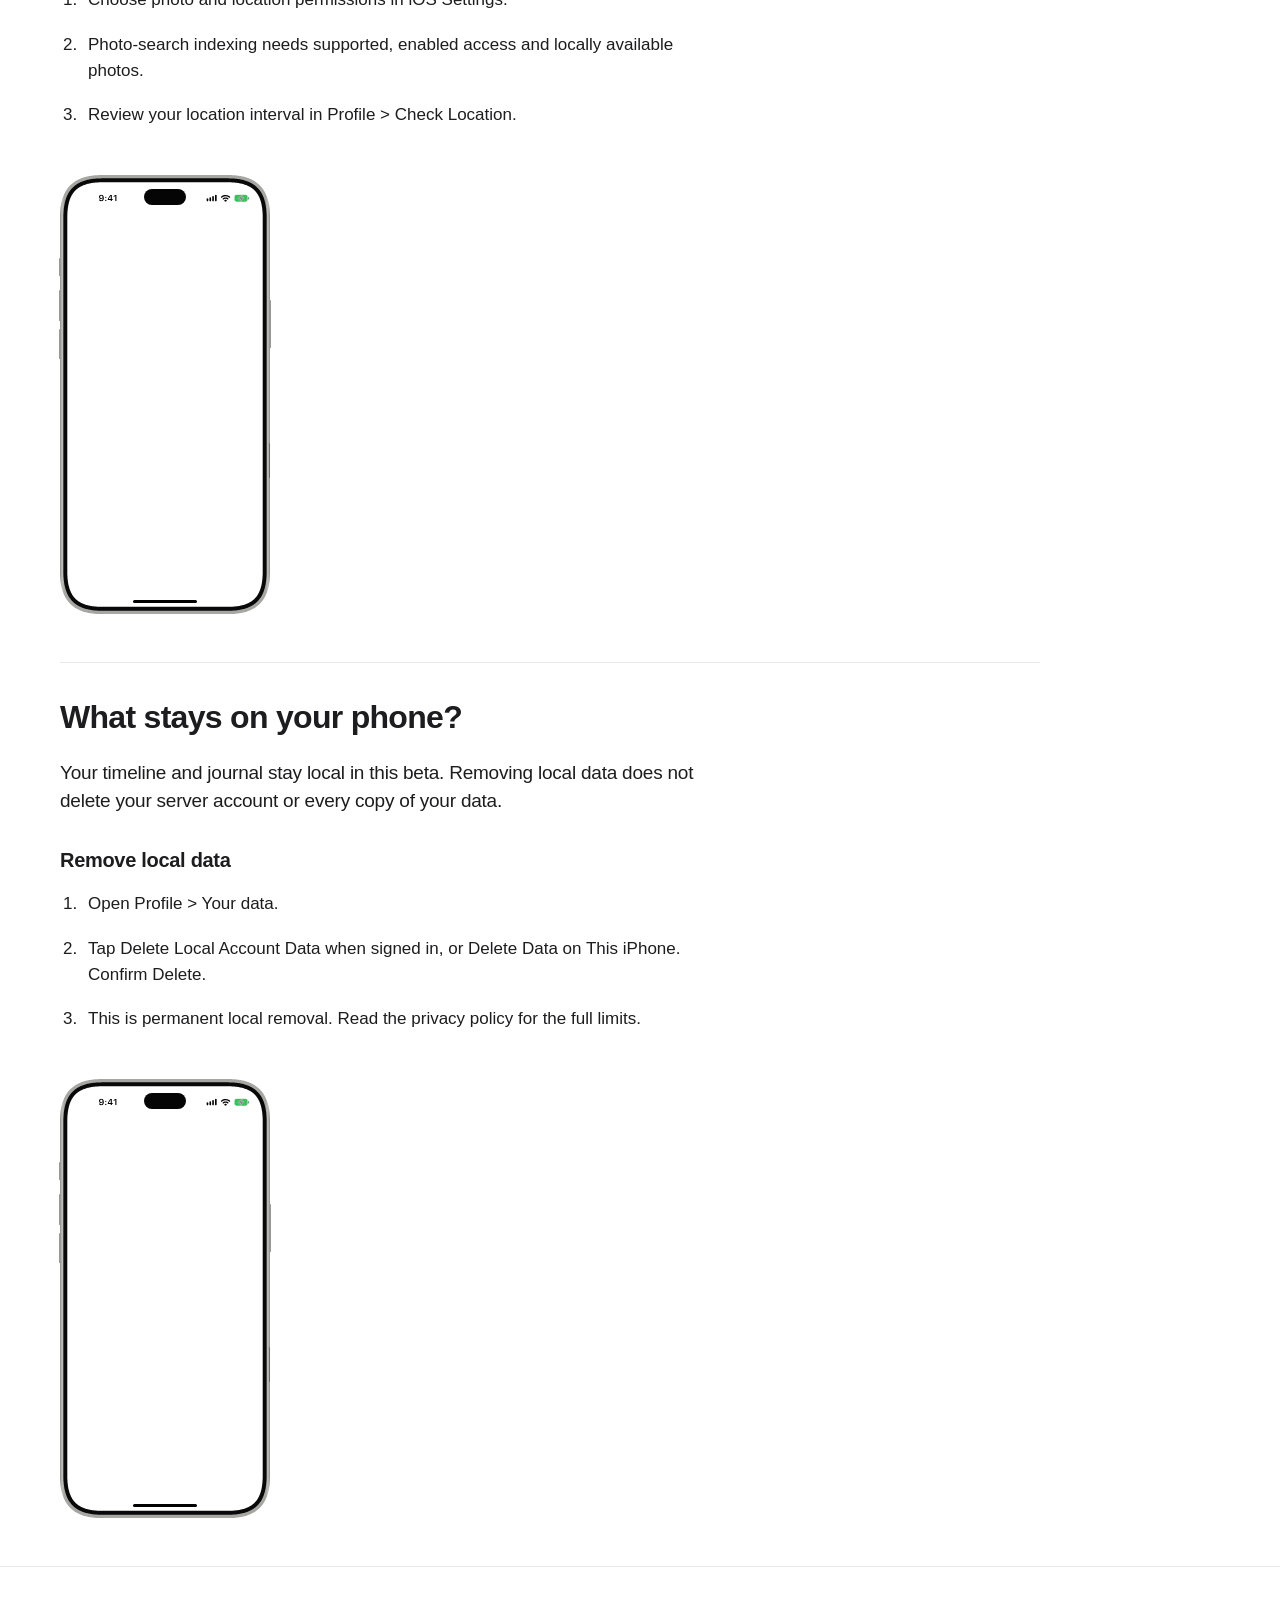
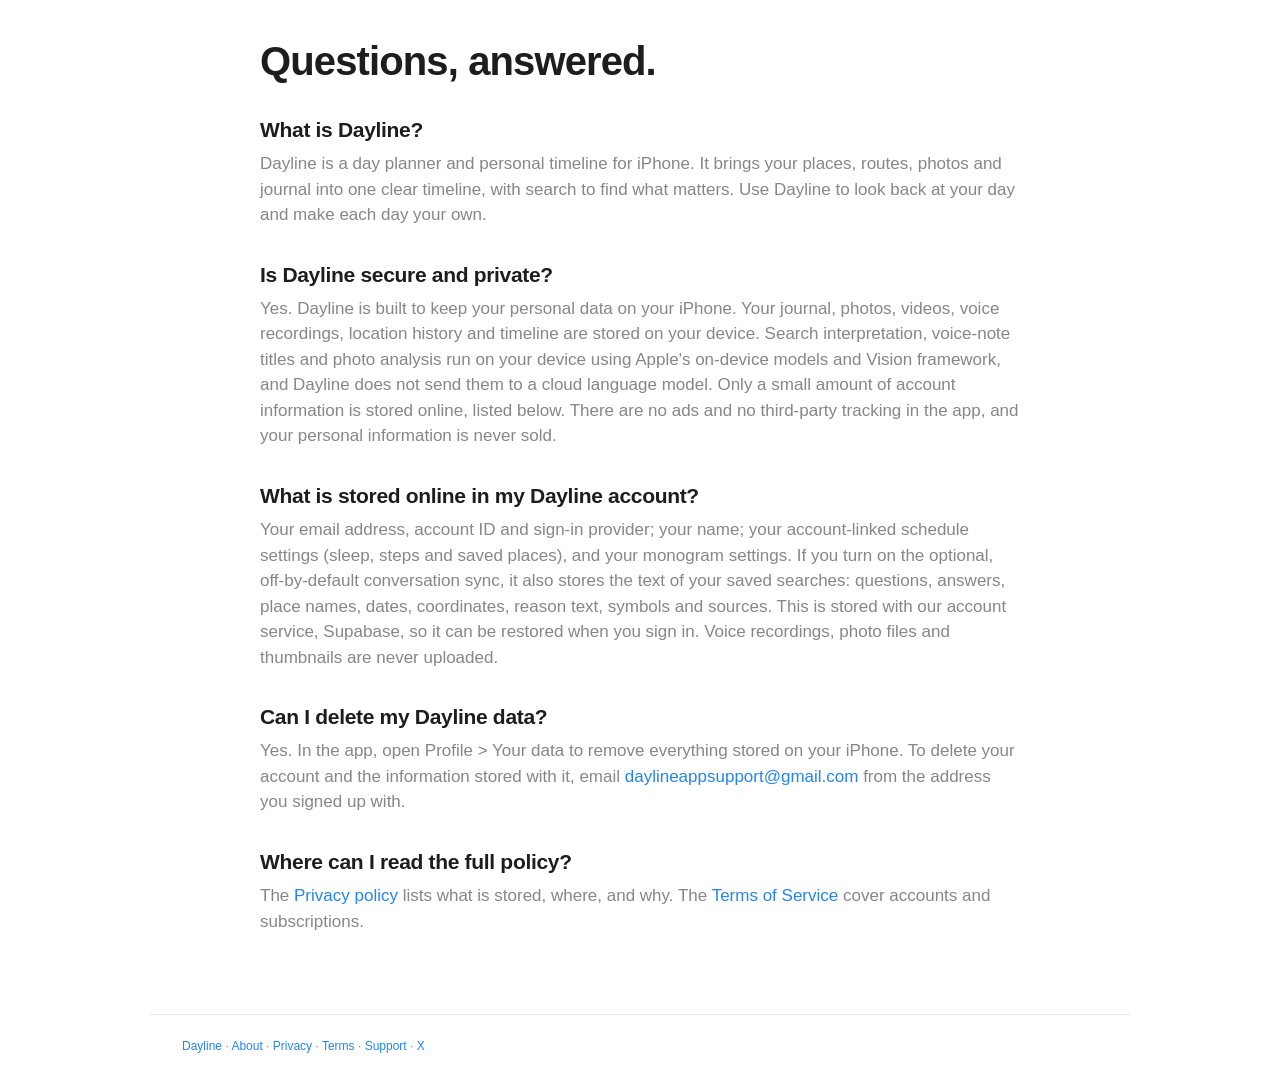
==== commit 95703c36: "Add structured data for SEO improvements Added structured data scripts for Organization and Software" ====
--- a/index.html
+++ b/index.html
@@ -243,8 +243,9 @@
 <meta name="robots" content="index,follow,max-image-preview:large,max-snippet:-1">
 <meta name="apple-mobile-web-app-title" content="Dayline">
 
-<script type="application/ld+json">{"@context":"https://schema.org","@type":"SoftwareApplication","name":"Dayline","url":"https://usedayline.com/","image":"https://usedayline.com/icon-512.png","operatingSystem":"iOS","applicationCategory":"LifestyleApplication","description":"See your places, routes, photos and journal in one clear timeline. Find what matters with intelligent search, and make each day your own."}</script>
-<script type="application/ld+json">{"@context": "https://schema.org", "@type": "WebSite", "name": "Dayline", "alternateName": ["Use Dayline", "usedayline"], "url": "https://usedayline.com/"}</script>
+<script type="application/ld+json">{"@context": "https://schema.org", "@type": "Organization", "@id": "https://usedayline.com/#organization", "name": "Dayline", "url": "https://usedayline.com/", "logo": "https://usedayline.com/icon-512.png", "email": "daylineappsupport@gmail.com", "sameAs": ["https://x.com/appdayline"], "contactPoint": {"@type": "ContactPoint", "contactType": "customer support", "email": "daylineappsupport@gmail.com", "availableLanguage": "English"}}</script>
+<script type="application/ld+json">{"@context": "https://schema.org", "@type": "SoftwareApplication", "name": "Dayline", "url": "https://usedayline.com/", "image": "https://usedayline.com/icon-512.png", "operatingSystem": "iOS", "applicationCategory": "LifestyleApplication", "description": "See your places, routes, photos and journal in one clear timeline. Find what matters with intelligent search, and make each day your own.", "@id": "https://usedayline.com/#app", "publisher": {"@id": "https://usedayline.com/#organization"}, "offers": {"@type": "Offer", "price": "0", "priceCurrency": "USD"}, "sameAs": ["https://x.com/appdayline"]}</script>
+<script type="application/ld+json">{"@context": "https://schema.org", "@type": "WebSite", "name": "Dayline", "url": "https://usedayline.com/", "@id": "https://usedayline.com/#website", "publisher": {"@id": "https://usedayline.com/#organization"}}</script>
 <script type="application/ld+json">{"@context": "https://schema.org", "@type": "FAQPage", "mainEntity": [{"@type": "Question", "name": "What is Dayline?", "acceptedAnswer": {"@type": "Answer", "text": "Dayline is a day planner and personal timeline for iPhone. It brings your places, routes, photos and journal into one clear timeline, with search to find what matters. Use Dayline to look back at your day and make each day your own."}}, {"@type": "Question", "name": "Is Dayline secure and private?", "acceptedAnswer": {"@type": "Answer", "text": "Yes. Dayline is built to keep your personal data on your iPhone. Your journal, photos, videos, voice recordings, location history and timeline are stored on your device. Search interpretation, voice-note titles and photo analysis run on your device using Apple's on-device models and Vision framework, and Dayline does not send them to a cloud language model. Only a small amount of account information is stored online, listed below. There are no ads and no third-party tracking in the app, and your personal information is never sold."}}, {"@type": "Question", "name": "What is stored online in my Dayline account?", "acceptedAnswer": {"@type": "Answer", "text": "Your email address, account ID and sign-in provider; your name; your account-linked schedule settings (sleep, steps and saved places), and your monogram settings. If you turn on the optional, off-by-default conversation sync, it also stores the text of your saved searches: questions, answers, place names, dates, coordinates, reason text, symbols and sources. This is stored with our account service, Supabase, so it can be restored when you sign in. Voice recordings, photo files and thumbnails are never uploaded."}}, {"@type": "Question", "name": "Can I delete my Dayline data?", "acceptedAnswer": {"@type": "Answer", "text": "Yes. In the app, open Profile > Your data to remove everything stored on your iPhone. To delete your account and the information stored with it, email daylineappsupport@gmail.com from the address you signed up with."}}]}</script>
 <style>html.return-home body{animation:none!important;opacity:1!important;transform:none!important}</style><style>@media(prefers-reduced-motion:no-preference){.rendered-line.body-enter{opacity:0!important;transform:translate3d(0,24px,0)!important;transition:opacity var(--copy-enter-ms,650ms) cubic-bezier(.25,.1,.25,1),transform var(--copy-enter-ms,650ms) cubic-bezier(.25,.1,.25,1)!important}.rendered-line.body-enter.body-entered{opacity:1!important;transform:translate3d(0,0,0)!important}}</style></head>
 <body id="top"><svg aria-hidden="true" width="0" height="0" style="position:absolute;overflow:hidden"><defs><symbol id="status-cellular" viewBox="0 0 67 47"><g fill="var(--status-fill,#000)"><rect x="3" y="24" width="10" height="19" rx="5"/><rect x="20" y="17" width="10" height="26" rx="5"/><rect x="37" y="10" width="10" height="33" rx="5"/><rect x="54" y="2" width="10" height="41" rx="5"/></g></symbol><symbol id="status-wifi" viewBox="0 0 62 48"><g transform="translate(0.000000,48.000000) scale(0.100000,-0.100000)"
@@ -284,7 +285,7 @@
 <section class="feature" aria-labelledby="choice-title"><div class="feature-block"><div class="feature-media" role="img" aria-label="Blank iPhone preview, app screenshot pending"><i class="phone-button phone-action"></i><i class="phone-button phone-volume-up"></i><i class="phone-button phone-volume-down"></i><i class="phone-button phone-power"></i><i class="phone-button phone-camera"></i><div class="phone-screen"><svg class="phone-time" viewBox="0 0 116.85809 44" aria-hidden="true"><use href="#status-time" width="116.85809" height="44"/></svg><div class="phone-island"></div><svg class="phone-status" viewBox="0 0 156 30" aria-hidden="true"><use href="#status-cellular" x="0" y="0" width="41" height="28"/><use href="#status-wifi" x="53" y="0" width="37" height="30"/><use href="#status-battery" x="102" y="0" width="55" height="29"/></svg><div class="phone-home"></div></div></div><div class="feature-copy"><h2 id="choice-title">What stays on your phone?</h2><p>Your timeline and journal stay local in this beta. Removing local data does not delete your server account or every copy of your data.</p><h3>Remove local data</h3><ol><li>Open Profile &gt; Your data.</li><li>Tap Delete Local Account Data when signed in, or Delete Data on This iPhone. Confirm Delete.</li><li>This is permanent local removal. Read the privacy policy for the full limits.</li></ol></div></div></section>
 <style>.faq{border-top:1px solid var(--line);padding:72px 28px 80px}.faq-inner{max-width:760px;margin:0 auto}.faq h2{font-size:40px;line-height:1.1;letter-spacing:-.022em;margin:0 0 28px}.faq h3{font-size:21px;line-height:1.25;letter-spacing:-.015em;margin:34px 0 8px}.faq p{font-size:17px;line-height:1.5;color:var(--secondary);margin:0}.faq a{color:var(--accent)}@media(max-width:700px){.faq h2{font-size:32px}.faq{padding:52px 22px 60px}}</style>
 <section class="faq" id="faq" aria-labelledby="faq-title"><div class="faq-inner"><h2 id="faq-title">Questions, answered.</h2><h3>What is Dayline?</h3><p>Dayline is a day planner and personal timeline for iPhone. It brings your places, routes, photos and journal into one clear timeline, with search to find what matters. Use Dayline to look back at your day and make each day your own.</p><h3>Is Dayline secure and private?</h3><p>Yes. Dayline is built to keep your personal data on your iPhone. Your journal, photos, videos, voice recordings, location history and timeline are stored on your device. Search interpretation, voice-note titles and photo analysis run on your device using Apple's on-device models and Vision framework, and Dayline does not send them to a cloud language model. Only a small amount of account information is stored online, listed below. There are no ads and no third-party tracking in the app, and your personal information is never sold.</p><h3>What is stored online in my Dayline account?</h3><p>Your email address, account ID and sign-in provider; your name; your account-linked schedule settings (sleep, steps and saved places), and your monogram settings. If you turn on the optional, off-by-default conversation sync, it also stores the text of your saved searches: questions, answers, place names, dates, coordinates, reason text, symbols and sources. This is stored with our account service, Supabase, so it can be restored when you sign in. Voice recordings, photo files and thumbnails are never uploaded.</p><h3>Can I delete my Dayline data?</h3><p>Yes. In the app, open Profile &gt; Your data to remove everything stored on your iPhone. To delete your account and the information stored with it, email <a href="mailto:daylineappsupport@gmail.com">daylineappsupport@gmail.com</a> from the address you signed up with.</p><h3>Where can I read the full policy?</h3><p>The <a href="/privacy">Privacy policy</a> lists what is stored, where, and why. The <a href="/terms">Terms of Service</a> cover accounts and subscriptions.</p></div></section>
-<footer><a href="#top">Dayline</a></footer>
+<footer><a href="#top">Dayline</a><span> &middot; <a href="/about">About</a> &middot; <a href="/privacy">Privacy</a> &middot; <a href="/terms">Terms</a> &middot; <a href="mailto:daylineappsupport@gmail.com">Support</a> &middot; <a href="https://x.com/appdayline" rel="me noopener">X</a></span></footer>
 <script>
 
 // Passive scroll sampling: no layout reads, wheel/touch handlers or scroll cancellation.
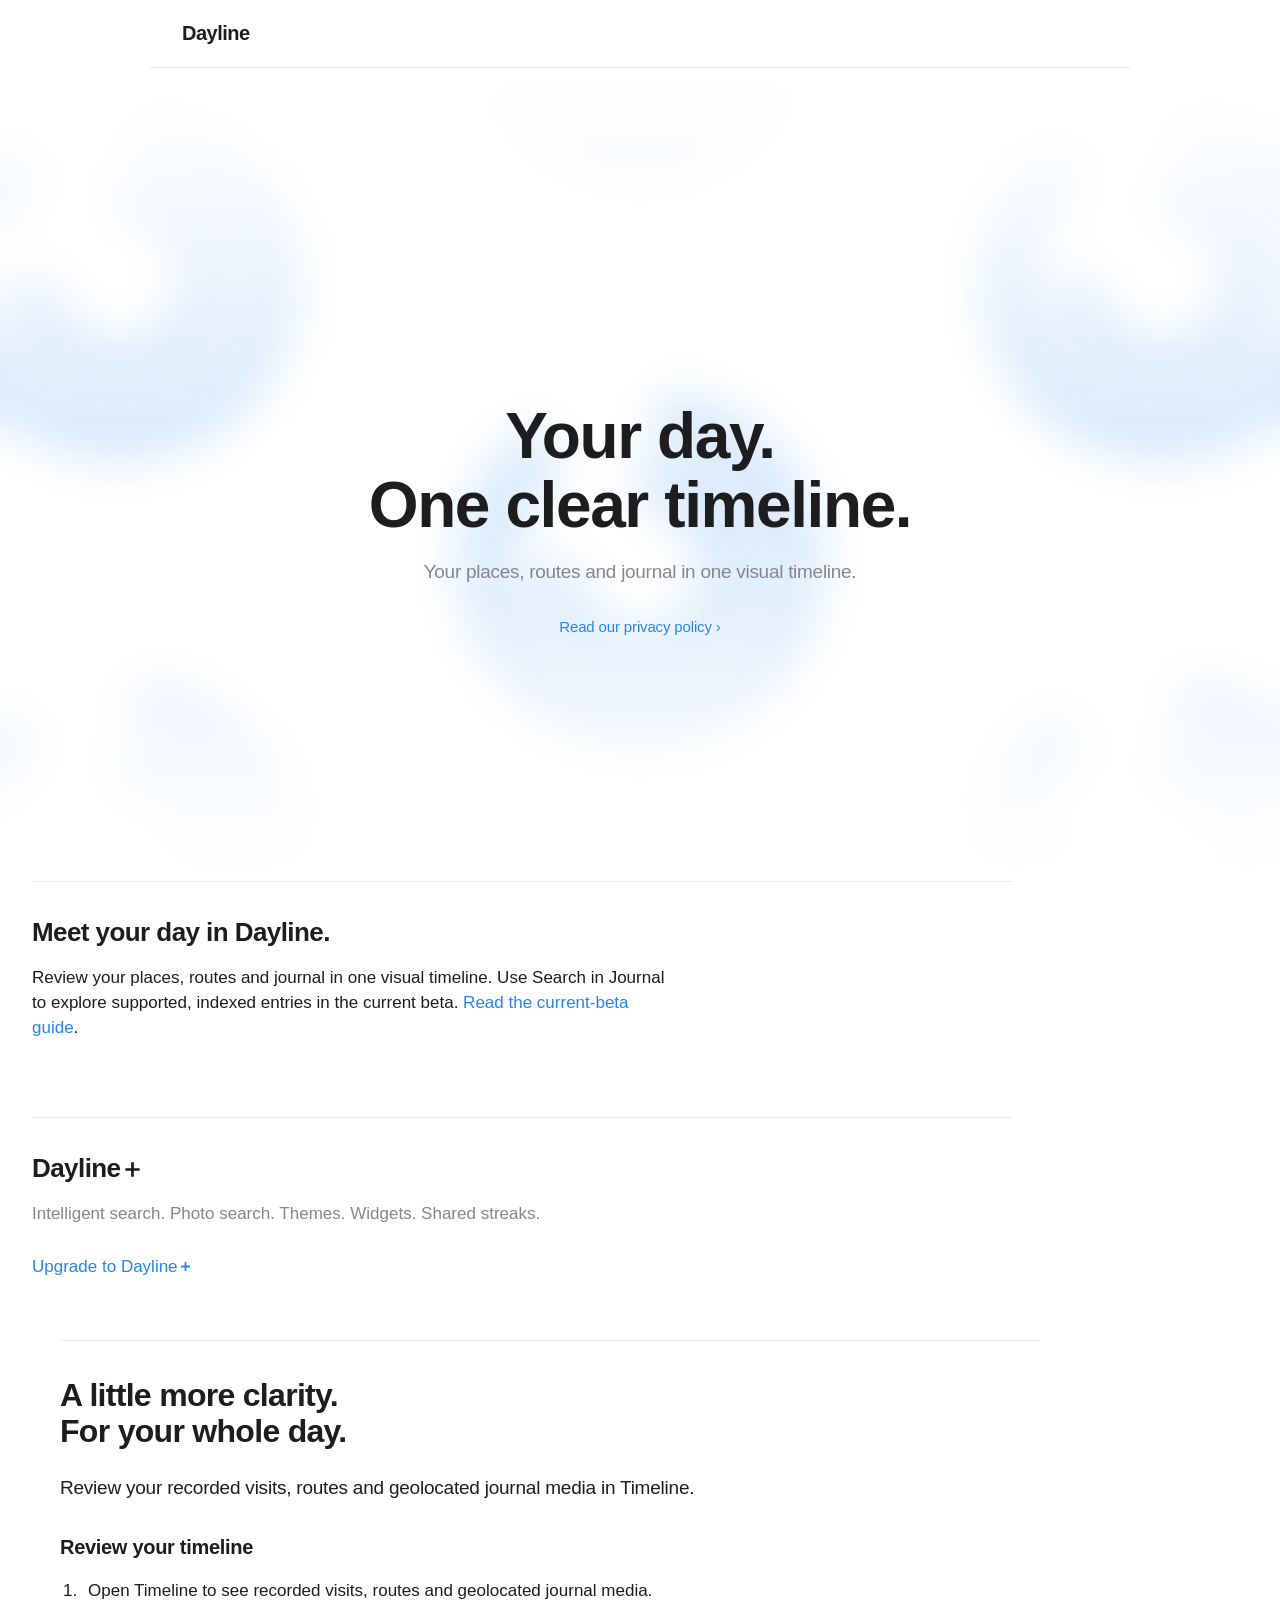
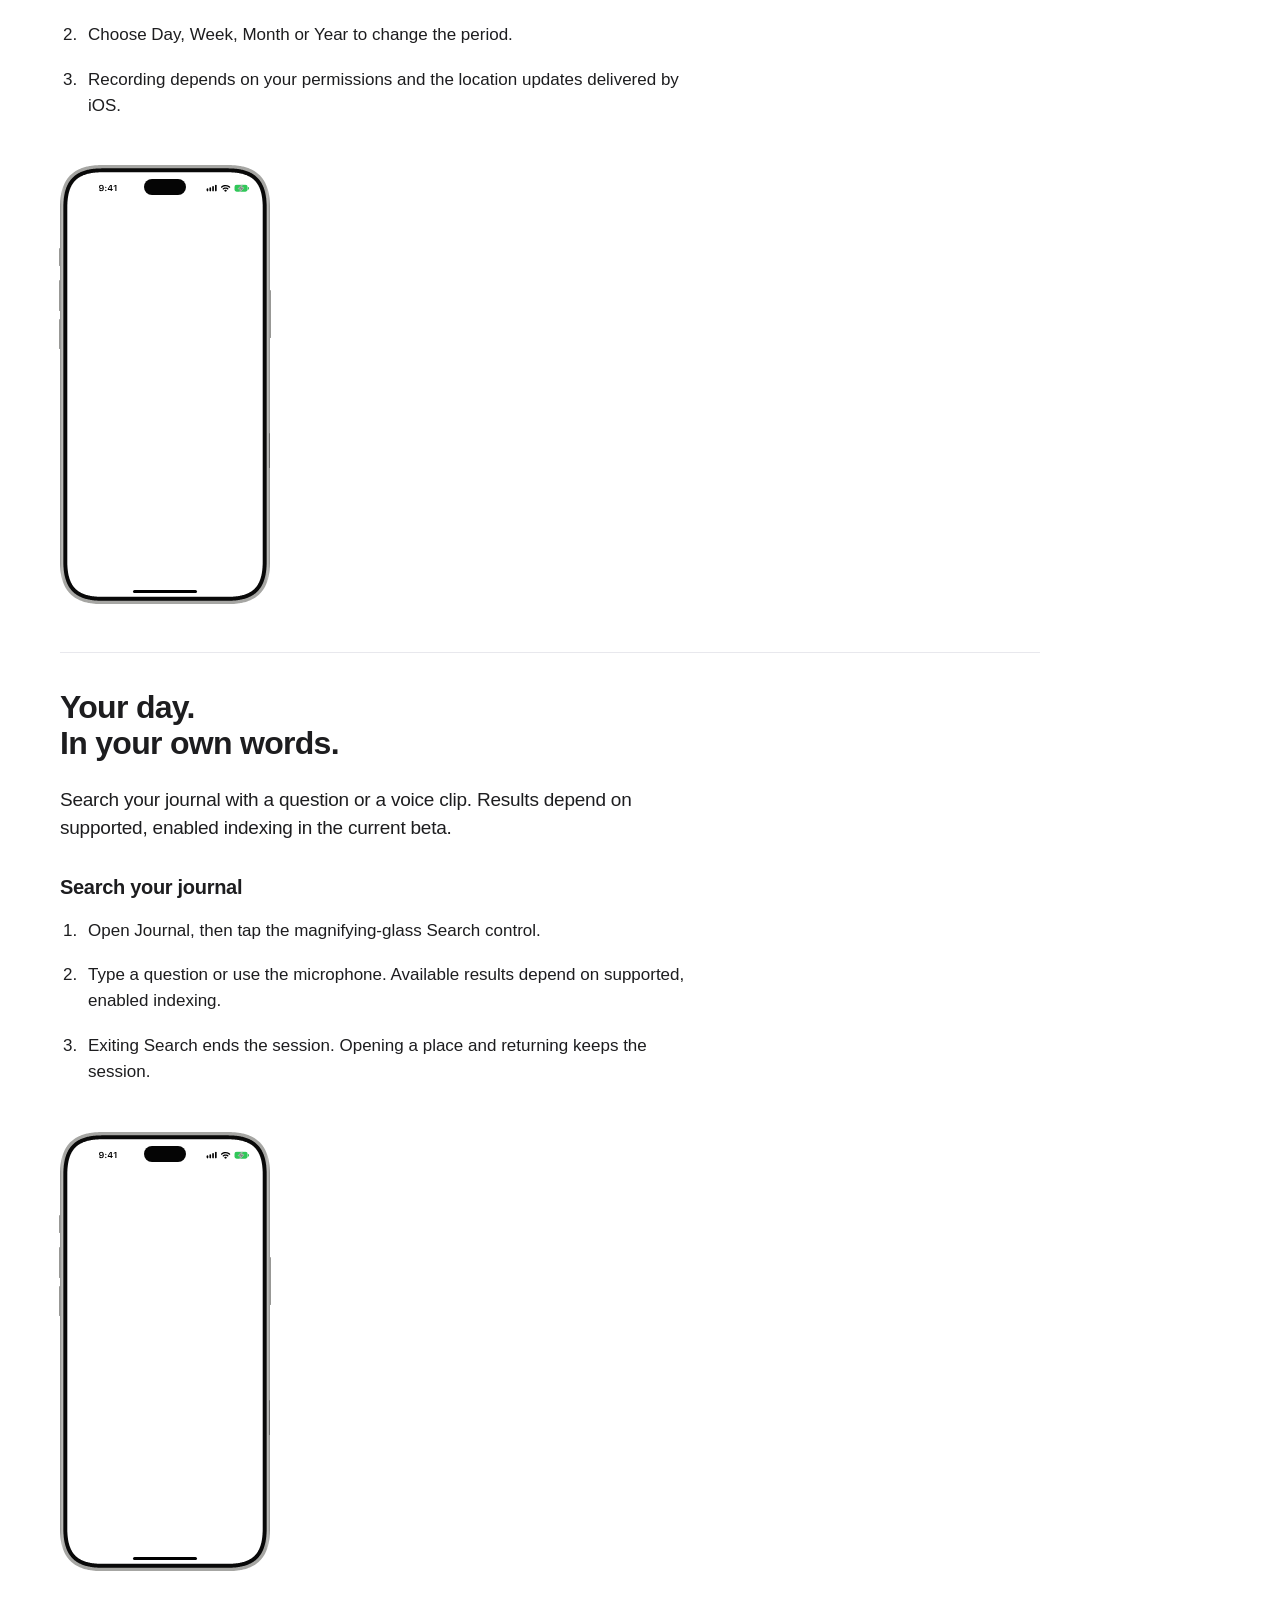
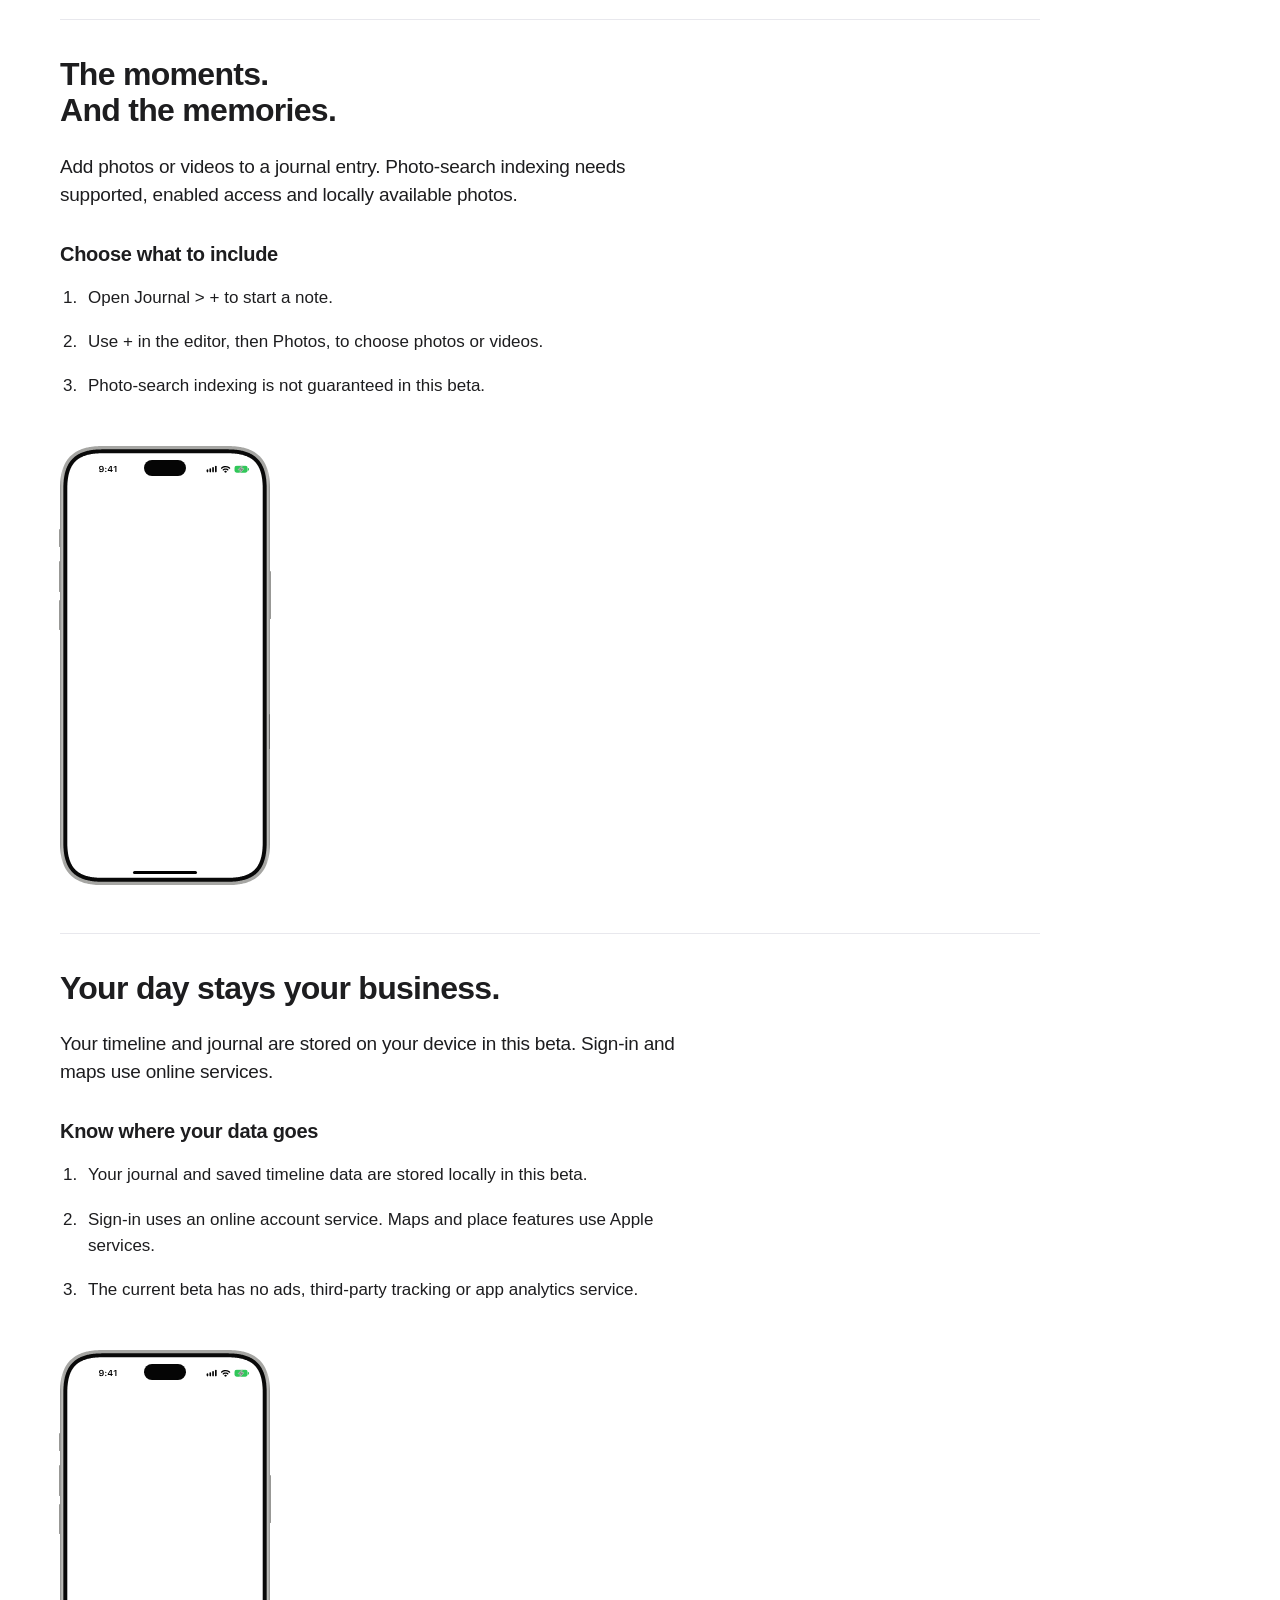
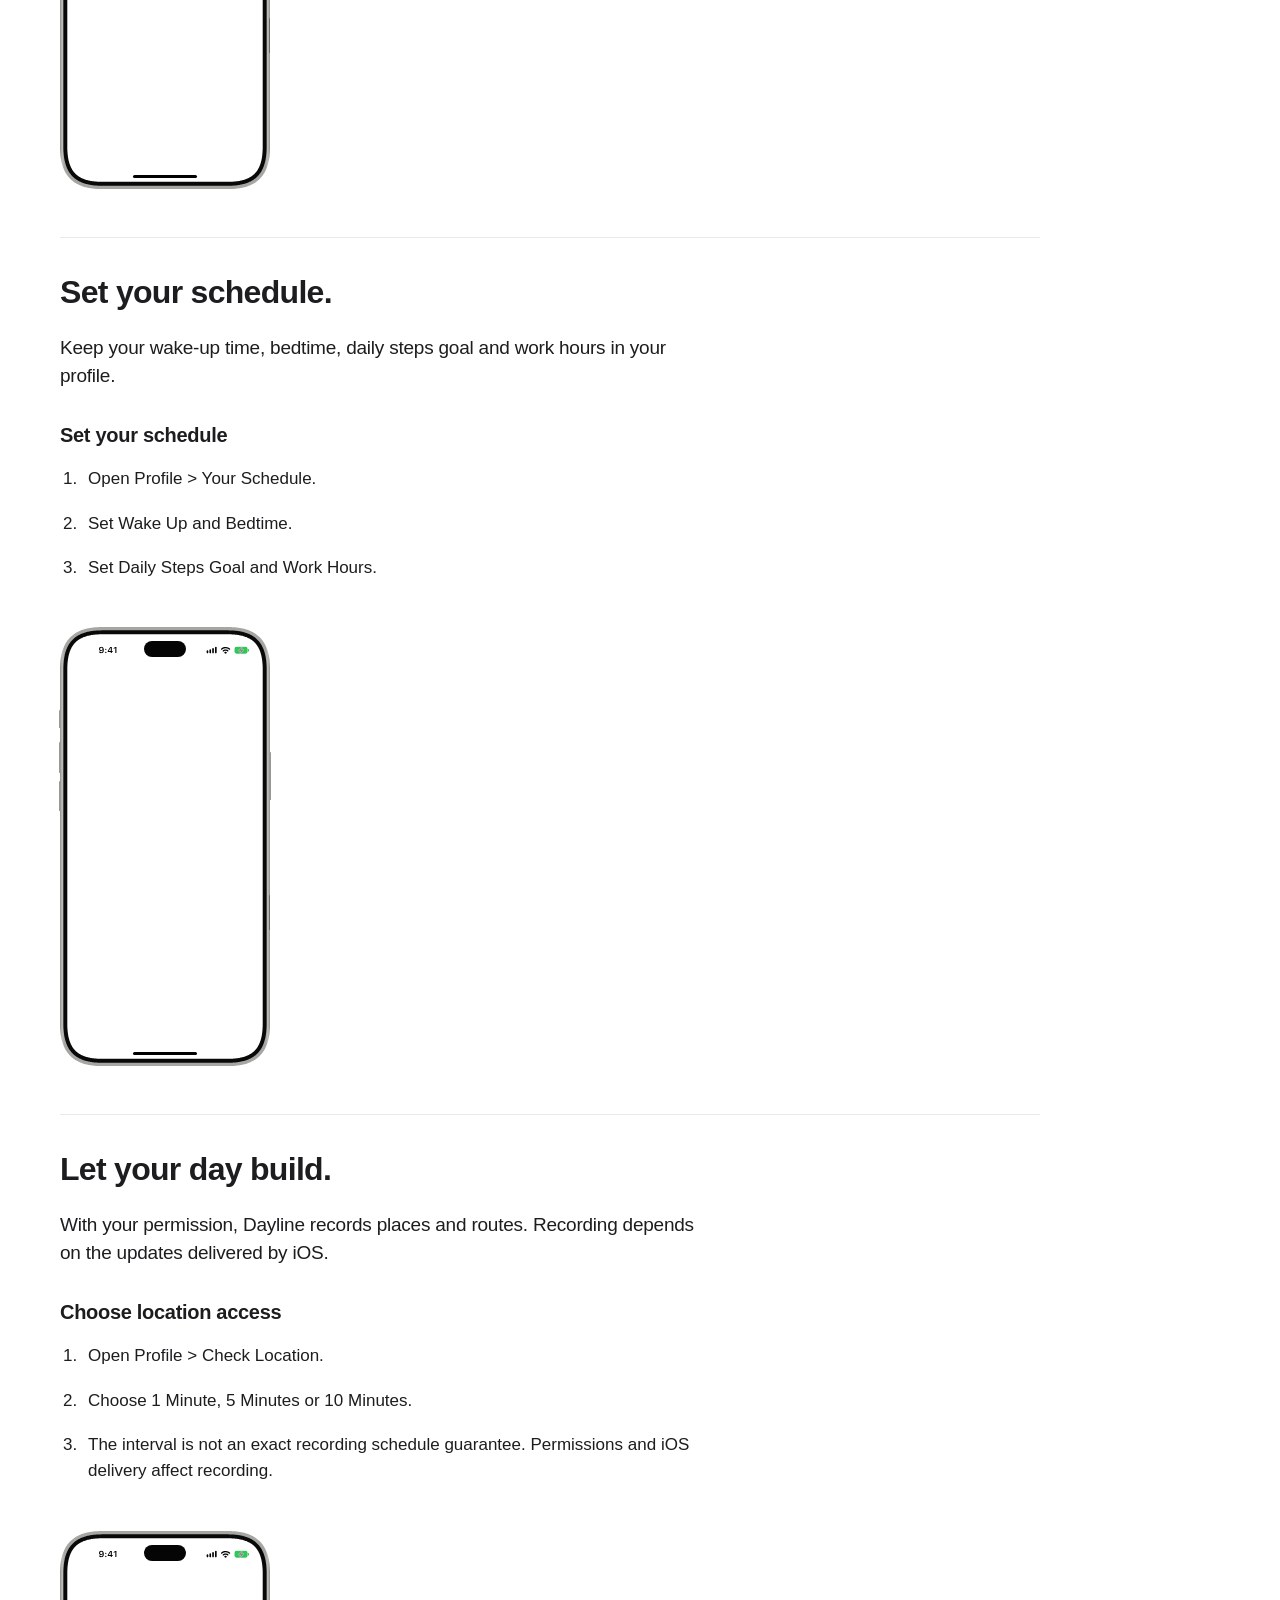
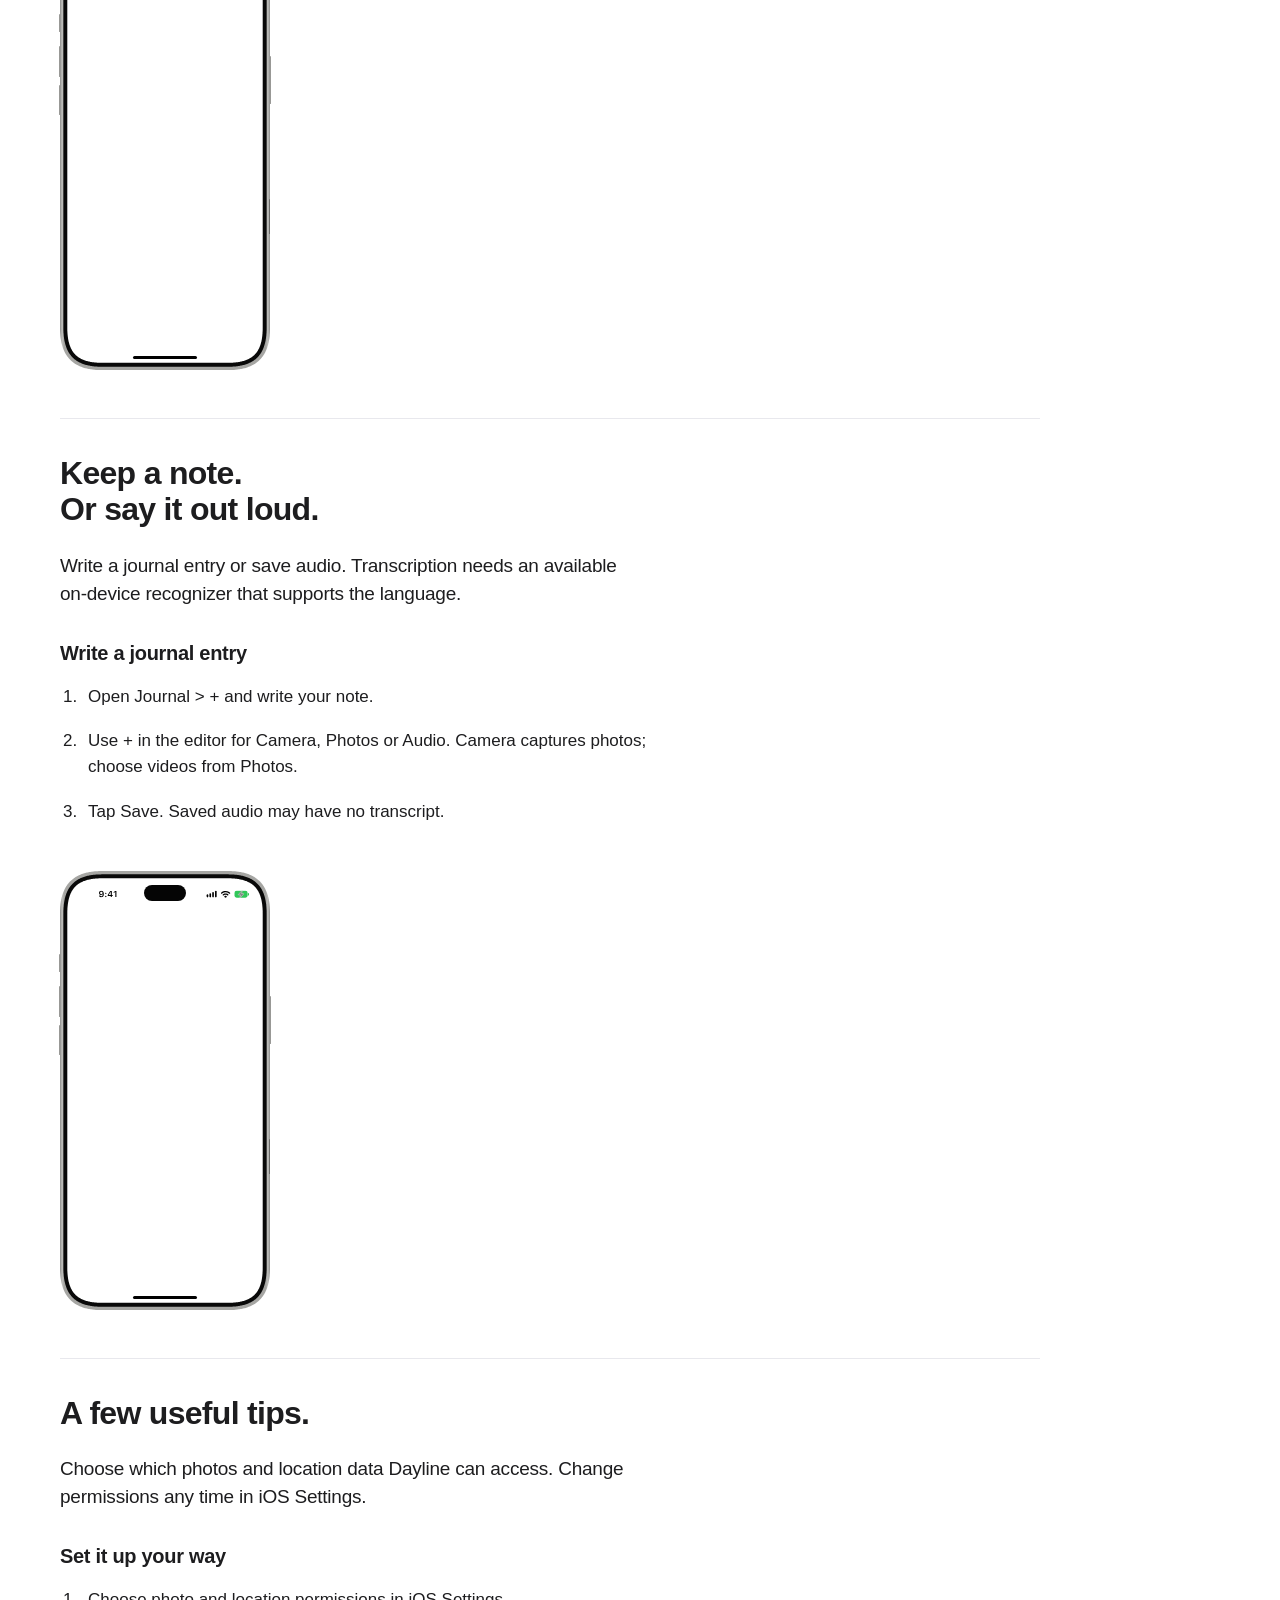
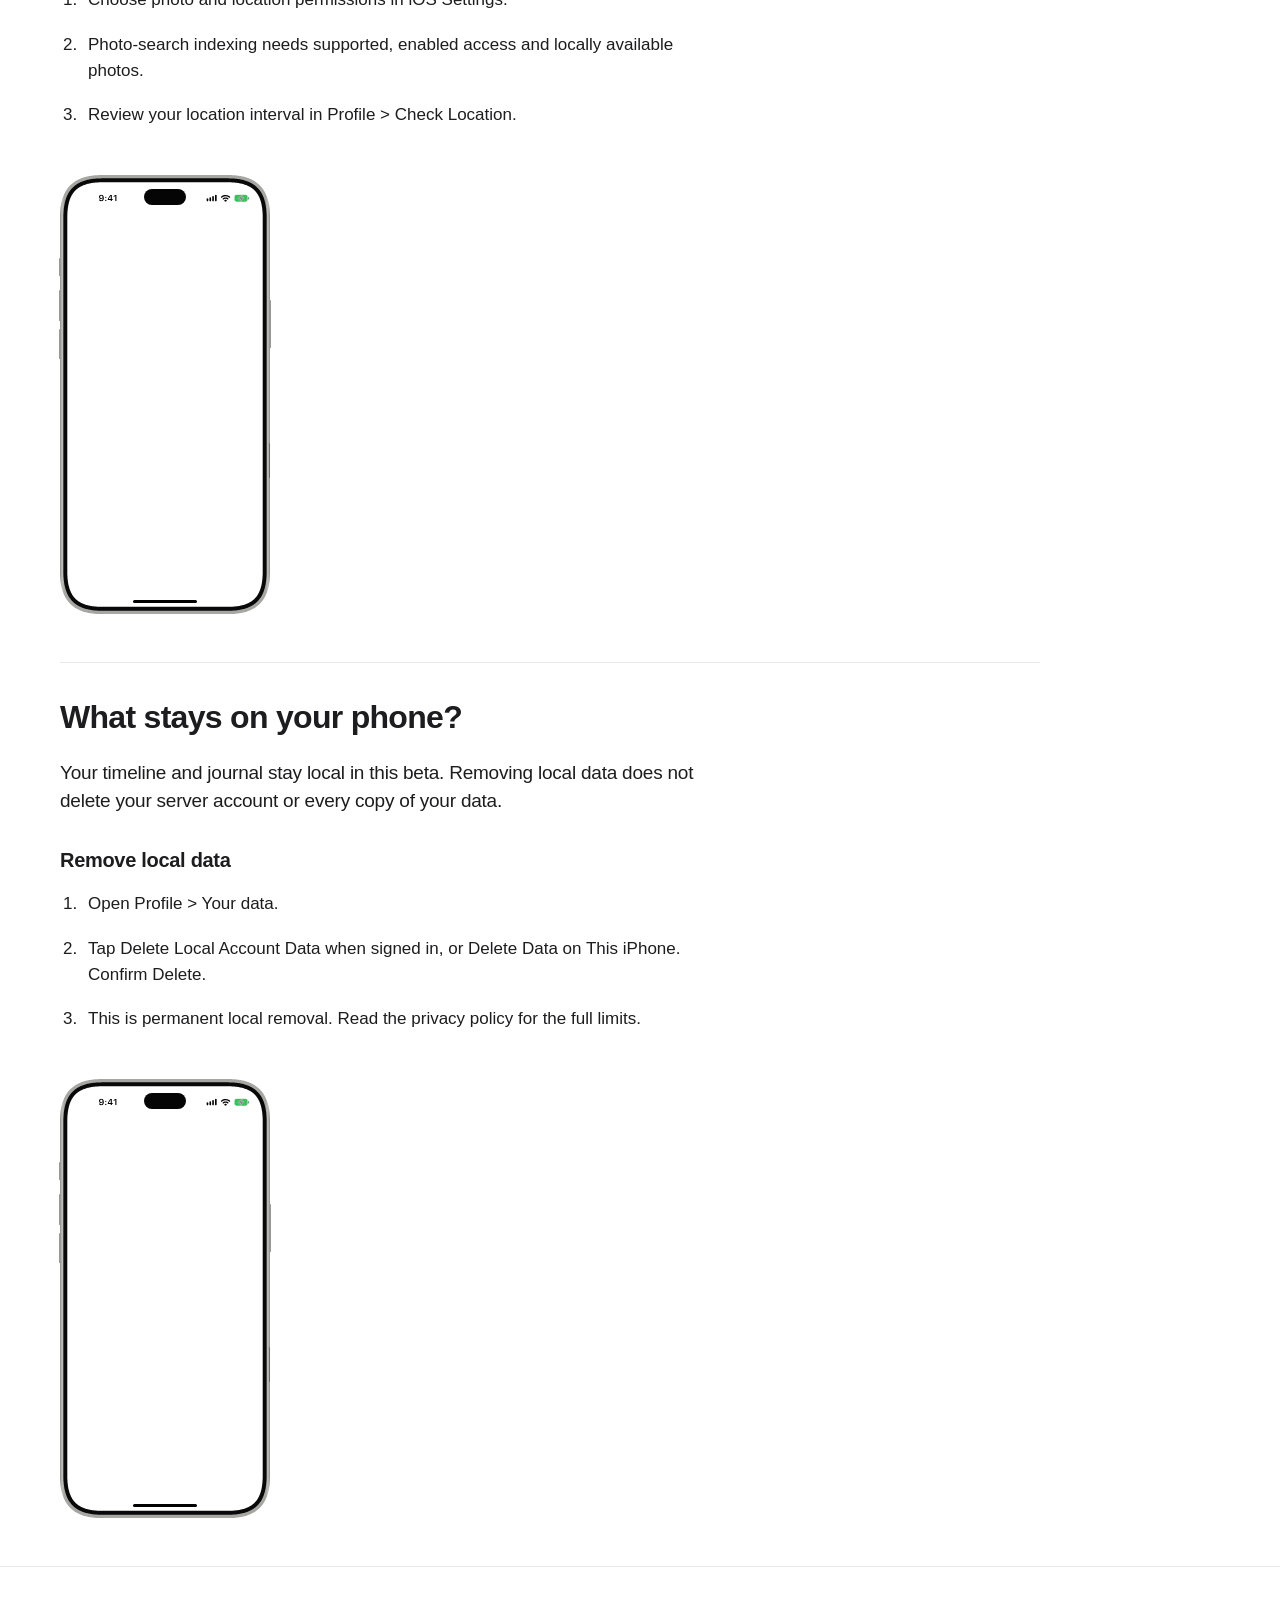
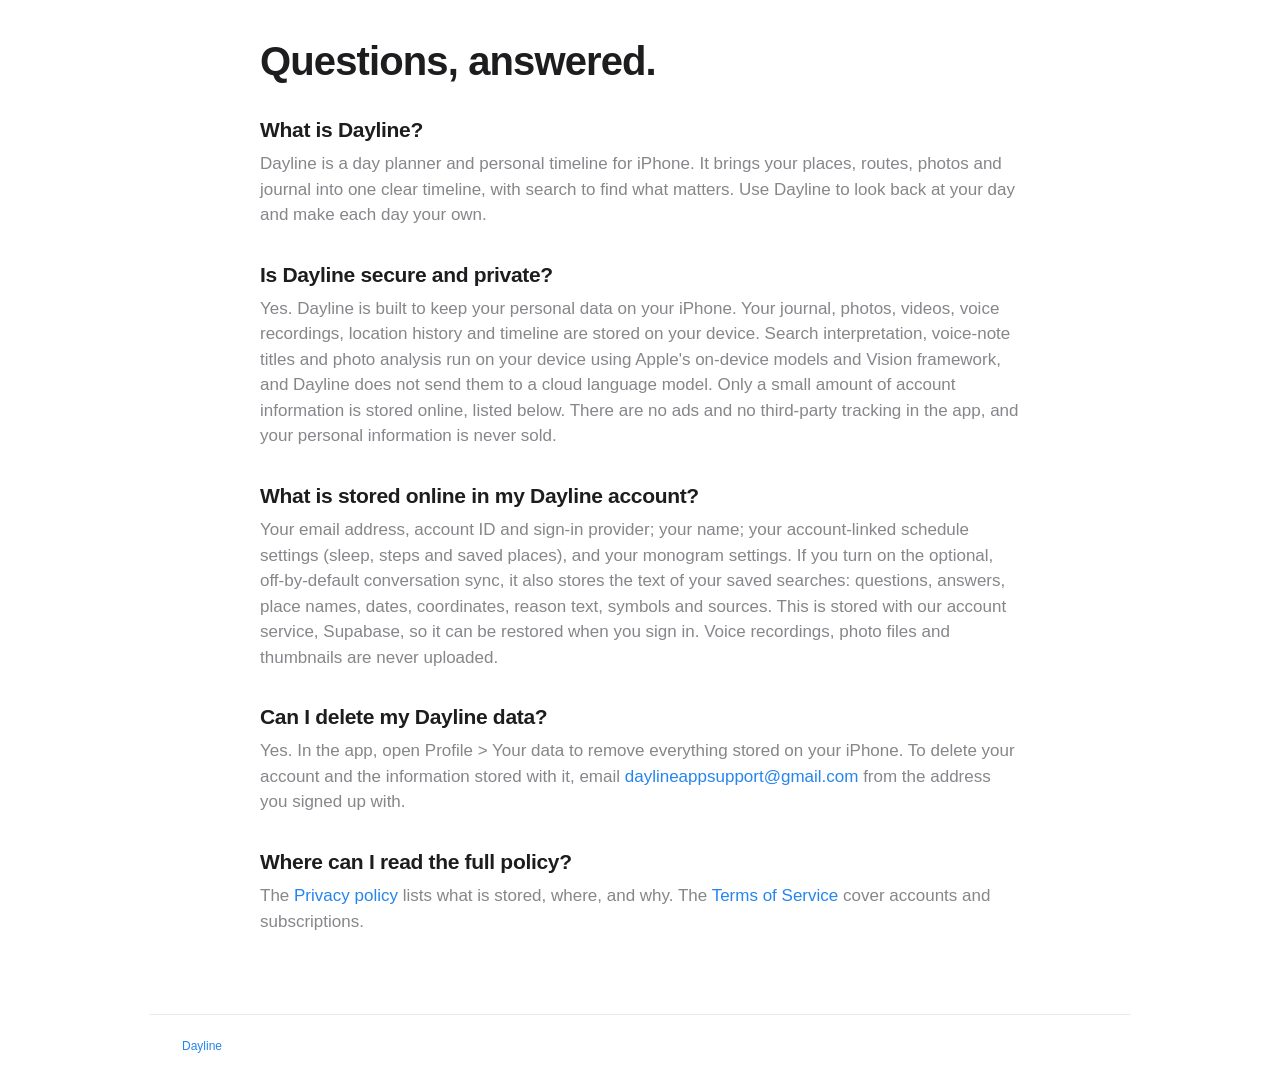
==== commit 349cb8e4: "Update index.html with new structured data scripts" ====
--- a/index.html
+++ b/index.html
@@ -243,11 +243,11 @@
 <meta name="robots" content="index,follow,max-image-preview:large,max-snippet:-1">
 <meta name="apple-mobile-web-app-title" content="Dayline">
 
-<script type="application/ld+json">{"@context": "https://schema.org", "@type": "Organization", "@id": "https://usedayline.com/#organization", "name": "Dayline", "url": "https://usedayline.com/", "logo": "https://usedayline.com/icon-512.png", "email": "daylineappsupport@gmail.com", "sameAs": ["https://x.com/appdayline"], "contactPoint": {"@type": "ContactPoint", "contactType": "customer support", "email": "daylineappsupport@gmail.com", "availableLanguage": "English"}}</script>
-<script type="application/ld+json">{"@context": "https://schema.org", "@type": "SoftwareApplication", "name": "Dayline", "url": "https://usedayline.com/", "image": "https://usedayline.com/icon-512.png", "operatingSystem": "iOS", "applicationCategory": "LifestyleApplication", "description": "See your places, routes, photos and journal in one clear timeline. Find what matters with intelligent search, and make each day your own.", "@id": "https://usedayline.com/#app", "publisher": {"@id": "https://usedayline.com/#organization"}, "offers": {"@type": "Offer", "price": "0", "priceCurrency": "USD"}, "sameAs": ["https://x.com/appdayline"]}</script>
-<script type="application/ld+json">{"@context": "https://schema.org", "@type": "WebSite", "name": "Dayline", "url": "https://usedayline.com/", "@id": "https://usedayline.com/#website", "publisher": {"@id": "https://usedayline.com/#organization"}}</script>
+<script type="application/ld+json">{"@context":"https://schema.org","@type":"SoftwareApplication","name":"Dayline","url":"https://usedayline.com/","image":"https://usedayline.com/icon-512.png","operatingSystem":"iOS","applicationCategory":"LifestyleApplication","description":"See your places, routes, photos and journal in one clear timeline. Find what matters with intelligent search, and make each day your own."}</script>
+<script type="application/ld+json">{"@context": "https://schema.org", "@type": "WebSite", "name": "Dayline", "url": "https://usedayline.com/"}</script>
 <script type="application/ld+json">{"@context": "https://schema.org", "@type": "FAQPage", "mainEntity": [{"@type": "Question", "name": "What is Dayline?", "acceptedAnswer": {"@type": "Answer", "text": "Dayline is a day planner and personal timeline for iPhone. It brings your places, routes, photos and journal into one clear timeline, with search to find what matters. Use Dayline to look back at your day and make each day your own."}}, {"@type": "Question", "name": "Is Dayline secure and private?", "acceptedAnswer": {"@type": "Answer", "text": "Yes. Dayline is built to keep your personal data on your iPhone. Your journal, photos, videos, voice recordings, location history and timeline are stored on your device. Search interpretation, voice-note titles and photo analysis run on your device using Apple's on-device models and Vision framework, and Dayline does not send them to a cloud language model. Only a small amount of account information is stored online, listed below. There are no ads and no third-party tracking in the app, and your personal information is never sold."}}, {"@type": "Question", "name": "What is stored online in my Dayline account?", "acceptedAnswer": {"@type": "Answer", "text": "Your email address, account ID and sign-in provider; your name; your account-linked schedule settings (sleep, steps and saved places), and your monogram settings. If you turn on the optional, off-by-default conversation sync, it also stores the text of your saved searches: questions, answers, place names, dates, coordinates, reason text, symbols and sources. This is stored with our account service, Supabase, so it can be restored when you sign in. Voice recordings, photo files and thumbnails are never uploaded."}}, {"@type": "Question", "name": "Can I delete my Dayline data?", "acceptedAnswer": {"@type": "Answer", "text": "Yes. In the app, open Profile > Your data to remove everything stored on your iPhone. To delete your account and the information stored with it, email daylineappsupport@gmail.com from the address you signed up with."}}]}</script>
-<style>html.return-home body{animation:none!important;opacity:1!important;transform:none!important}</style><style>@media(prefers-reduced-motion:no-preference){.rendered-line.body-enter{opacity:0!important;transform:translate3d(0,24px,0)!important;transition:opacity var(--copy-enter-ms,650ms) cubic-bezier(.25,.1,.25,1),transform var(--copy-enter-ms,650ms) cubic-bezier(.25,.1,.25,1)!important}.rendered-line.body-enter.body-entered{opacity:1!important;transform:translate3d(0,0,0)!important}}</style></head>
+<style>html.return-home body{animation:none!important;opacity:1!important;transform:none!important}</style><style>@media(prefers-reduced-motion:no-preference){.rendered-line.body-enter{opacity:0!important;transform:translate3d(0,24px,0)!important;transition:opacity var(--copy-enter-ms,650ms) cubic-bezier(.25,.1,.25,1),transform var(--copy-enter-ms,650ms) cubic-bezier(.25,.1,.25,1)!important}.rendered-line.body-enter.body-entered{opacity:1!important;transform:translate3d(0,0,0)!important}}</style><style>.dl-plus::after{content:"";content:"" / " Plus";display:inline-block;width:.66em;height:.66em;margin-left:.13em;vertical-align:-.03em;background:currentColor;-webkit-mask:url("data:image/svg+xml,%3Csvg xmlns='http://www.w3.org/2000/svg' viewBox='0 0 100 100'%3E%3Cpath d='M42 8h16v34h34v16H58v34H42V58H8V42h34z'/%3E%3C/svg%3E") center/contain no-repeat;mask:url("data:image/svg+xml,%3Csvg xmlns='http://www.w3.org/2000/svg' viewBox='0 0 100 100'%3E%3Cpath d='M42 8h16v34h34v16H58v34H42V58H8V42h34z'/%3E%3C/svg%3E") center/contain no-repeat}</style>
+</head>
 <body id="top"><svg aria-hidden="true" width="0" height="0" style="position:absolute;overflow:hidden"><defs><symbol id="status-cellular" viewBox="0 0 67 47"><g fill="var(--status-fill,#000)"><rect x="3" y="24" width="10" height="19" rx="5"/><rect x="20" y="17" width="10" height="26" rx="5"/><rect x="37" y="10" width="10" height="33" rx="5"/><rect x="54" y="2" width="10" height="41" rx="5"/></g></symbol><symbol id="status-wifi" viewBox="0 0 62 48"><g transform="translate(0.000000,48.000000) scale(0.100000,-0.100000)"
 fill="var(--status-fill,#000)" stroke="none">
 <path d="M213 446 c-69 -16 -89 -25 -151 -69 -33 -24 -42 -36 -40 -56 5 -42
@@ -272,7 +272,7 @@
 <a class="policy-link" href="/privacy">Read our privacy policy <span aria-hidden="true">›</span></a>
 </main>
 
-<section class="overview" aria-labelledby="overview-title"><h2 id="overview-title">Meet your day in Dayline.</h2><p>Review your places, routes and journal in one visual timeline. Use Search in Journal to explore supported, indexed entries in the current beta. <a href="/guide">Read the current-beta guide</a>.</p></section><section class="overview premium-overview" id="premium-features" aria-labelledby="premium-title"><h2 id="premium-title">Dayline +</h2><p class="premium-summary">Intelligent search. Photo search. Themes. Widgets. Shared streaks.</p><p><a href="/premium">Upgrade to Dayline +</a></p></section>
+<section class="overview" aria-labelledby="overview-title"><h2 id="overview-title">Meet your day in Dayline.</h2><p>Review your places, routes and journal in one visual timeline. Use Search in Journal to explore supported, indexed entries in the current beta. <a href="/guide">Read the current-beta guide</a>.</p></section><section class="overview premium-overview" id="premium-features" aria-labelledby="premium-title"><h2 id="premium-title"><span class="dl-plus">Dayline</span></h2><p class="premium-summary">Intelligent search. Photo search. Themes. Widgets. Shared streaks.</p><p><a href="/premium">Upgrade to <span class="dl-plus">Dayline</span></a></p></section>
 <section class="feature" aria-labelledby="timeline-title"><div class="feature-block"><div class="feature-media" role="img" aria-label="Blank iPhone preview, app screenshot pending"><i class="phone-button phone-action"></i><i class="phone-button phone-volume-up"></i><i class="phone-button phone-volume-down"></i><i class="phone-button phone-power"></i><i class="phone-button phone-camera"></i><div class="phone-screen"><svg class="phone-time" viewBox="0 0 116.85809 44" aria-hidden="true"><use href="#status-time" width="116.85809" height="44"/></svg><div class="phone-island"></div><svg class="phone-status" viewBox="0 0 156 30" aria-hidden="true"><use href="#status-cellular" x="0" y="0" width="41" height="28"/><use href="#status-wifi" x="53" y="0" width="37" height="30"/><use href="#status-battery" x="102" y="0" width="55" height="29"/></svg><div class="phone-home"></div></div></div><div class="feature-copy"><h2 id="timeline-title">A little more clarity.<br>For your whole day.</h2><p>Review your recorded visits, routes and geolocated journal media in Timeline.</p><h3>Review your timeline</h3><ol><li>Open Timeline to see recorded visits, routes and geolocated journal media.</li><li>Choose Day, Week, Month or Year to change the period.</li><li>Recording depends on your permissions and the location updates delivered by iOS.</li></ol></div></div></section>
 <section class="feature" aria-labelledby="assistant-title"><div class="feature-block"><div class="feature-media" role="img" aria-label="Blank iPhone preview, app screenshot pending"><i class="phone-button phone-action"></i><i class="phone-button phone-volume-up"></i><i class="phone-button phone-volume-down"></i><i class="phone-button phone-power"></i><i class="phone-button phone-camera"></i><div class="phone-screen"><svg class="phone-time" viewBox="0 0 116.85809 44" aria-hidden="true"><use href="#status-time" width="116.85809" height="44"/></svg><div class="phone-island"></div><svg class="phone-status" viewBox="0 0 156 30" aria-hidden="true"><use href="#status-cellular" x="0" y="0" width="41" height="28"/><use href="#status-wifi" x="53" y="0" width="37" height="30"/><use href="#status-battery" x="102" y="0" width="55" height="29"/></svg><div class="phone-home"></div></div></div><div class="feature-copy"><h2 id="assistant-title">Your day.<br>In your own words.</h2><p>Search your journal with a question or a voice clip. Results depend on supported, enabled indexing in the current beta.</p><h3>Search your journal</h3><ol><li>Open Journal, then tap the magnifying-glass Search control.</li><li>Type a question or use the microphone. Available results depend on supported, enabled indexing.</li><li>Exiting Search ends the session. Opening a place and returning keeps the session.</li></ol></div></div></section>
 <section class="feature" aria-labelledby="moments-title"><div class="feature-block"><div class="feature-media" role="img" aria-label="Blank iPhone preview, app screenshot pending"><i class="phone-button phone-action"></i><i class="phone-button phone-volume-up"></i><i class="phone-button phone-volume-down"></i><i class="phone-button phone-power"></i><i class="phone-button phone-camera"></i><div class="phone-screen"><svg class="phone-time" viewBox="0 0 116.85809 44" aria-hidden="true"><use href="#status-time" width="116.85809" height="44"/></svg><div class="phone-island"></div><svg class="phone-status" viewBox="0 0 156 30" aria-hidden="true"><use href="#status-cellular" x="0" y="0" width="41" height="28"/><use href="#status-wifi" x="53" y="0" width="37" height="30"/><use href="#status-battery" x="102" y="0" width="55" height="29"/></svg><div class="phone-home"></div></div></div><div class="feature-copy"><h2 id="moments-title">The moments.<br>And the memories.</h2><p>Add photos or videos to a journal entry. Photo-search indexing needs supported, enabled access and locally available photos.</p><h3>Choose what to include</h3><ol><li>Open Journal &gt; + to start a note.</li><li>Use + in the editor, then Photos, to choose photos or videos.</li><li>Photo-search indexing is not guaranteed in this beta.</li></ol></div></div></section>
@@ -285,7 +285,7 @@
 <section class="feature" aria-labelledby="choice-title"><div class="feature-block"><div class="feature-media" role="img" aria-label="Blank iPhone preview, app screenshot pending"><i class="phone-button phone-action"></i><i class="phone-button phone-volume-up"></i><i class="phone-button phone-volume-down"></i><i class="phone-button phone-power"></i><i class="phone-button phone-camera"></i><div class="phone-screen"><svg class="phone-time" viewBox="0 0 116.85809 44" aria-hidden="true"><use href="#status-time" width="116.85809" height="44"/></svg><div class="phone-island"></div><svg class="phone-status" viewBox="0 0 156 30" aria-hidden="true"><use href="#status-cellular" x="0" y="0" width="41" height="28"/><use href="#status-wifi" x="53" y="0" width="37" height="30"/><use href="#status-battery" x="102" y="0" width="55" height="29"/></svg><div class="phone-home"></div></div></div><div class="feature-copy"><h2 id="choice-title">What stays on your phone?</h2><p>Your timeline and journal stay local in this beta. Removing local data does not delete your server account or every copy of your data.</p><h3>Remove local data</h3><ol><li>Open Profile &gt; Your data.</li><li>Tap Delete Local Account Data when signed in, or Delete Data on This iPhone. Confirm Delete.</li><li>This is permanent local removal. Read the privacy policy for the full limits.</li></ol></div></div></section>
 <style>.faq{border-top:1px solid var(--line);padding:72px 28px 80px}.faq-inner{max-width:760px;margin:0 auto}.faq h2{font-size:40px;line-height:1.1;letter-spacing:-.022em;margin:0 0 28px}.faq h3{font-size:21px;line-height:1.25;letter-spacing:-.015em;margin:34px 0 8px}.faq p{font-size:17px;line-height:1.5;color:var(--secondary);margin:0}.faq a{color:var(--accent)}@media(max-width:700px){.faq h2{font-size:32px}.faq{padding:52px 22px 60px}}</style>
 <section class="faq" id="faq" aria-labelledby="faq-title"><div class="faq-inner"><h2 id="faq-title">Questions, answered.</h2><h3>What is Dayline?</h3><p>Dayline is a day planner and personal timeline for iPhone. It brings your places, routes, photos and journal into one clear timeline, with search to find what matters. Use Dayline to look back at your day and make each day your own.</p><h3>Is Dayline secure and private?</h3><p>Yes. Dayline is built to keep your personal data on your iPhone. Your journal, photos, videos, voice recordings, location history and timeline are stored on your device. Search interpretation, voice-note titles and photo analysis run on your device using Apple's on-device models and Vision framework, and Dayline does not send them to a cloud language model. Only a small amount of account information is stored online, listed below. There are no ads and no third-party tracking in the app, and your personal information is never sold.</p><h3>What is stored online in my Dayline account?</h3><p>Your email address, account ID and sign-in provider; your name; your account-linked schedule settings (sleep, steps and saved places), and your monogram settings. If you turn on the optional, off-by-default conversation sync, it also stores the text of your saved searches: questions, answers, place names, dates, coordinates, reason text, symbols and sources. This is stored with our account service, Supabase, so it can be restored when you sign in. Voice recordings, photo files and thumbnails are never uploaded.</p><h3>Can I delete my Dayline data?</h3><p>Yes. In the app, open Profile &gt; Your data to remove everything stored on your iPhone. To delete your account and the information stored with it, email <a href="mailto:daylineappsupport@gmail.com">daylineappsupport@gmail.com</a> from the address you signed up with.</p><h3>Where can I read the full policy?</h3><p>The <a href="/privacy">Privacy policy</a> lists what is stored, where, and why. The <a href="/terms">Terms of Service</a> cover accounts and subscriptions.</p></div></section>
-<footer><a href="#top">Dayline</a><span> &middot; <a href="/about">About</a> &middot; <a href="/privacy">Privacy</a> &middot; <a href="/terms">Terms</a> &middot; <a href="mailto:daylineappsupport@gmail.com">Support</a> &middot; <a href="https://x.com/appdayline" rel="me noopener">X</a></span></footer>
+<footer><a href="#top">Dayline</a></footer>
 <script>
 
 // Passive scroll sampling: no layout reads, wheel/touch handlers or scroll cancellation.
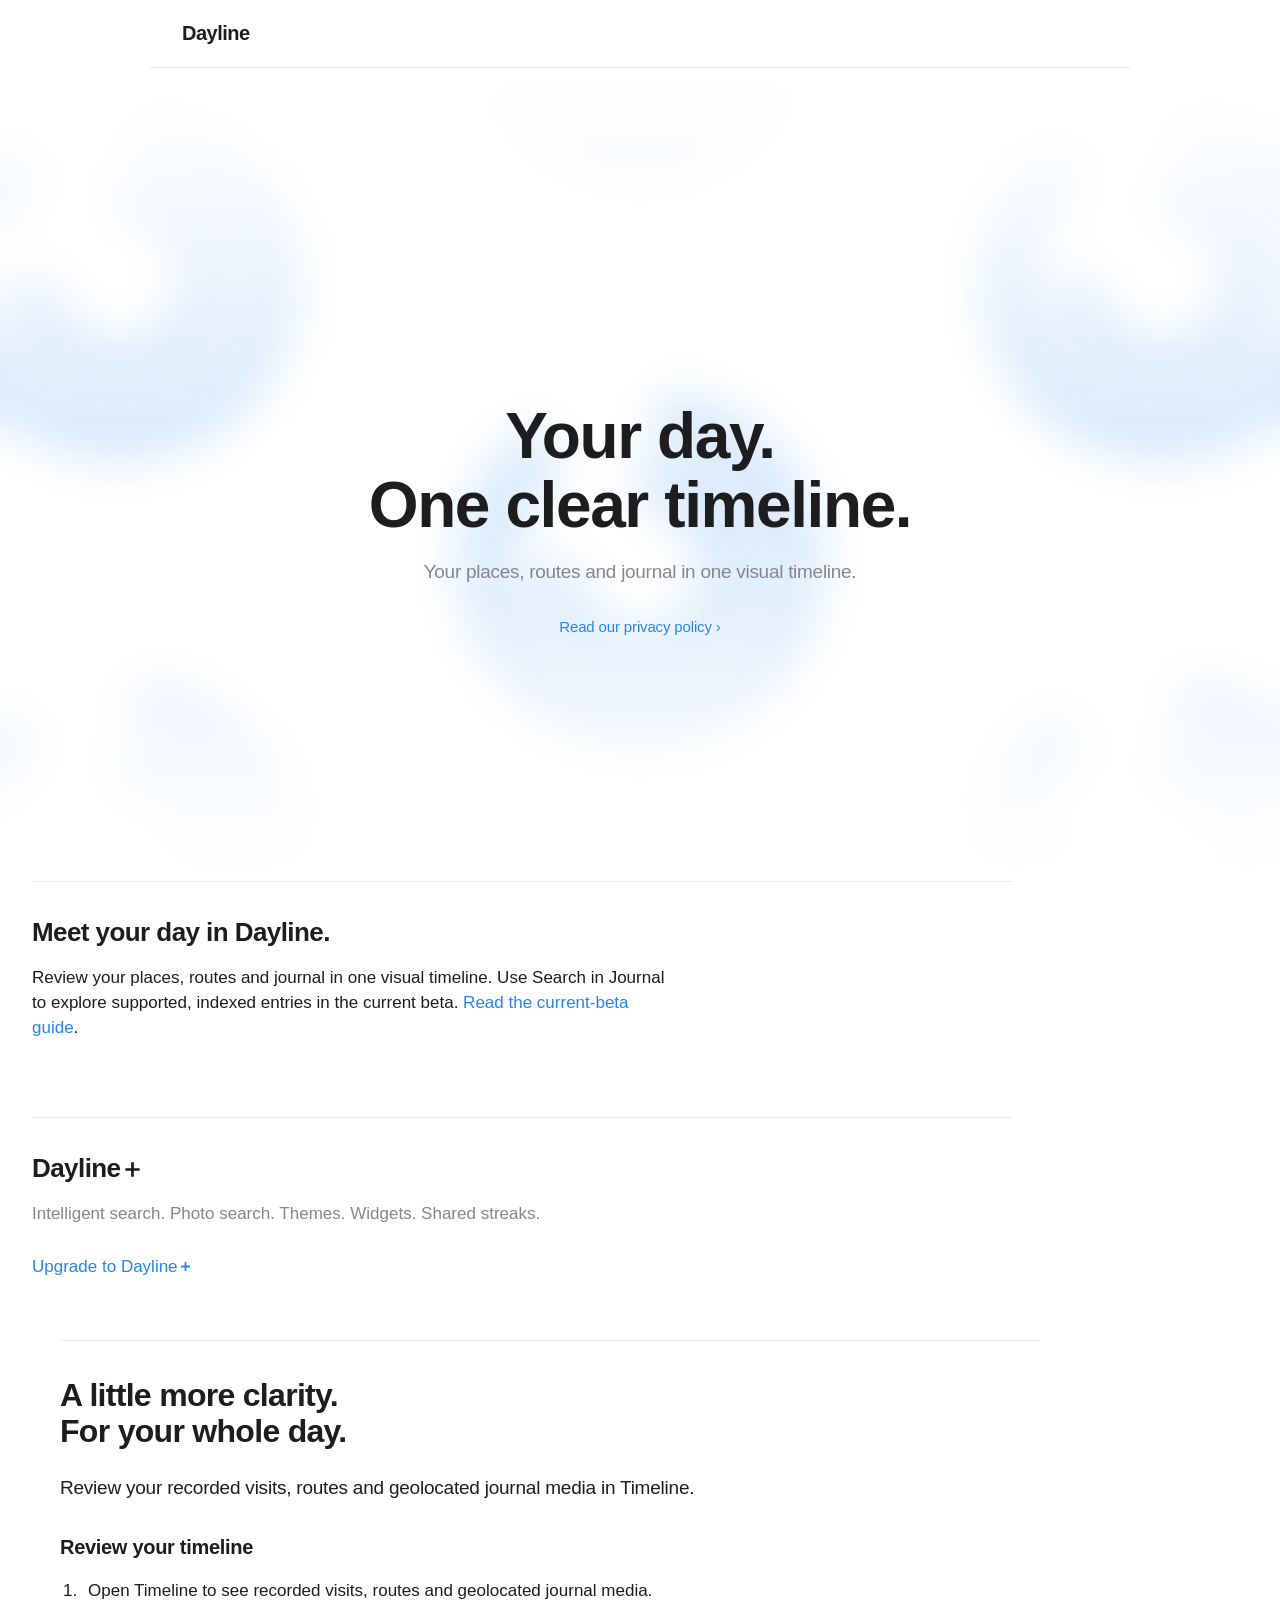
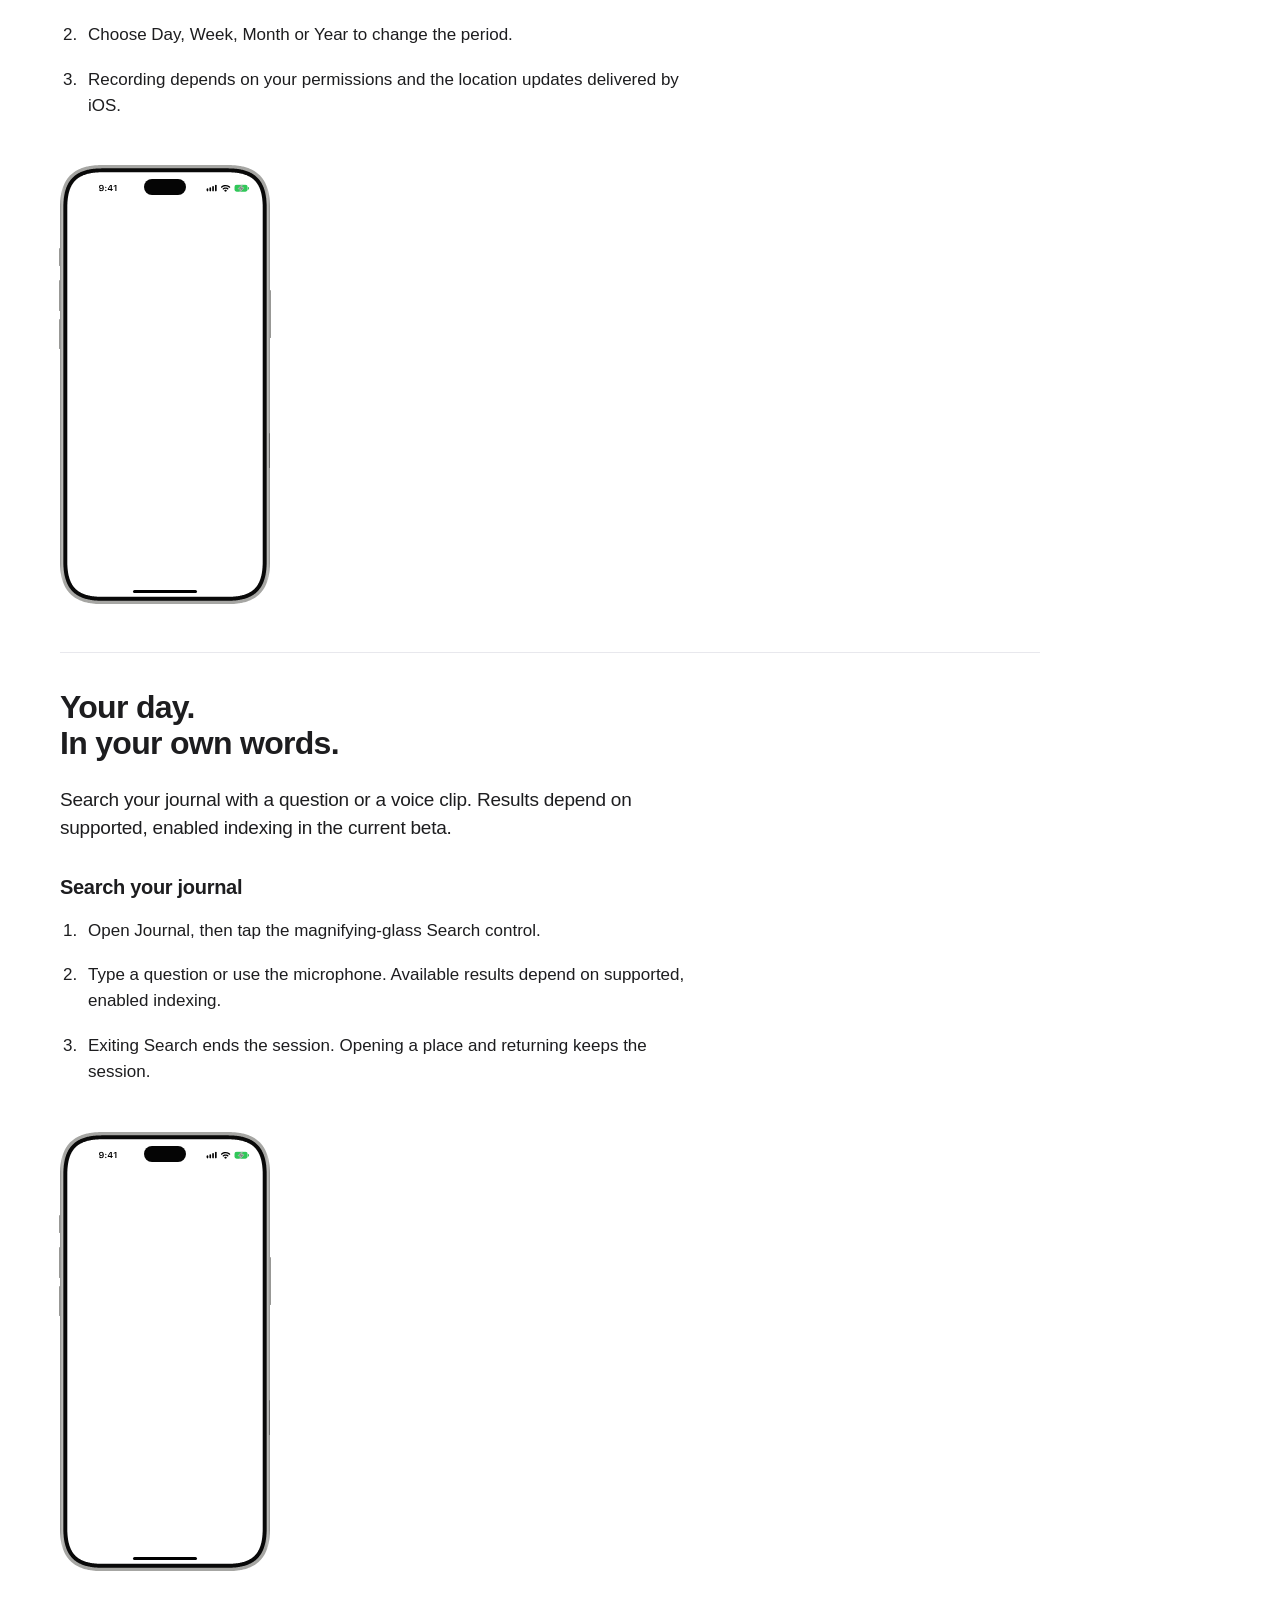
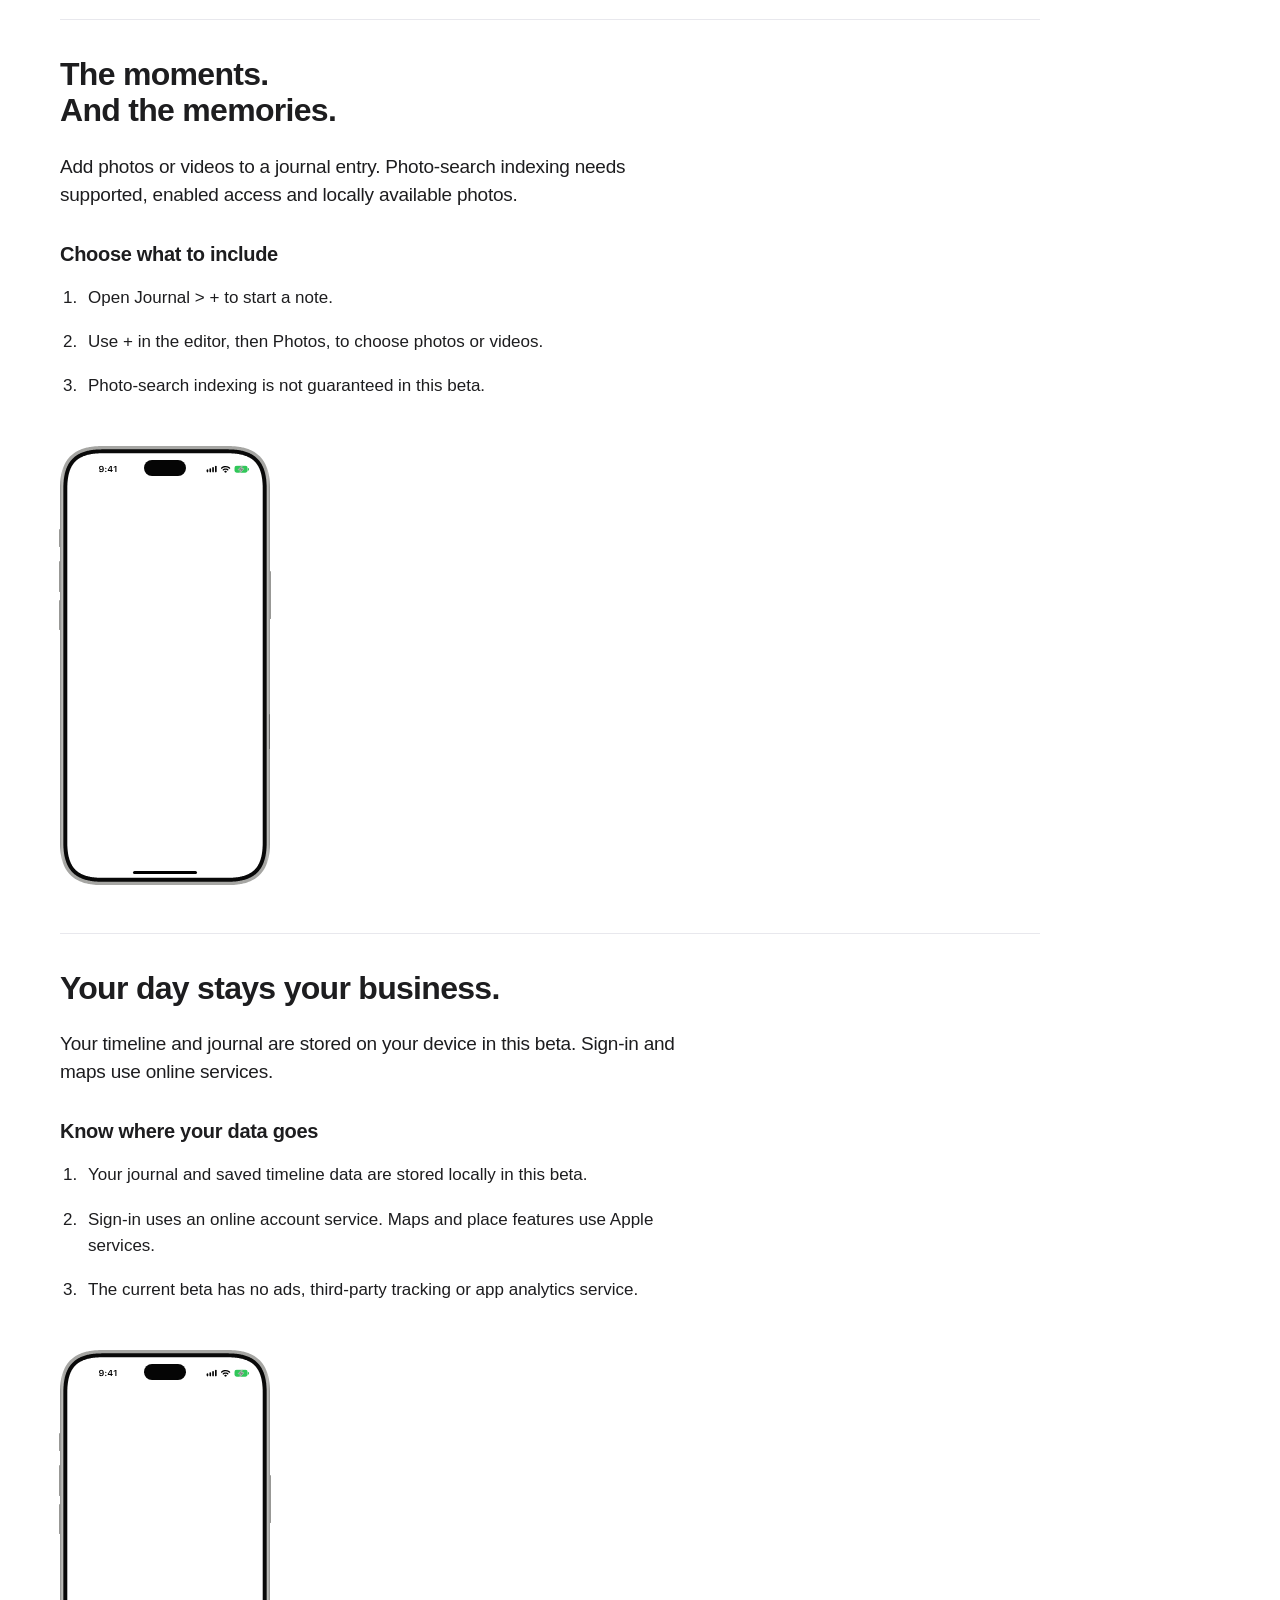
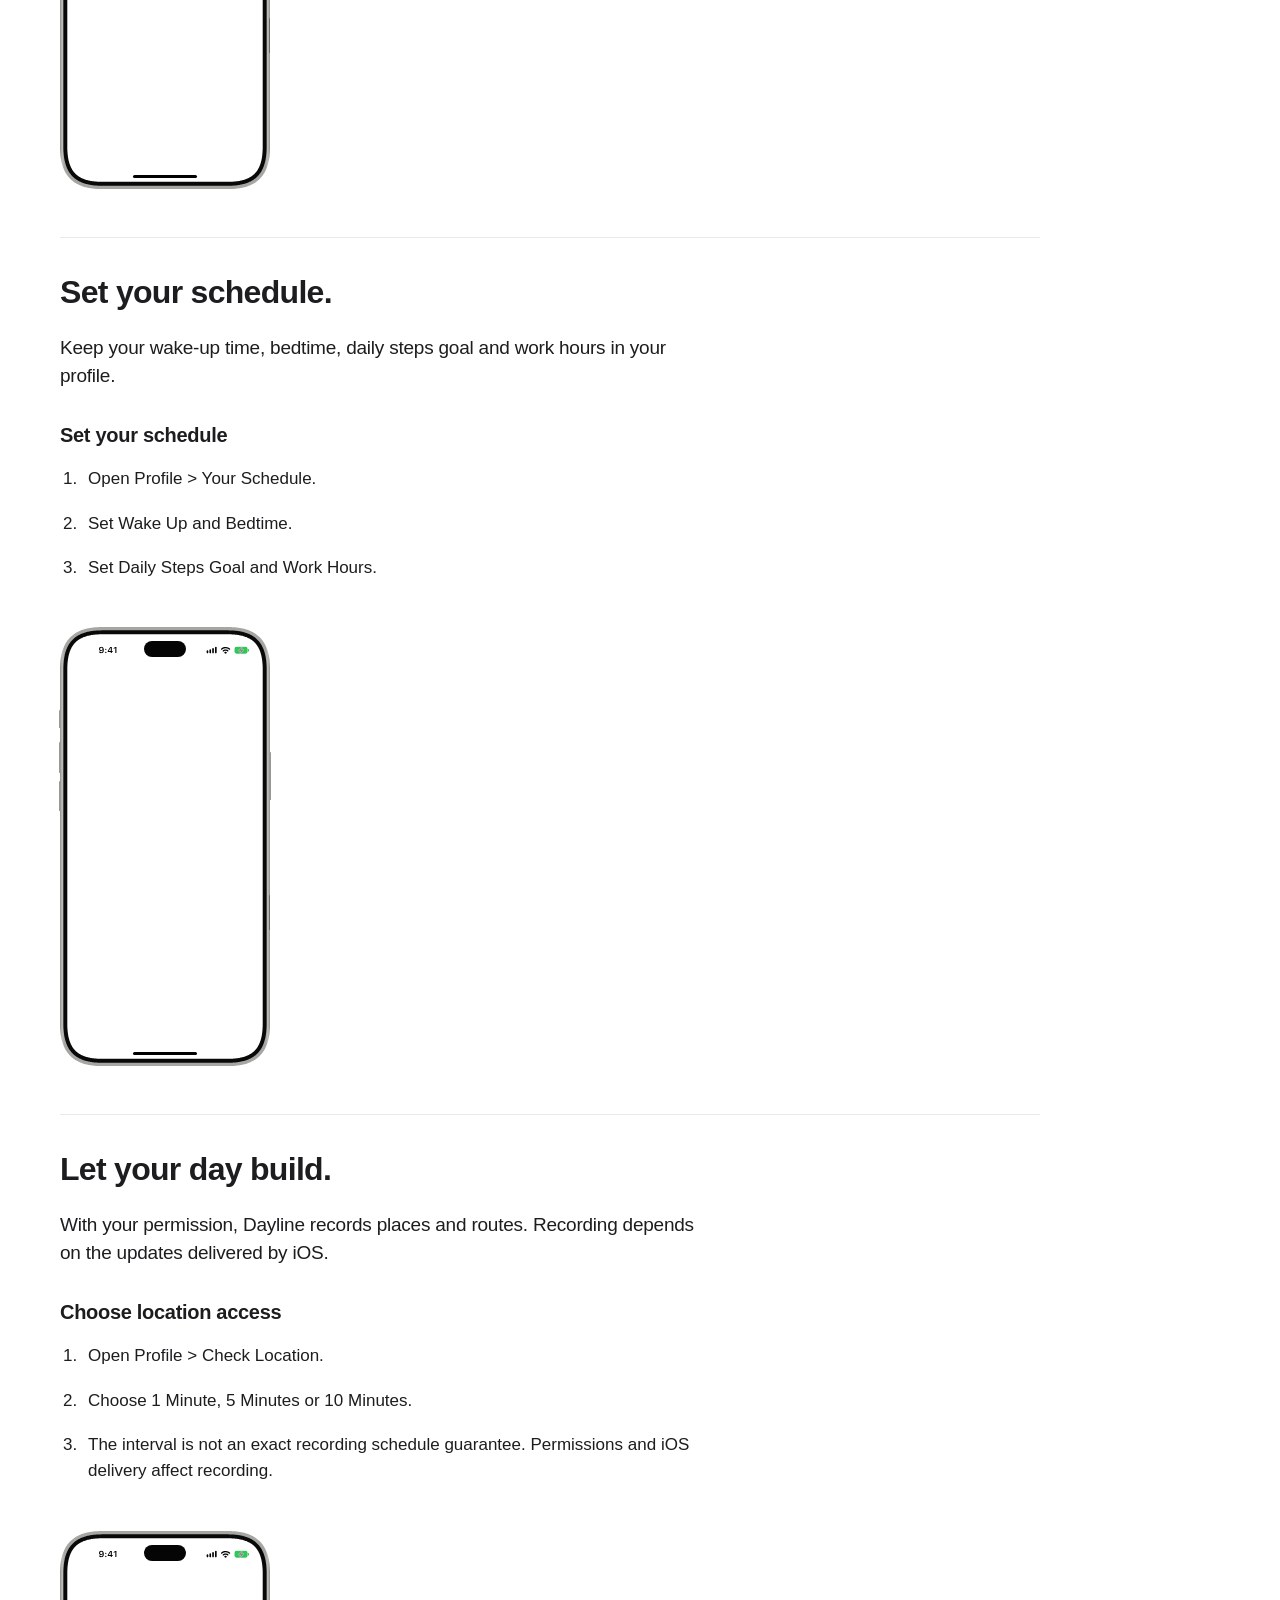
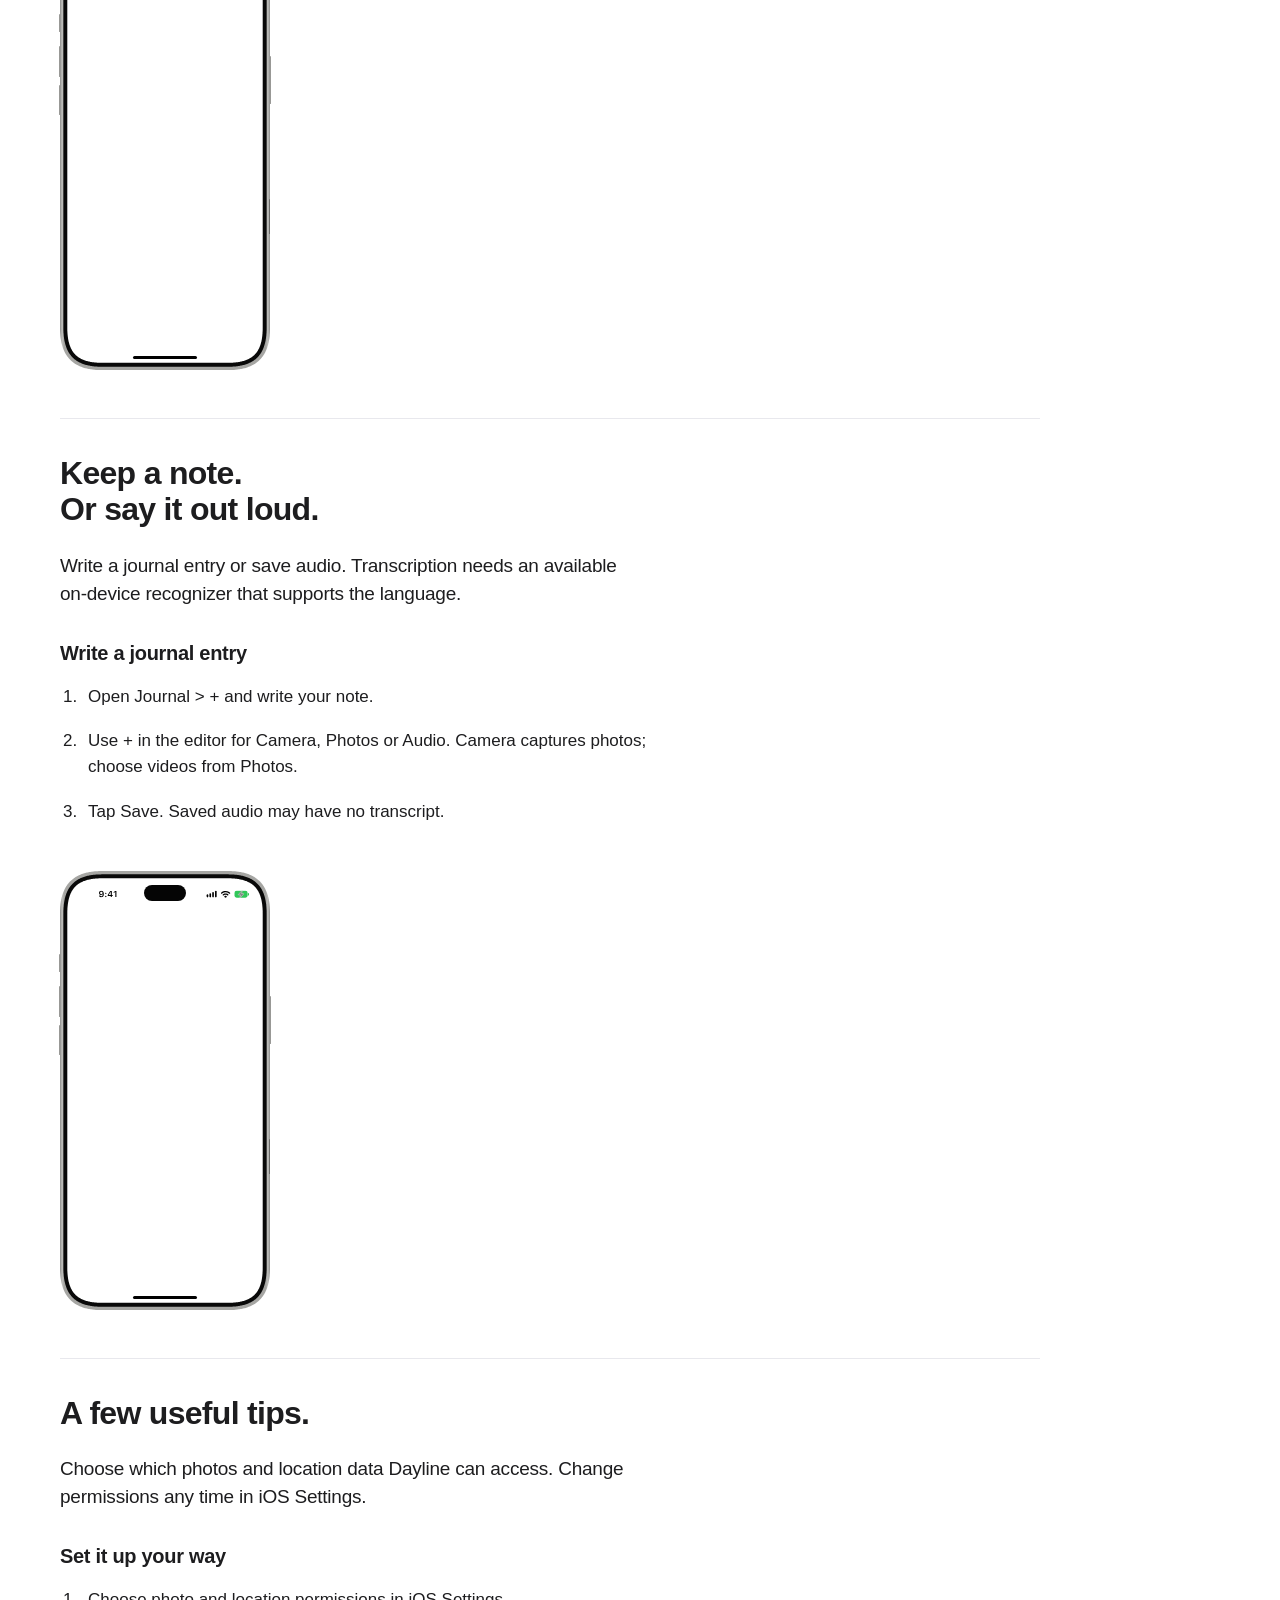
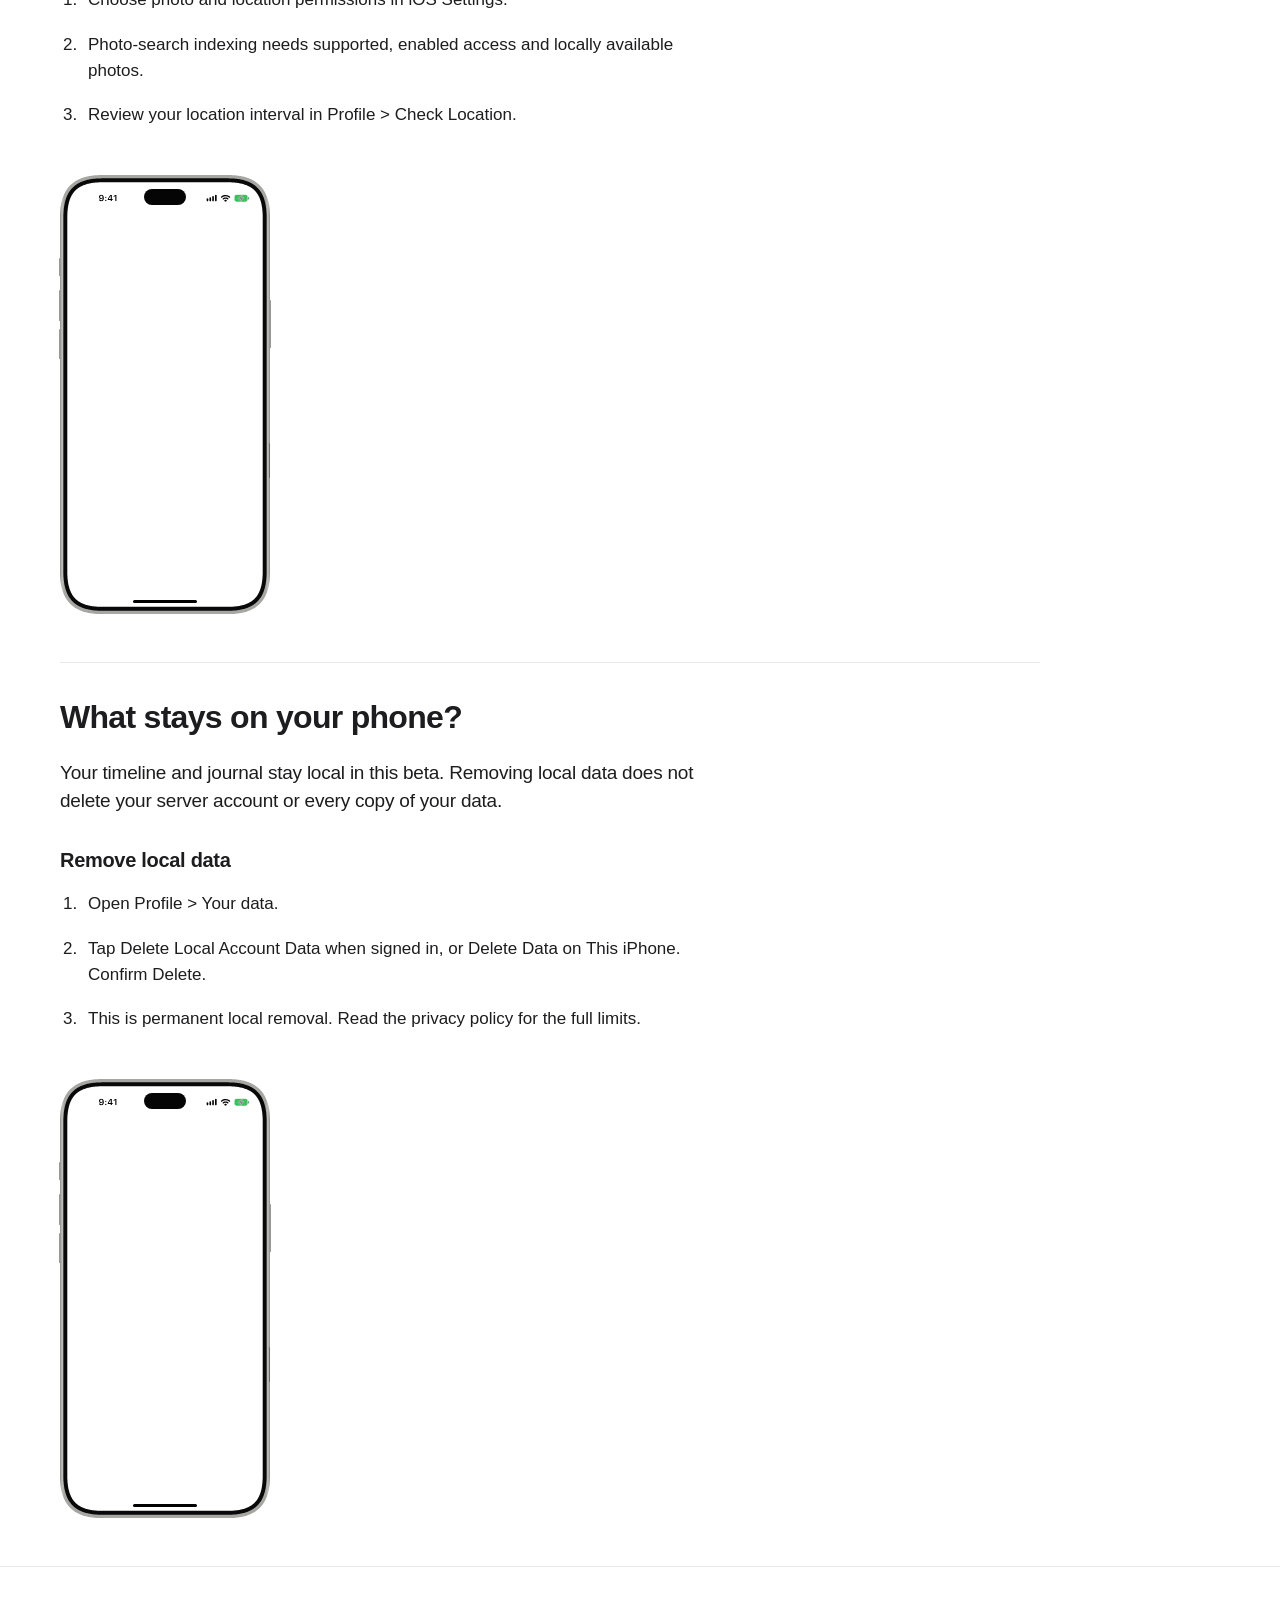
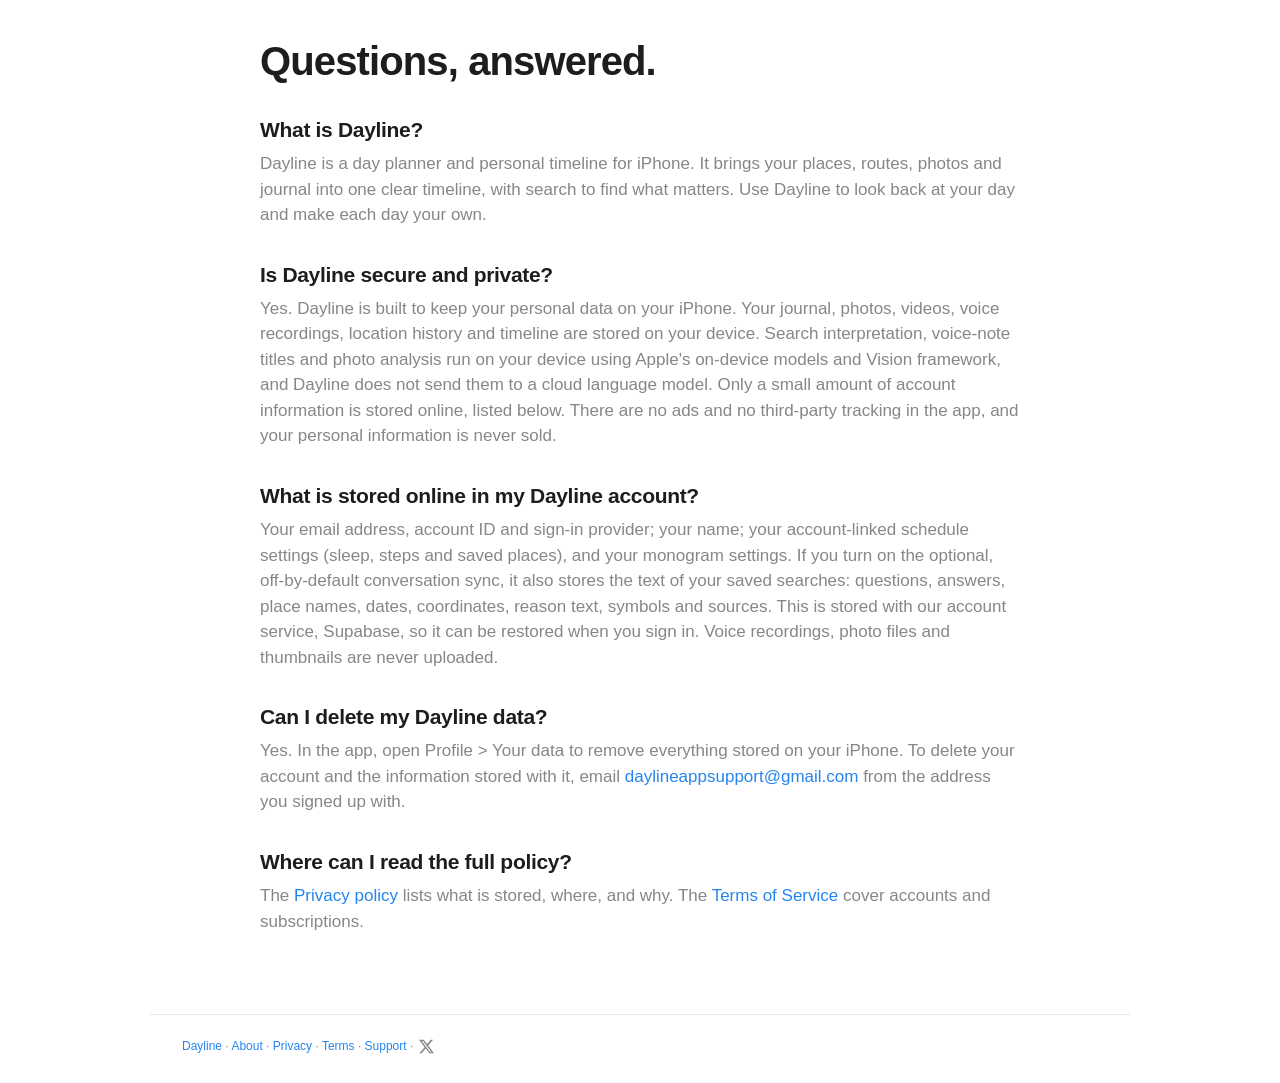
==== commit 46b2d4c1: "Enhance SEO with structured data in index.html Added structured data scripts for Organization and FA" ====
--- a/index.html
+++ b/index.html
@@ -243,10 +243,12 @@
 <meta name="robots" content="index,follow,max-image-preview:large,max-snippet:-1">
 <meta name="apple-mobile-web-app-title" content="Dayline">
 
-<script type="application/ld+json">{"@context":"https://schema.org","@type":"SoftwareApplication","name":"Dayline","url":"https://usedayline.com/","image":"https://usedayline.com/icon-512.png","operatingSystem":"iOS","applicationCategory":"LifestyleApplication","description":"See your places, routes, photos and journal in one clear timeline. Find what matters with intelligent search, and make each day your own."}</script>
-<script type="application/ld+json">{"@context": "https://schema.org", "@type": "WebSite", "name": "Dayline", "url": "https://usedayline.com/"}</script>
+<script type="application/ld+json">{"@context": "https://schema.org", "@type": "Organization", "@id": "https://usedayline.com/#organization", "name": "Dayline", "url": "https://usedayline.com/", "logo": "https://usedayline.com/icon-512.png", "email": "daylineappsupport@gmail.com", "sameAs": ["https://x.com/appdayline"], "contactPoint": {"@type": "ContactPoint", "contactType": "customer support", "email": "daylineappsupport@gmail.com", "availableLanguage": "English"}}</script>
+<script type="application/ld+json">{"@context": "https://schema.org", "@type": "SoftwareApplication", "name": "Dayline", "url": "https://usedayline.com/", "image": "https://usedayline.com/icon-512.png", "operatingSystem": "iOS", "applicationCategory": "LifestyleApplication", "description": "See your places, routes, photos and journal in one clear timeline. Find what matters with intelligent search, and make each day your own.", "@id": "https://usedayline.com/#app", "publisher": {"@id": "https://usedayline.com/#organization"}, "offers": {"@type": "Offer", "price": "0", "priceCurrency": "USD"}, "sameAs": ["https://x.com/appdayline"]}</script>
+<script type="application/ld+json">{"@context": "https://schema.org", "@type": "WebSite", "name": "Dayline", "url": "https://usedayline.com/", "@id": "https://usedayline.com/#website", "publisher": {"@id": "https://usedayline.com/#organization"}}</script>
 <script type="application/ld+json">{"@context": "https://schema.org", "@type": "FAQPage", "mainEntity": [{"@type": "Question", "name": "What is Dayline?", "acceptedAnswer": {"@type": "Answer", "text": "Dayline is a day planner and personal timeline for iPhone. It brings your places, routes, photos and journal into one clear timeline, with search to find what matters. Use Dayline to look back at your day and make each day your own."}}, {"@type": "Question", "name": "Is Dayline secure and private?", "acceptedAnswer": {"@type": "Answer", "text": "Yes. Dayline is built to keep your personal data on your iPhone. Your journal, photos, videos, voice recordings, location history and timeline are stored on your device. Search interpretation, voice-note titles and photo analysis run on your device using Apple's on-device models and Vision framework, and Dayline does not send them to a cloud language model. Only a small amount of account information is stored online, listed below. There are no ads and no third-party tracking in the app, and your personal information is never sold."}}, {"@type": "Question", "name": "What is stored online in my Dayline account?", "acceptedAnswer": {"@type": "Answer", "text": "Your email address, account ID and sign-in provider; your name; your account-linked schedule settings (sleep, steps and saved places), and your monogram settings. If you turn on the optional, off-by-default conversation sync, it also stores the text of your saved searches: questions, answers, place names, dates, coordinates, reason text, symbols and sources. This is stored with our account service, Supabase, so it can be restored when you sign in. Voice recordings, photo files and thumbnails are never uploaded."}}, {"@type": "Question", "name": "Can I delete my Dayline data?", "acceptedAnswer": {"@type": "Answer", "text": "Yes. In the app, open Profile > Your data to remove everything stored on your iPhone. To delete your account and the information stored with it, email daylineappsupport@gmail.com from the address you signed up with."}}]}</script>
 <style>html.return-home body{animation:none!important;opacity:1!important;transform:none!important}</style><style>@media(prefers-reduced-motion:no-preference){.rendered-line.body-enter{opacity:0!important;transform:translate3d(0,24px,0)!important;transition:opacity var(--copy-enter-ms,650ms) cubic-bezier(.25,.1,.25,1),transform var(--copy-enter-ms,650ms) cubic-bezier(.25,.1,.25,1)!important}.rendered-line.body-enter.body-entered{opacity:1!important;transform:translate3d(0,0,0)!important}}</style><style>.dl-plus::after{content:"";content:"" / " Plus";display:inline-block;width:.66em;height:.66em;margin-left:.13em;vertical-align:-.03em;background:currentColor;-webkit-mask:url("data:image/svg+xml,%3Csvg xmlns='http://www.w3.org/2000/svg' viewBox='0 0 100 100'%3E%3Cpath d='M42 8h16v34h34v16H58v34H42V58H8V42h34z'/%3E%3C/svg%3E") center/contain no-repeat;mask:url("data:image/svg+xml,%3Csvg xmlns='http://www.w3.org/2000/svg' viewBox='0 0 100 100'%3E%3Cpath d='M42 8h16v34h34v16H58v34H42V58H8V42h34z'/%3E%3C/svg%3E") center/contain no-repeat}</style>
+<style>footer .soc{display:inline-flex;align-items:center;gap:14px;margin-left:2px;vertical-align:middle}footer .soc a{display:inline-flex;color:var(--secondary,#86868b);line-height:0}footer .soc a:hover{color:var(--text,#1d1d1f);text-decoration:none}footer .soc svg{width:15px;height:15px;fill:currentColor}</style>
 </head>
 <body id="top"><svg aria-hidden="true" width="0" height="0" style="position:absolute;overflow:hidden"><defs><symbol id="status-cellular" viewBox="0 0 67 47"><g fill="var(--status-fill,#000)"><rect x="3" y="24" width="10" height="19" rx="5"/><rect x="20" y="17" width="10" height="26" rx="5"/><rect x="37" y="10" width="10" height="33" rx="5"/><rect x="54" y="2" width="10" height="41" rx="5"/></g></symbol><symbol id="status-wifi" viewBox="0 0 62 48"><g transform="translate(0.000000,48.000000) scale(0.100000,-0.100000)"
 fill="var(--status-fill,#000)" stroke="none">
@@ -285,7 +287,7 @@
 <section class="feature" aria-labelledby="choice-title"><div class="feature-block"><div class="feature-media" role="img" aria-label="Blank iPhone preview, app screenshot pending"><i class="phone-button phone-action"></i><i class="phone-button phone-volume-up"></i><i class="phone-button phone-volume-down"></i><i class="phone-button phone-power"></i><i class="phone-button phone-camera"></i><div class="phone-screen"><svg class="phone-time" viewBox="0 0 116.85809 44" aria-hidden="true"><use href="#status-time" width="116.85809" height="44"/></svg><div class="phone-island"></div><svg class="phone-status" viewBox="0 0 156 30" aria-hidden="true"><use href="#status-cellular" x="0" y="0" width="41" height="28"/><use href="#status-wifi" x="53" y="0" width="37" height="30"/><use href="#status-battery" x="102" y="0" width="55" height="29"/></svg><div class="phone-home"></div></div></div><div class="feature-copy"><h2 id="choice-title">What stays on your phone?</h2><p>Your timeline and journal stay local in this beta. Removing local data does not delete your server account or every copy of your data.</p><h3>Remove local data</h3><ol><li>Open Profile &gt; Your data.</li><li>Tap Delete Local Account Data when signed in, or Delete Data on This iPhone. Confirm Delete.</li><li>This is permanent local removal. Read the privacy policy for the full limits.</li></ol></div></div></section>
 <style>.faq{border-top:1px solid var(--line);padding:72px 28px 80px}.faq-inner{max-width:760px;margin:0 auto}.faq h2{font-size:40px;line-height:1.1;letter-spacing:-.022em;margin:0 0 28px}.faq h3{font-size:21px;line-height:1.25;letter-spacing:-.015em;margin:34px 0 8px}.faq p{font-size:17px;line-height:1.5;color:var(--secondary);margin:0}.faq a{color:var(--accent)}@media(max-width:700px){.faq h2{font-size:32px}.faq{padding:52px 22px 60px}}</style>
 <section class="faq" id="faq" aria-labelledby="faq-title"><div class="faq-inner"><h2 id="faq-title">Questions, answered.</h2><h3>What is Dayline?</h3><p>Dayline is a day planner and personal timeline for iPhone. It brings your places, routes, photos and journal into one clear timeline, with search to find what matters. Use Dayline to look back at your day and make each day your own.</p><h3>Is Dayline secure and private?</h3><p>Yes. Dayline is built to keep your personal data on your iPhone. Your journal, photos, videos, voice recordings, location history and timeline are stored on your device. Search interpretation, voice-note titles and photo analysis run on your device using Apple's on-device models and Vision framework, and Dayline does not send them to a cloud language model. Only a small amount of account information is stored online, listed below. There are no ads and no third-party tracking in the app, and your personal information is never sold.</p><h3>What is stored online in my Dayline account?</h3><p>Your email address, account ID and sign-in provider; your name; your account-linked schedule settings (sleep, steps and saved places), and your monogram settings. If you turn on the optional, off-by-default conversation sync, it also stores the text of your saved searches: questions, answers, place names, dates, coordinates, reason text, symbols and sources. This is stored with our account service, Supabase, so it can be restored when you sign in. Voice recordings, photo files and thumbnails are never uploaded.</p><h3>Can I delete my Dayline data?</h3><p>Yes. In the app, open Profile &gt; Your data to remove everything stored on your iPhone. To delete your account and the information stored with it, email <a href="mailto:daylineappsupport@gmail.com">daylineappsupport@gmail.com</a> from the address you signed up with.</p><h3>Where can I read the full policy?</h3><p>The <a href="/privacy">Privacy policy</a> lists what is stored, where, and why. The <a href="/terms">Terms of Service</a> cover accounts and subscriptions.</p></div></section>
-<footer><a href="#top">Dayline</a></footer>
+<footer><a href="#top">Dayline</a><span> &middot; <a href="/about">About</a> &middot; <a href="/privacy">Privacy</a> &middot; <a href="/terms">Terms</a> &middot; <a href="mailto:daylineappsupport@gmail.com">Support</a> &middot; <span class="soc"><a href="https://x.com/appdayline" rel="me noopener" aria-label="Dayline on X"><svg viewBox="0 0 24 24" aria-hidden="true"><path d="M18.901 1.153h3.68l-8.04 9.19L24 22.846h-7.406l-5.8-7.584-6.638 7.584H.474l8.6-9.83L0 1.154h7.594l5.243 6.932ZM17.61 20.644h2.039L6.486 3.24H4.298Z"/></svg></a></span></span></footer>
 <script>
 
 // Passive scroll sampling: no layout reads, wheel/touch handlers or scroll cancellation.
@@ -329,7 +331,7 @@
  });
  document.querySelectorAll('.hero .entrance-word').forEach(element=>element.addEventListener('animationend',()=>element.classList.add('entrance-finished'),{once:true}));
  const bodyEntrance=new IntersectionObserver(entries=>entries.forEach(entry=>{if(entry.isIntersecting){entry.target.style.setProperty('--copy-enter-ms',getComputedStyle(document.documentElement).getPropertyValue('--copy-enter-ms'));entry.target.classList.add('body-entered');bodyEntrance.unobserve(entry.target);}}),{rootMargin:'0px',threshold:0});
- const selector='.overview h2,.overview p,.overview li,.feature-copy h2,.feature-copy h3,.feature-copy p,.feature-copy li,footer';
+ const selector='.overview h2,.overview p,.overview li,.feature-copy h2,.feature-copy h3,.feature-copy p,.feature-copy li';
  const original=new Map([...document.querySelectorAll(selector)].map(block=>[block,block.innerHTML]));
  const splitLines=(block,rebuild=false)=>{
   const entered=rebuild&&[...block.querySelectorAll('.rendered-line')].some(line=>line.classList.contains('body-entered'));
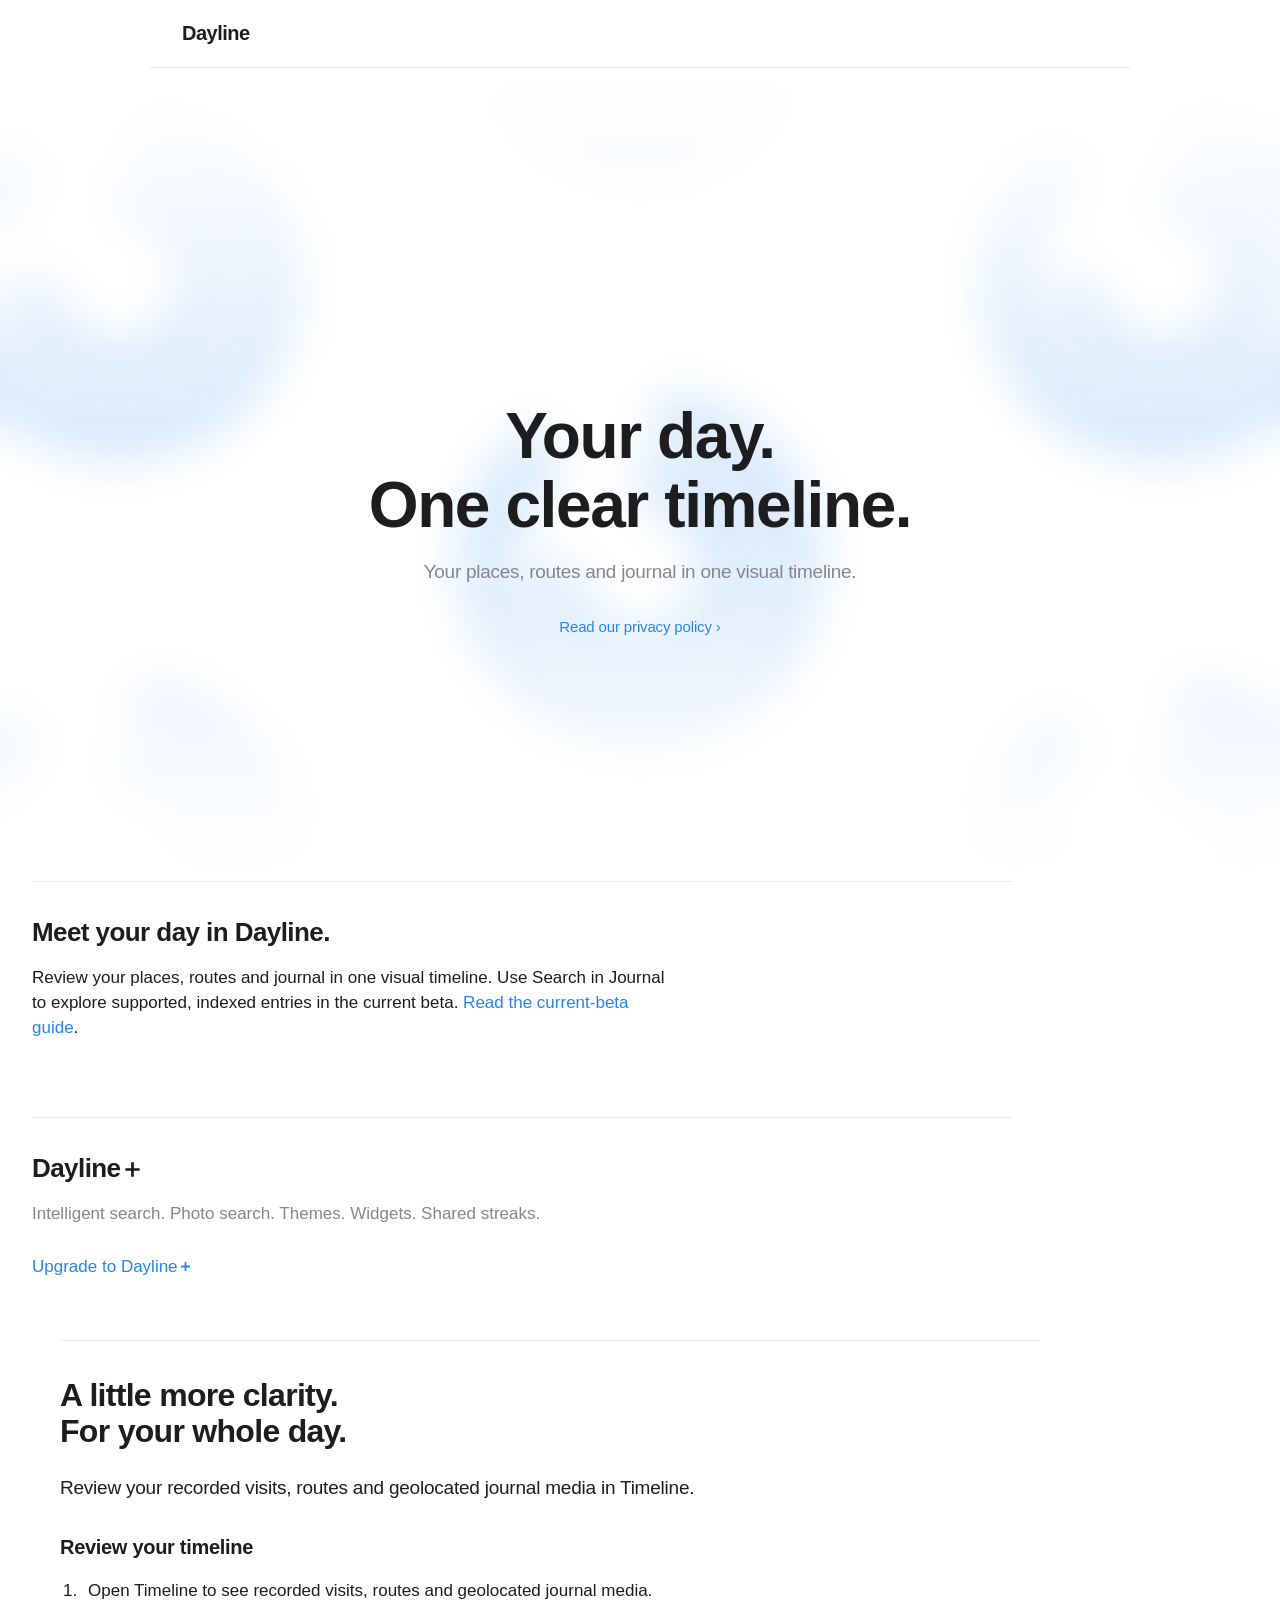
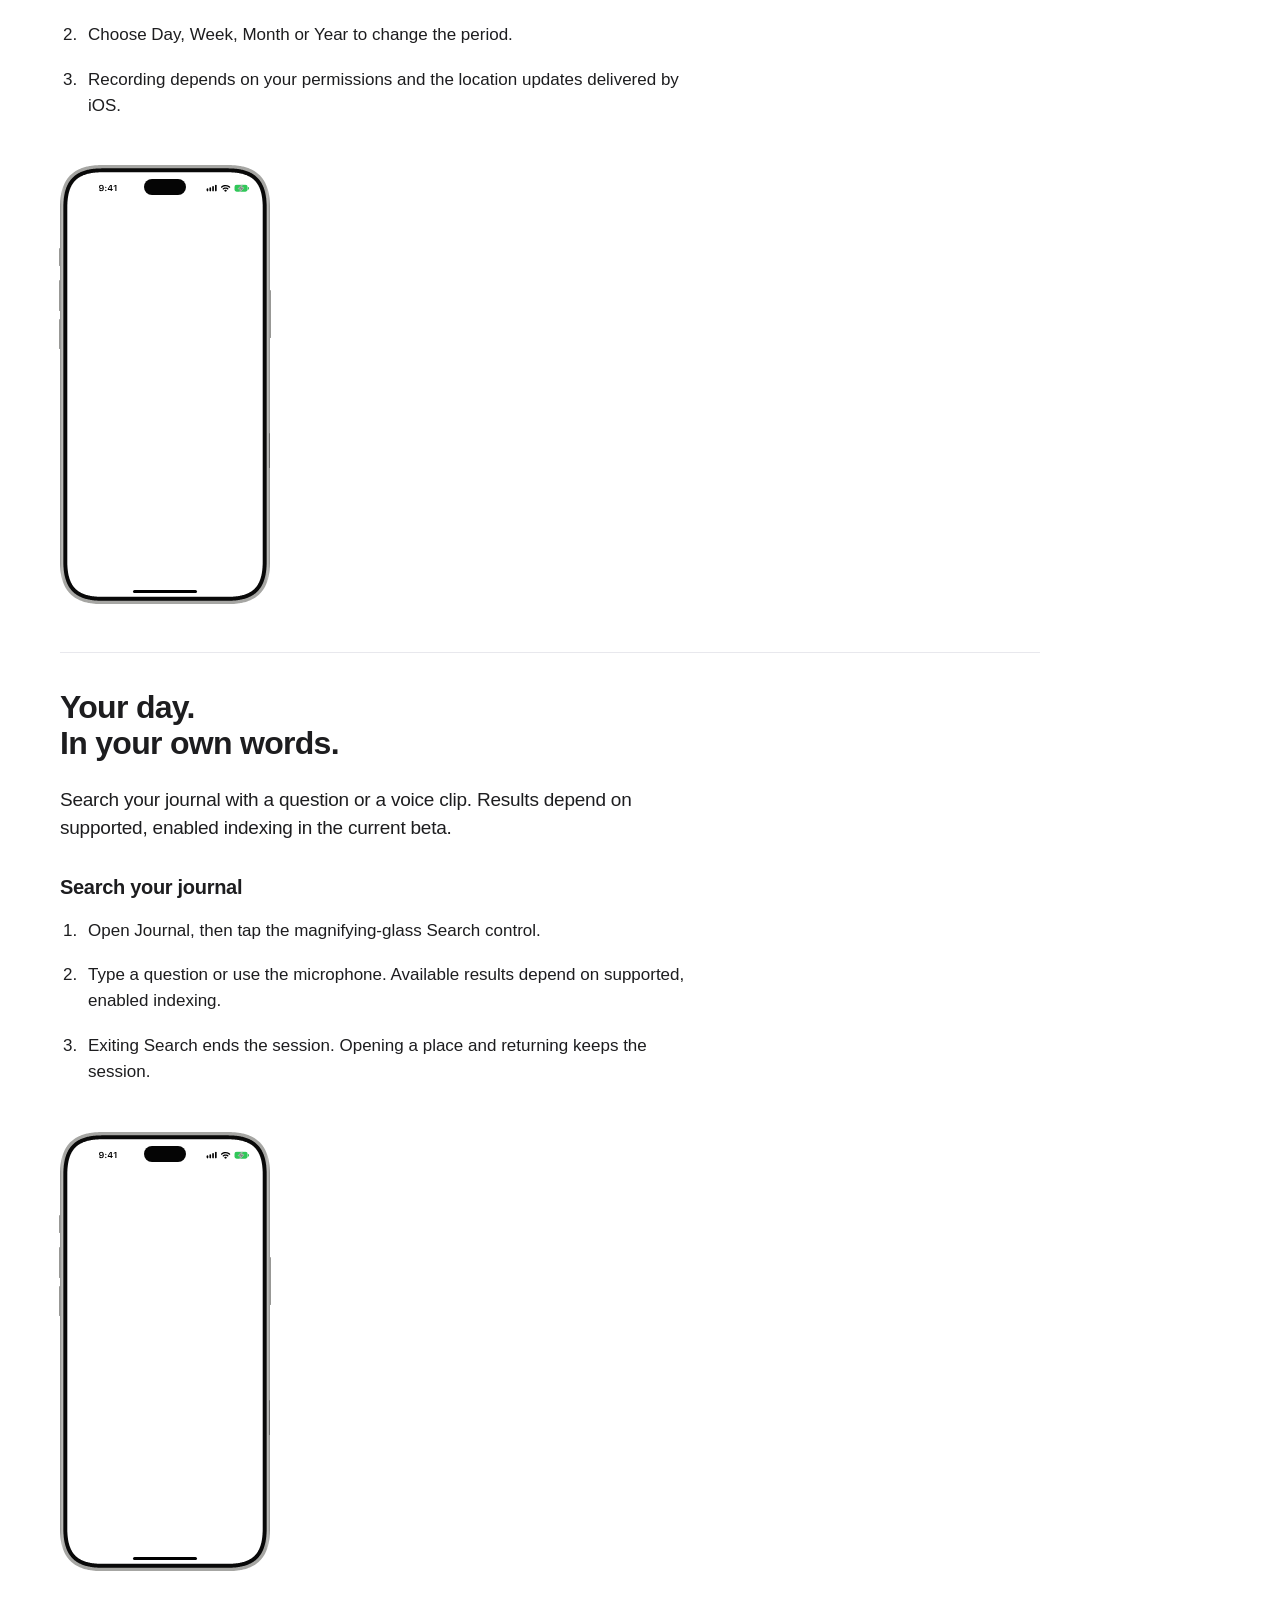
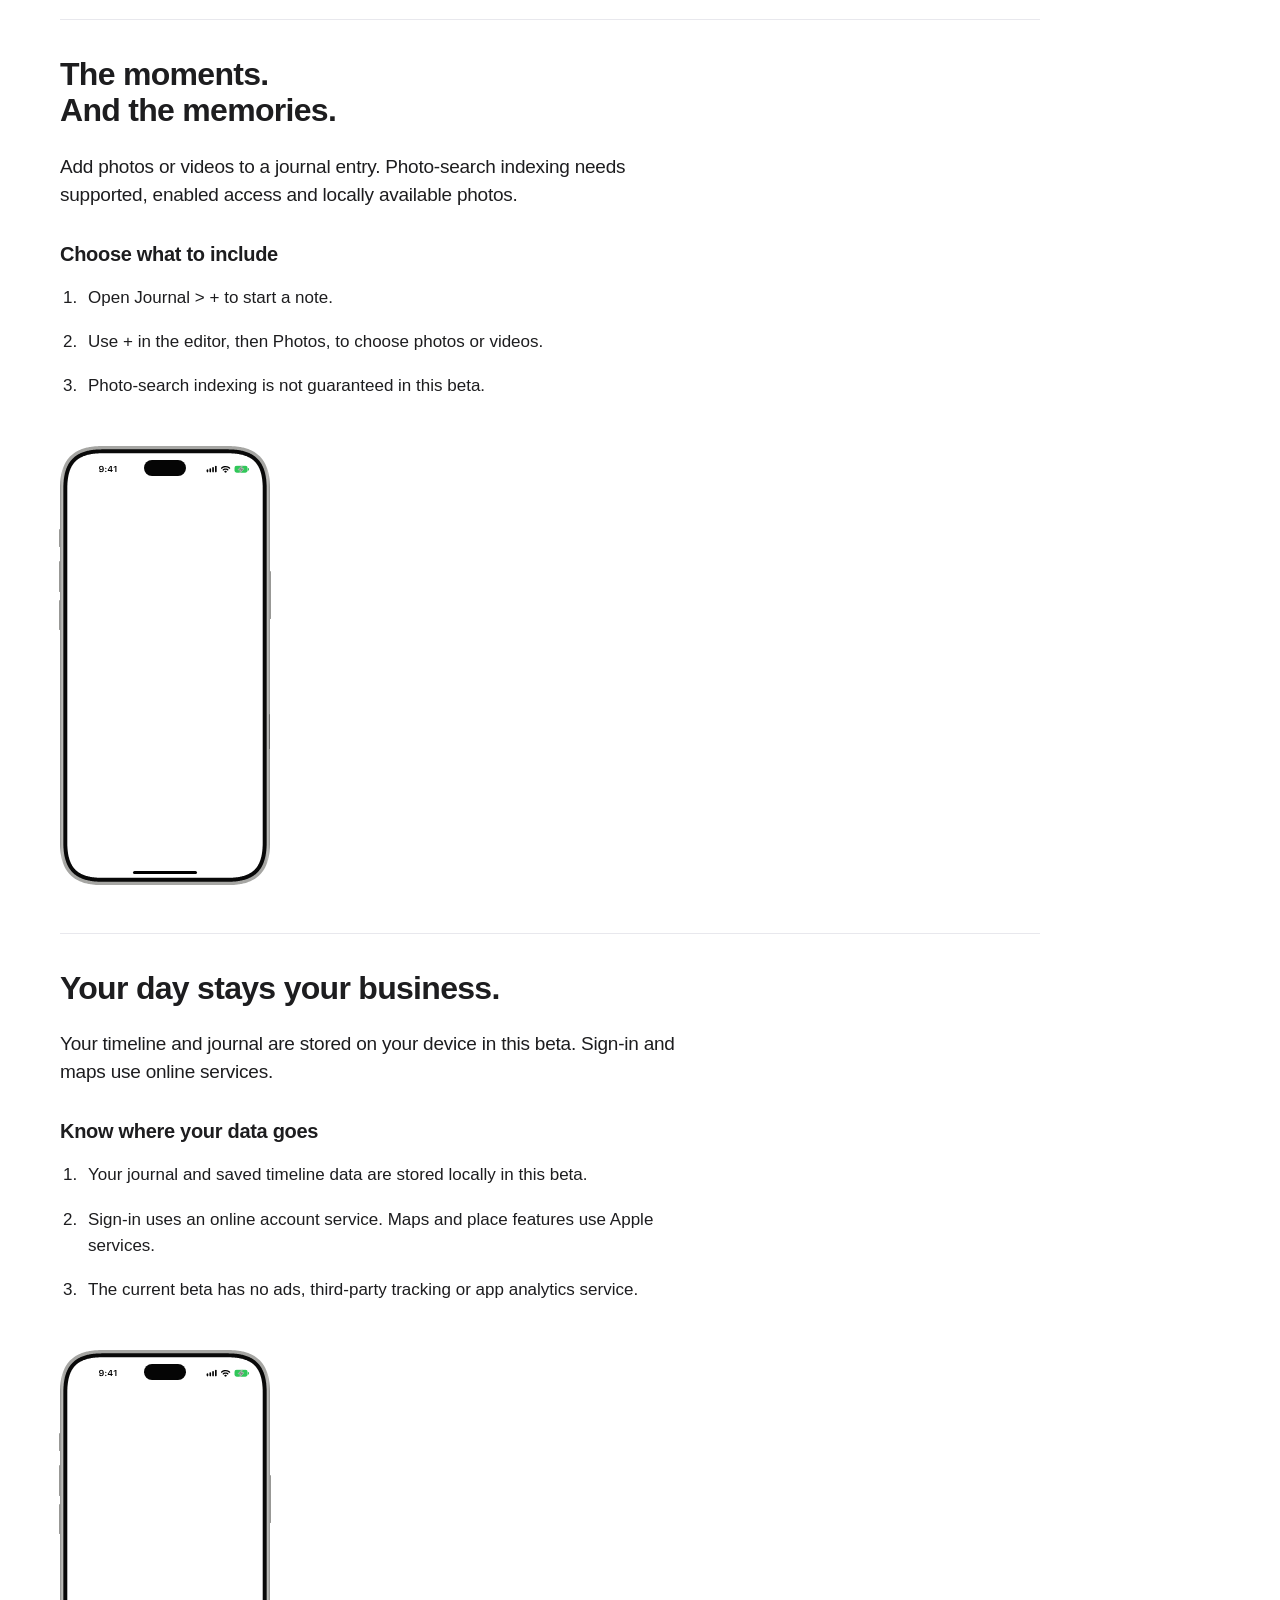
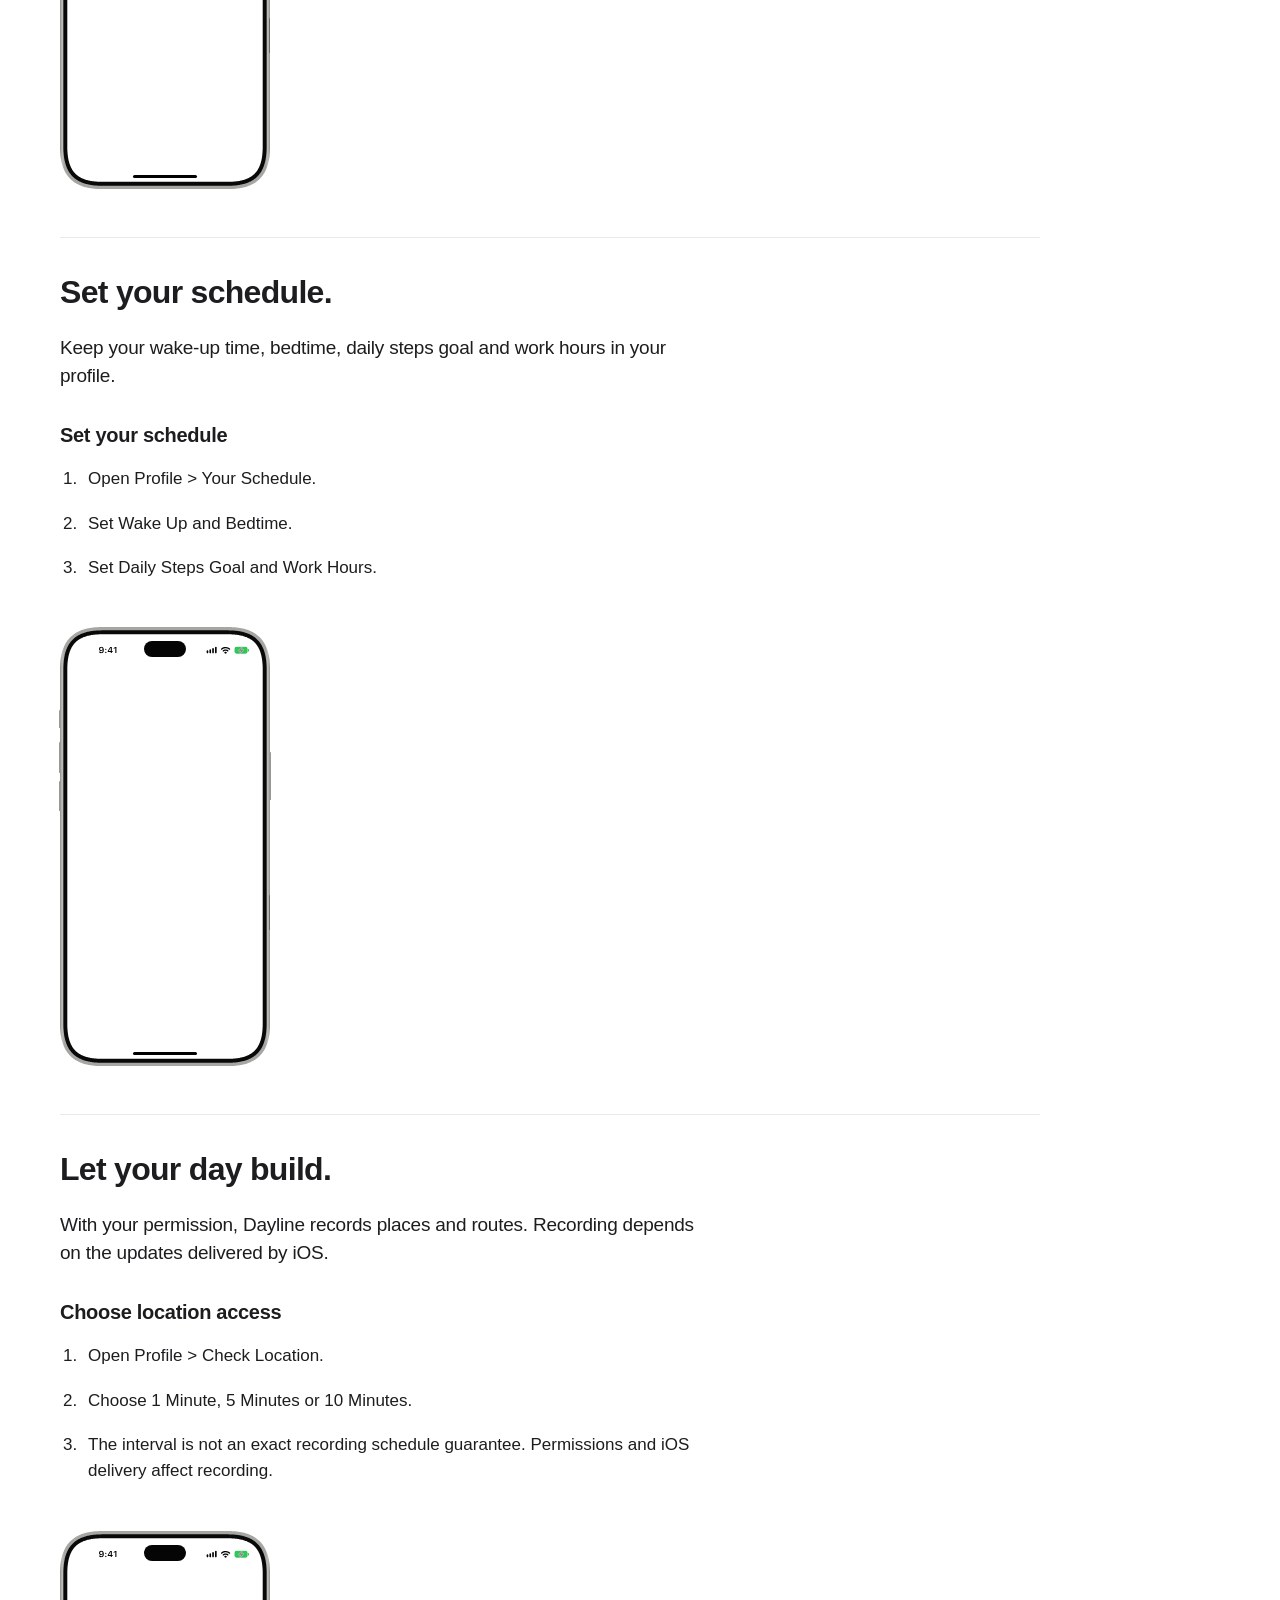
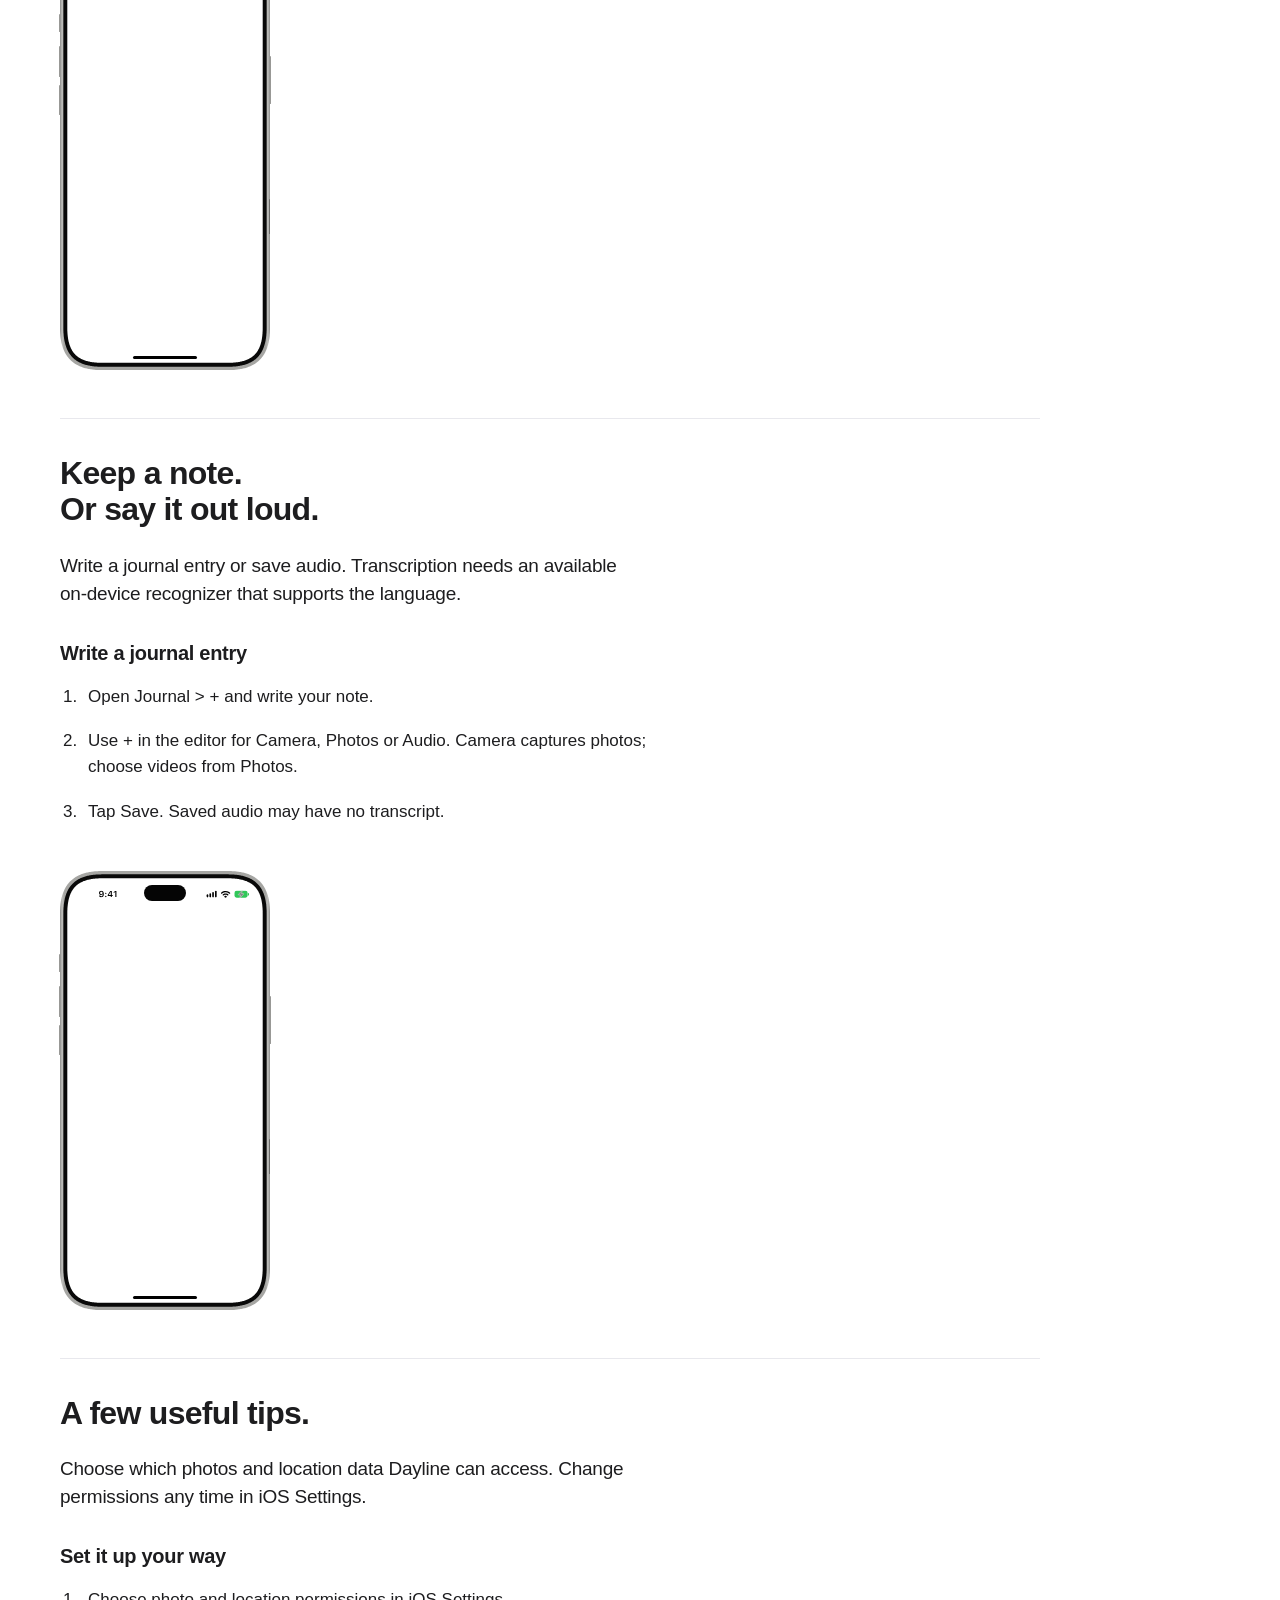
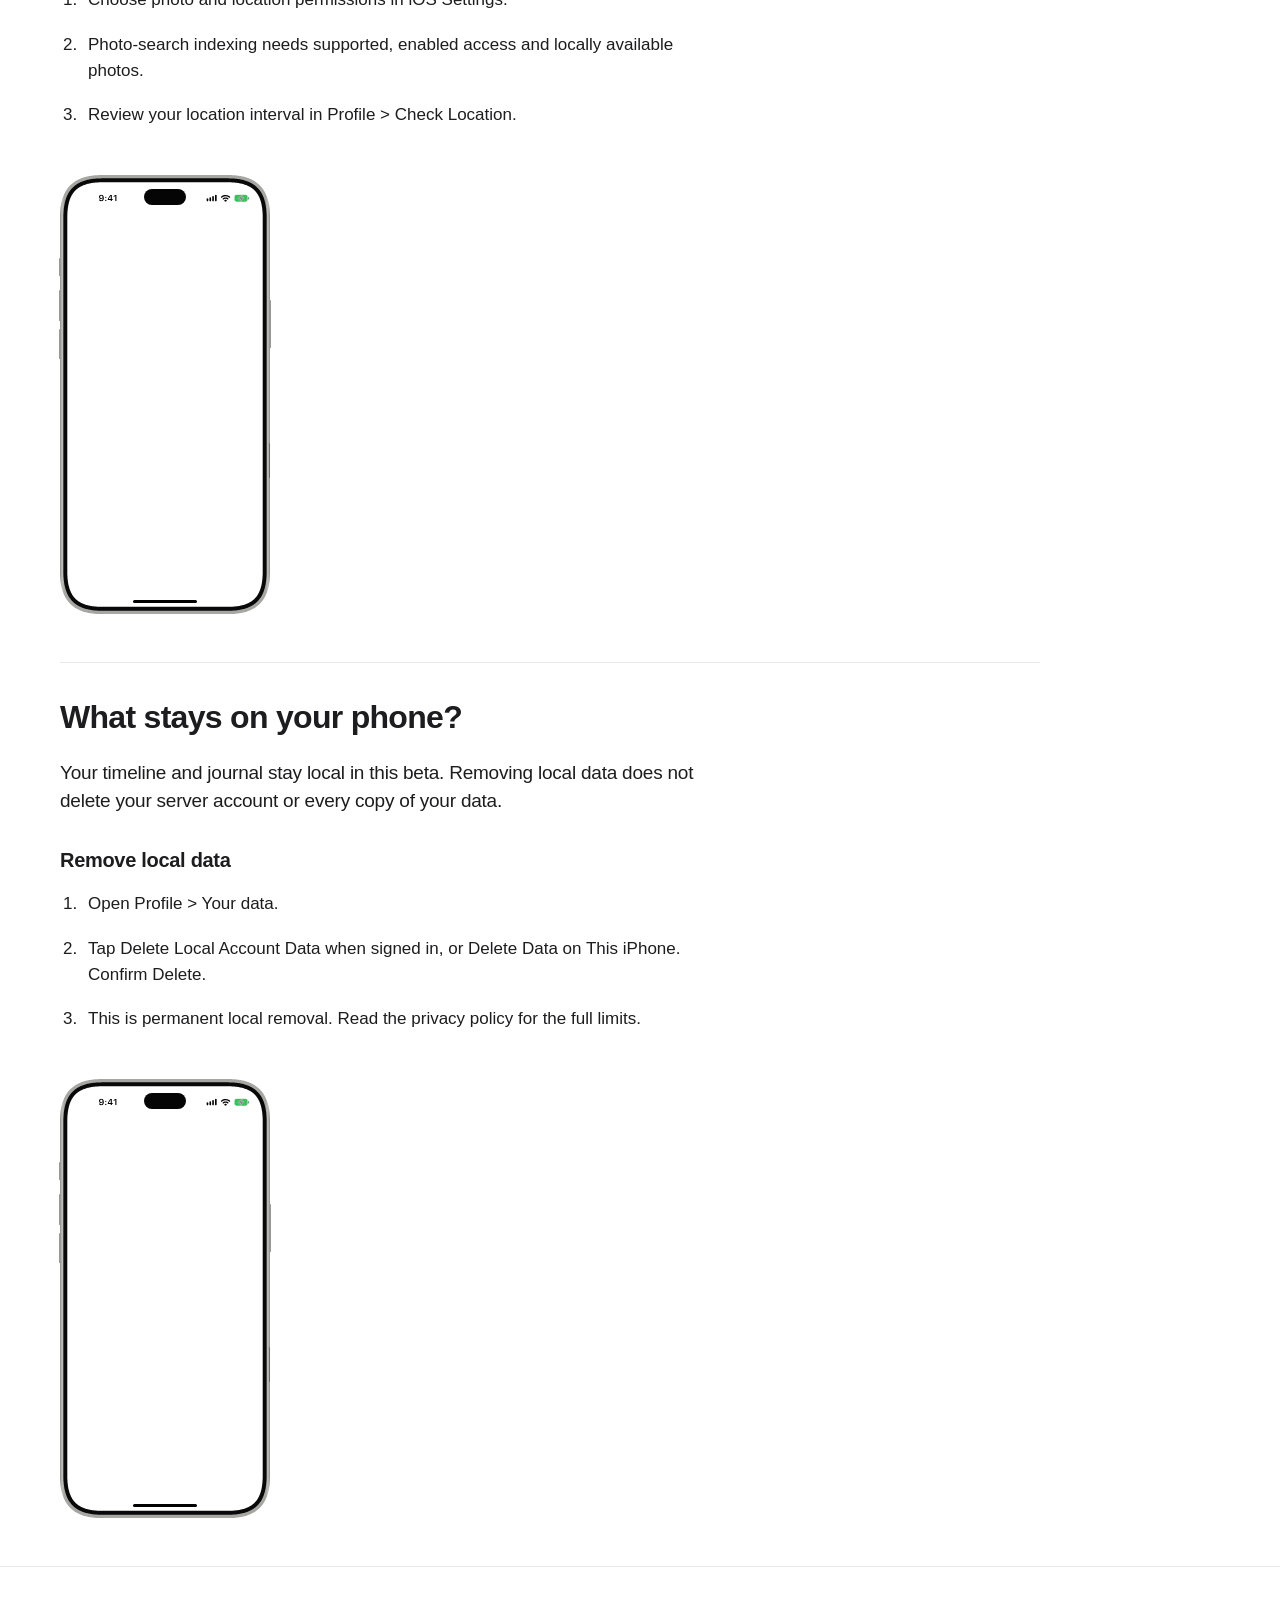
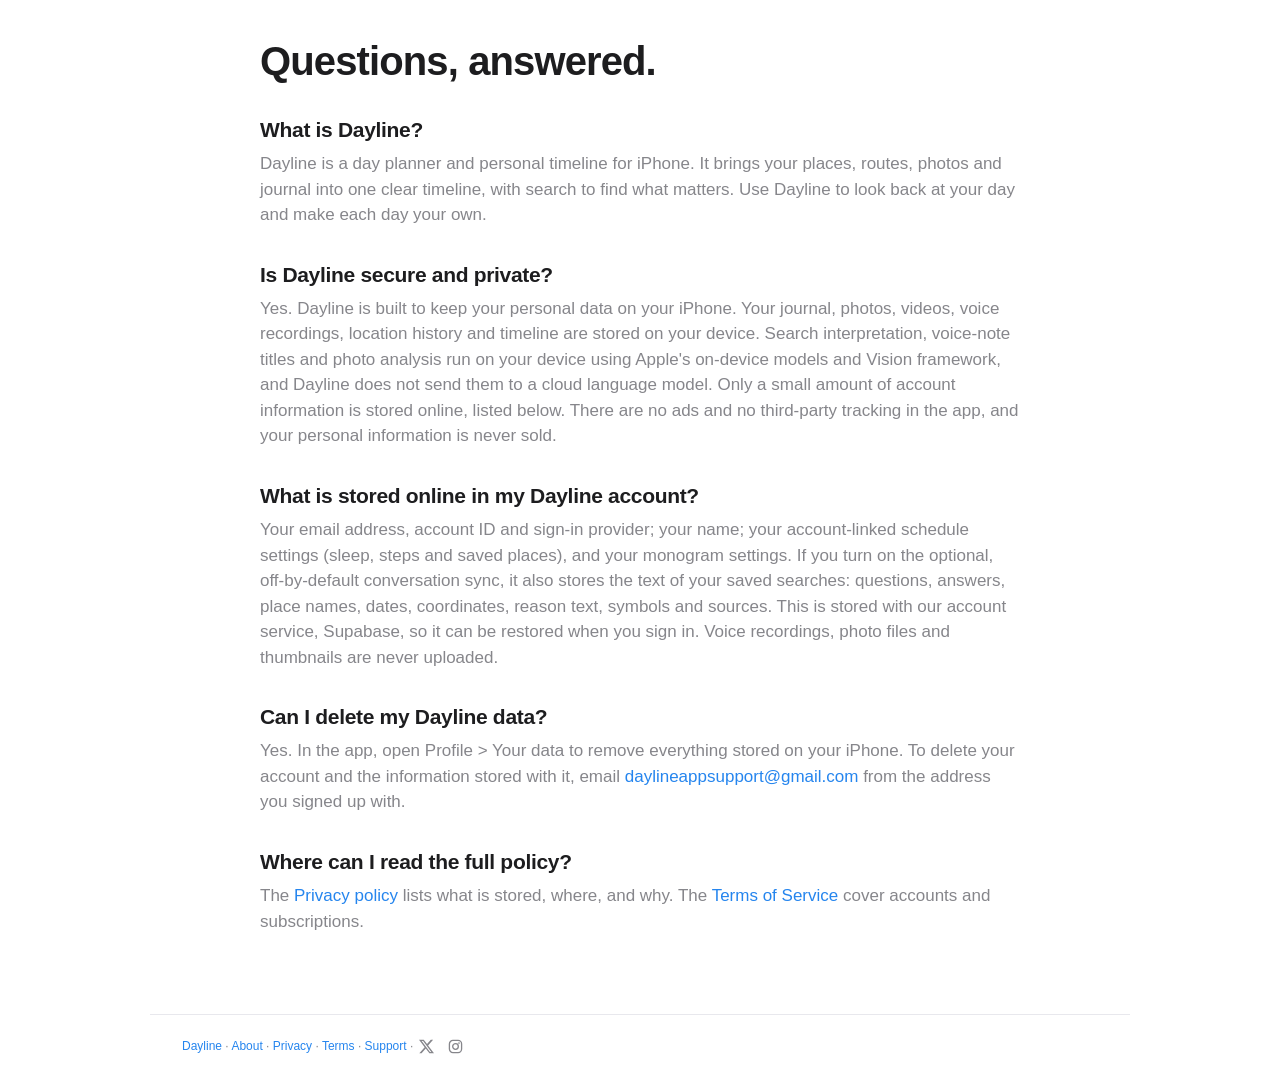
==== commit 8d775bc0: "Update structured data and footer links in index.html" ====
--- a/index.html
+++ b/index.html
@@ -243,8 +243,8 @@
 <meta name="robots" content="index,follow,max-image-preview:large,max-snippet:-1">
 <meta name="apple-mobile-web-app-title" content="Dayline">
 
-<script type="application/ld+json">{"@context": "https://schema.org", "@type": "Organization", "@id": "https://usedayline.com/#organization", "name": "Dayline", "url": "https://usedayline.com/", "logo": "https://usedayline.com/icon-512.png", "email": "daylineappsupport@gmail.com", "sameAs": ["https://x.com/appdayline"], "contactPoint": {"@type": "ContactPoint", "contactType": "customer support", "email": "daylineappsupport@gmail.com", "availableLanguage": "English"}}</script>
-<script type="application/ld+json">{"@context": "https://schema.org", "@type": "SoftwareApplication", "name": "Dayline", "url": "https://usedayline.com/", "image": "https://usedayline.com/icon-512.png", "operatingSystem": "iOS", "applicationCategory": "LifestyleApplication", "description": "See your places, routes, photos and journal in one clear timeline. Find what matters with intelligent search, and make each day your own.", "@id": "https://usedayline.com/#app", "publisher": {"@id": "https://usedayline.com/#organization"}, "offers": {"@type": "Offer", "price": "0", "priceCurrency": "USD"}, "sameAs": ["https://x.com/appdayline"]}</script>
+<script type="application/ld+json">{"@context": "https://schema.org", "@type": "Organization", "@id": "https://usedayline.com/#organization", "name": "Dayline", "url": "https://usedayline.com/", "logo": "https://usedayline.com/icon-512.png", "email": "daylineappsupport@gmail.com", "sameAs": ["https://x.com/appdayline", "https://www.instagram.com/appdayline/"], "contactPoint": {"@type": "ContactPoint", "contactType": "customer support", "email": "daylineappsupport@gmail.com", "availableLanguage": "English"}}</script>
+<script type="application/ld+json">{"@context": "https://schema.org", "@type": "SoftwareApplication", "name": "Dayline", "url": "https://usedayline.com/", "image": "https://usedayline.com/icon-512.png", "operatingSystem": "iOS", "applicationCategory": "LifestyleApplication", "description": "See your places, routes, photos and journal in one clear timeline. Find what matters with intelligent search, and make each day your own.", "@id": "https://usedayline.com/#app", "publisher": {"@id": "https://usedayline.com/#organization"}, "offers": {"@type": "Offer", "price": "0", "priceCurrency": "USD"}, "sameAs": ["https://x.com/appdayline", "https://www.instagram.com/appdayline/"]}</script>
 <script type="application/ld+json">{"@context": "https://schema.org", "@type": "WebSite", "name": "Dayline", "url": "https://usedayline.com/", "@id": "https://usedayline.com/#website", "publisher": {"@id": "https://usedayline.com/#organization"}}</script>
 <script type="application/ld+json">{"@context": "https://schema.org", "@type": "FAQPage", "mainEntity": [{"@type": "Question", "name": "What is Dayline?", "acceptedAnswer": {"@type": "Answer", "text": "Dayline is a day planner and personal timeline for iPhone. It brings your places, routes, photos and journal into one clear timeline, with search to find what matters. Use Dayline to look back at your day and make each day your own."}}, {"@type": "Question", "name": "Is Dayline secure and private?", "acceptedAnswer": {"@type": "Answer", "text": "Yes. Dayline is built to keep your personal data on your iPhone. Your journal, photos, videos, voice recordings, location history and timeline are stored on your device. Search interpretation, voice-note titles and photo analysis run on your device using Apple's on-device models and Vision framework, and Dayline does not send them to a cloud language model. Only a small amount of account information is stored online, listed below. There are no ads and no third-party tracking in the app, and your personal information is never sold."}}, {"@type": "Question", "name": "What is stored online in my Dayline account?", "acceptedAnswer": {"@type": "Answer", "text": "Your email address, account ID and sign-in provider; your name; your account-linked schedule settings (sleep, steps and saved places), and your monogram settings. If you turn on the optional, off-by-default conversation sync, it also stores the text of your saved searches: questions, answers, place names, dates, coordinates, reason text, symbols and sources. This is stored with our account service, Supabase, so it can be restored when you sign in. Voice recordings, photo files and thumbnails are never uploaded."}}, {"@type": "Question", "name": "Can I delete my Dayline data?", "acceptedAnswer": {"@type": "Answer", "text": "Yes. In the app, open Profile > Your data to remove everything stored on your iPhone. To delete your account and the information stored with it, email daylineappsupport@gmail.com from the address you signed up with."}}]}</script>
 <style>html.return-home body{animation:none!important;opacity:1!important;transform:none!important}</style><style>@media(prefers-reduced-motion:no-preference){.rendered-line.body-enter{opacity:0!important;transform:translate3d(0,24px,0)!important;transition:opacity var(--copy-enter-ms,650ms) cubic-bezier(.25,.1,.25,1),transform var(--copy-enter-ms,650ms) cubic-bezier(.25,.1,.25,1)!important}.rendered-line.body-enter.body-entered{opacity:1!important;transform:translate3d(0,0,0)!important}}</style><style>.dl-plus::after{content:"";content:"" / " Plus";display:inline-block;width:.66em;height:.66em;margin-left:.13em;vertical-align:-.03em;background:currentColor;-webkit-mask:url("data:image/svg+xml,%3Csvg xmlns='http://www.w3.org/2000/svg' viewBox='0 0 100 100'%3E%3Cpath d='M42 8h16v34h34v16H58v34H42V58H8V42h34z'/%3E%3C/svg%3E") center/contain no-repeat;mask:url("data:image/svg+xml,%3Csvg xmlns='http://www.w3.org/2000/svg' viewBox='0 0 100 100'%3E%3Cpath d='M42 8h16v34h34v16H58v34H42V58H8V42h34z'/%3E%3C/svg%3E") center/contain no-repeat}</style>
@@ -287,7 +287,7 @@
 <section class="feature" aria-labelledby="choice-title"><div class="feature-block"><div class="feature-media" role="img" aria-label="Blank iPhone preview, app screenshot pending"><i class="phone-button phone-action"></i><i class="phone-button phone-volume-up"></i><i class="phone-button phone-volume-down"></i><i class="phone-button phone-power"></i><i class="phone-button phone-camera"></i><div class="phone-screen"><svg class="phone-time" viewBox="0 0 116.85809 44" aria-hidden="true"><use href="#status-time" width="116.85809" height="44"/></svg><div class="phone-island"></div><svg class="phone-status" viewBox="0 0 156 30" aria-hidden="true"><use href="#status-cellular" x="0" y="0" width="41" height="28"/><use href="#status-wifi" x="53" y="0" width="37" height="30"/><use href="#status-battery" x="102" y="0" width="55" height="29"/></svg><div class="phone-home"></div></div></div><div class="feature-copy"><h2 id="choice-title">What stays on your phone?</h2><p>Your timeline and journal stay local in this beta. Removing local data does not delete your server account or every copy of your data.</p><h3>Remove local data</h3><ol><li>Open Profile &gt; Your data.</li><li>Tap Delete Local Account Data when signed in, or Delete Data on This iPhone. Confirm Delete.</li><li>This is permanent local removal. Read the privacy policy for the full limits.</li></ol></div></div></section>
 <style>.faq{border-top:1px solid var(--line);padding:72px 28px 80px}.faq-inner{max-width:760px;margin:0 auto}.faq h2{font-size:40px;line-height:1.1;letter-spacing:-.022em;margin:0 0 28px}.faq h3{font-size:21px;line-height:1.25;letter-spacing:-.015em;margin:34px 0 8px}.faq p{font-size:17px;line-height:1.5;color:var(--secondary);margin:0}.faq a{color:var(--accent)}@media(max-width:700px){.faq h2{font-size:32px}.faq{padding:52px 22px 60px}}</style>
 <section class="faq" id="faq" aria-labelledby="faq-title"><div class="faq-inner"><h2 id="faq-title">Questions, answered.</h2><h3>What is Dayline?</h3><p>Dayline is a day planner and personal timeline for iPhone. It brings your places, routes, photos and journal into one clear timeline, with search to find what matters. Use Dayline to look back at your day and make each day your own.</p><h3>Is Dayline secure and private?</h3><p>Yes. Dayline is built to keep your personal data on your iPhone. Your journal, photos, videos, voice recordings, location history and timeline are stored on your device. Search interpretation, voice-note titles and photo analysis run on your device using Apple's on-device models and Vision framework, and Dayline does not send them to a cloud language model. Only a small amount of account information is stored online, listed below. There are no ads and no third-party tracking in the app, and your personal information is never sold.</p><h3>What is stored online in my Dayline account?</h3><p>Your email address, account ID and sign-in provider; your name; your account-linked schedule settings (sleep, steps and saved places), and your monogram settings. If you turn on the optional, off-by-default conversation sync, it also stores the text of your saved searches: questions, answers, place names, dates, coordinates, reason text, symbols and sources. This is stored with our account service, Supabase, so it can be restored when you sign in. Voice recordings, photo files and thumbnails are never uploaded.</p><h3>Can I delete my Dayline data?</h3><p>Yes. In the app, open Profile &gt; Your data to remove everything stored on your iPhone. To delete your account and the information stored with it, email <a href="mailto:daylineappsupport@gmail.com">daylineappsupport@gmail.com</a> from the address you signed up with.</p><h3>Where can I read the full policy?</h3><p>The <a href="/privacy">Privacy policy</a> lists what is stored, where, and why. The <a href="/terms">Terms of Service</a> cover accounts and subscriptions.</p></div></section>
-<footer><a href="#top">Dayline</a><span> &middot; <a href="/about">About</a> &middot; <a href="/privacy">Privacy</a> &middot; <a href="/terms">Terms</a> &middot; <a href="mailto:daylineappsupport@gmail.com">Support</a> &middot; <span class="soc"><a href="https://x.com/appdayline" rel="me noopener" aria-label="Dayline on X"><svg viewBox="0 0 24 24" aria-hidden="true"><path d="M18.901 1.153h3.68l-8.04 9.19L24 22.846h-7.406l-5.8-7.584-6.638 7.584H.474l8.6-9.83L0 1.154h7.594l5.243 6.932ZM17.61 20.644h2.039L6.486 3.24H4.298Z"/></svg></a></span></span></footer>
+<footer><a href="#top">Dayline</a><span> &middot; <a href="/about">About</a> &middot; <a href="/privacy">Privacy</a> &middot; <a href="/terms">Terms</a> &middot; <a href="mailto:daylineappsupport@gmail.com">Support</a> &middot; <span class="soc"><a href="https://x.com/appdayline" rel="me noopener" aria-label="Dayline on X"><svg viewBox="0 0 24 24" aria-hidden="true"><path d="M18.901 1.153h3.68l-8.04 9.19L24 22.846h-7.406l-5.8-7.584-6.638 7.584H.474l8.6-9.83L0 1.154h7.594l5.243 6.932ZM17.61 20.644h2.039L6.486 3.24H4.298Z"/></svg></a><a href="https://www.instagram.com/appdayline/" rel="me noopener" aria-label="Dayline on Instagram"><svg viewBox="0 0 24 24" aria-hidden="true"><rect x="2.25" y="2.25" width="19.5" height="19.5" rx="5.6" fill="none" stroke="currentColor" stroke-width="2.1"/><circle cx="12" cy="12" r="4.5" fill="none" stroke="currentColor" stroke-width="2.1"/><circle cx="17.6" cy="6.4" r="1.35"/></svg></a></span></span></footer>
 <script>
 
 // Passive scroll sampling: no layout reads, wheel/touch handlers or scroll cancellation.
